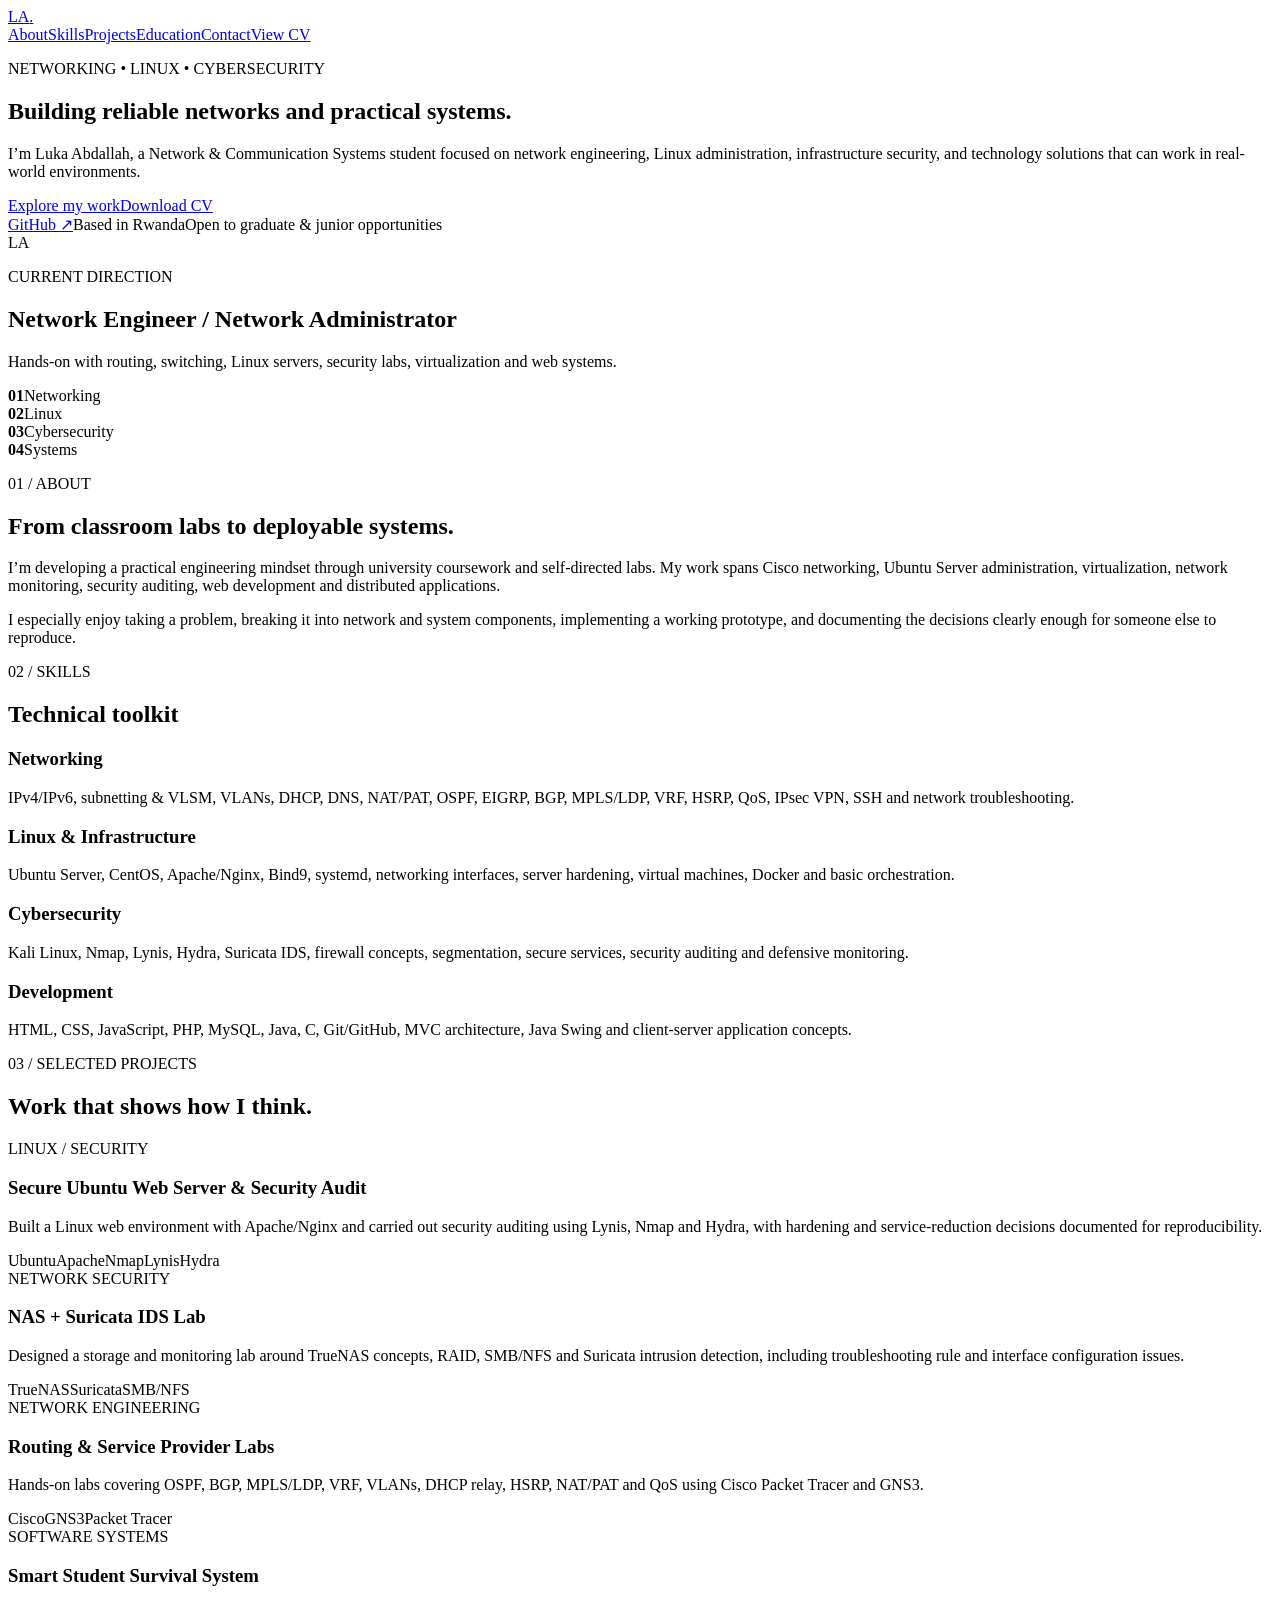
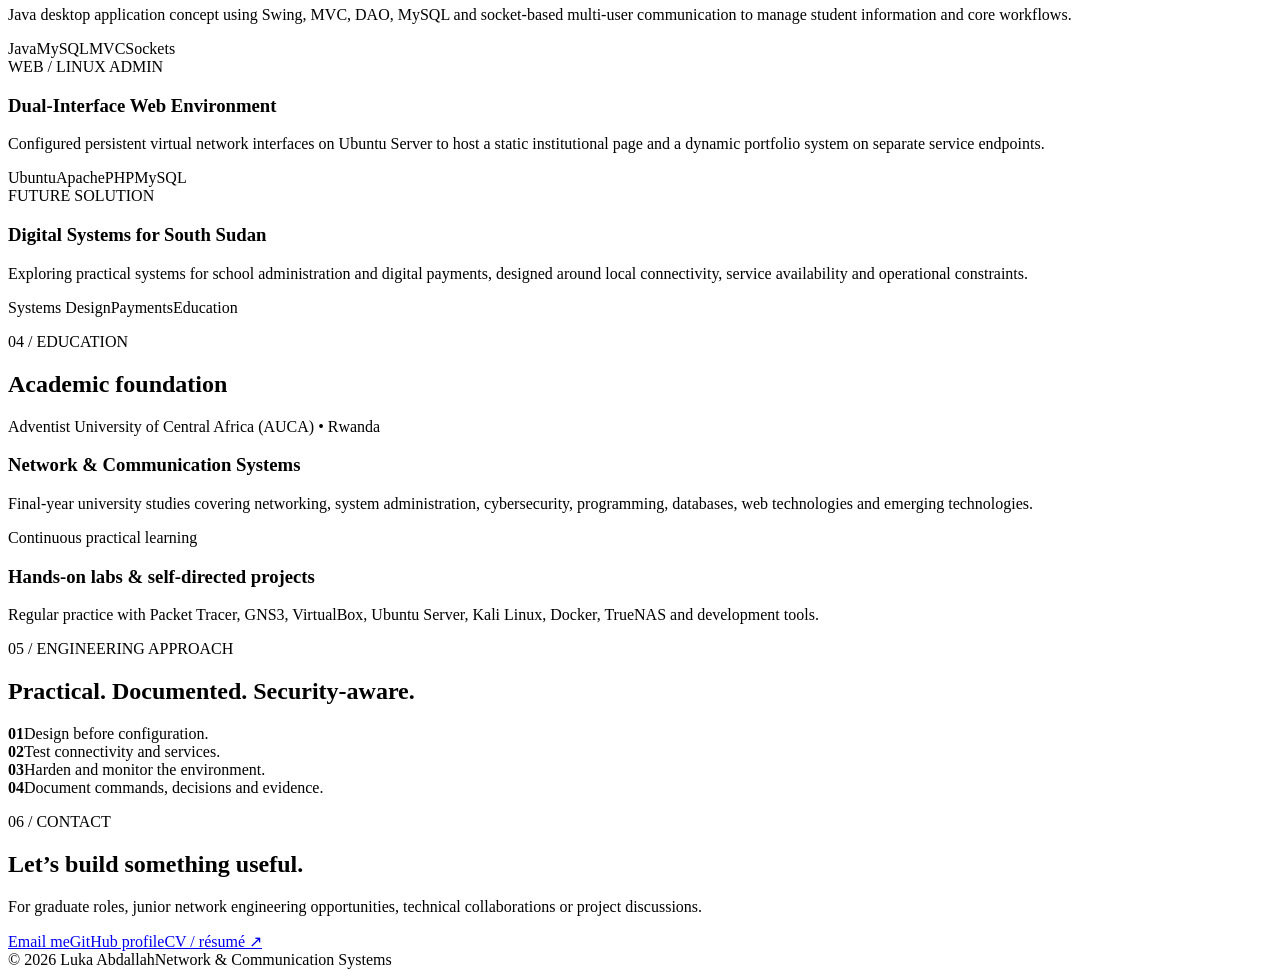
==== index.html @ 1857d27e "Build personal portfolio homepage" ====
<!doctype html>
<html lang="en">
<head>
  <meta charset="utf-8">
  <meta name="viewport" content="width=device-width, initial-scale=1">
  <meta name="description" content="Luka Abdallah - Network & Communication Systems student and aspiring Network Engineer. Portfolio of networking, Linux administration, cybersecurity and software projects.">
  <title>Luka Abdallah | Network Engineer Portfolio</title>
  <link rel="preconnect" href="https://fonts.googleapis.com">
  <link rel="preconnect" href="https://fonts.gstatic.com" crossorigin>
  <link href="https://fonts.googleapis.com/css2?family=DM+Sans:wght@400;500;600;700&family=Space+Grotesk:wght@500;600;700&display=swap" rel="stylesheet">
  <link rel="stylesheet" href="style.css">
</head>
<body>
  <header class="site-header"><nav class="nav container"><a class="brand" href="#home">LA<span>.</span></a><div class="nav-links"><a href="#about">About</a><a href="#skills">Skills</a><a href="#projects">Projects</a><a href="#education">Education</a><a href="#contact">Contact</a><a class="nav-btn" href="cv.pdf" target="_blank" rel="noopener">View CV</a></div></nav></header>
  <main>
    <section id="home" class="hero container"><div class="hero-copy"><p class="eyebrow">NETWORKING • LINUX • CYBERSECURITY</p><h1>Building reliable networks and practical systems.</h1><p class="lead">I’m Luka Abdallah, a Network & Communication Systems student focused on network engineering, Linux administration, infrastructure security, and technology solutions that can work in real-world environments.</p><div class="hero-actions"><a class="btn primary" href="#projects">Explore my work</a><a class="btn secondary" href="cv.pdf" target="_blank" rel="noopener">Download CV</a></div><div class="quick-links"><a href="https://github.com/lukaabdallah578-art" target="_blank" rel="noopener">GitHub ↗</a><span>Based in Rwanda</span><span>Open to graduate & junior opportunities</span></div></div><div class="hero-card"><div class="avatar">LA</div><div><p class="card-label">CURRENT DIRECTION</p><h2>Network Engineer / Network Administrator</h2><p>Hands-on with routing, switching, Linux servers, security labs, virtualization and web systems.</p></div><div class="stat-grid"><div><strong>01</strong><span>Networking</span></div><div><strong>02</strong><span>Linux</span></div><div><strong>03</strong><span>Cybersecurity</span></div><div><strong>04</strong><span>Systems</span></div></div></div></section>
    <section id="about" class="section container split"><div><p class="section-kicker">01 / ABOUT</p><h2>From classroom labs to deployable systems.</h2></div><div><p>I’m developing a practical engineering mindset through university coursework and self-directed labs. My work spans Cisco networking, Ubuntu Server administration, virtualization, network monitoring, security auditing, web development and distributed applications.</p><p>I especially enjoy taking a problem, breaking it into network and system components, implementing a working prototype, and documenting the decisions clearly enough for someone else to reproduce.</p></div></section>
    <section id="skills" class="section alt"><div class="container"><p class="section-kicker">02 / SKILLS</p><h2>Technical toolkit</h2><div class="skill-grid"><article><h3>Networking</h3><p>IPv4/IPv6, subnetting & VLSM, VLANs, DHCP, DNS, NAT/PAT, OSPF, EIGRP, BGP, MPLS/LDP, VRF, HSRP, QoS, IPsec VPN, SSH and network troubleshooting.</p></article><article><h3>Linux & Infrastructure</h3><p>Ubuntu Server, CentOS, Apache/Nginx, Bind9, systemd, networking interfaces, server hardening, virtual machines, Docker and basic orchestration.</p></article><article><h3>Cybersecurity</h3><p>Kali Linux, Nmap, Lynis, Hydra, Suricata IDS, firewall concepts, segmentation, secure services, security auditing and defensive monitoring.</p></article><article><h3>Development</h3><p>HTML, CSS, JavaScript, PHP, MySQL, Java, C, Git/GitHub, MVC architecture, Java Swing and client-server application concepts.</p></article></div></div></section>
    <section id="projects" class="section container"><p class="section-kicker">03 / SELECTED PROJECTS</p><h2>Work that shows how I think.</h2><div class="project-grid"><article class="project-card featured"><span class="project-type">LINUX / SECURITY</span><h3>Secure Ubuntu Web Server & Security Audit</h3><p>Built a Linux web environment with Apache/Nginx and carried out security auditing using Lynis, Nmap and Hydra, with hardening and service-reduction decisions documented for reproducibility.</p><div class="tags"><span>Ubuntu</span><span>Apache</span><span>Nmap</span><span>Lynis</span><span>Hydra</span></div></article><article class="project-card"><span class="project-type">NETWORK SECURITY</span><h3>NAS + Suricata IDS Lab</h3><p>Designed a storage and monitoring lab around TrueNAS concepts, RAID, SMB/NFS and Suricata intrusion detection, including troubleshooting rule and interface configuration issues.</p><div class="tags"><span>TrueNAS</span><span>Suricata</span><span>SMB/NFS</span></div></article><article class="project-card"><span class="project-type">NETWORK ENGINEERING</span><h3>Routing & Service Provider Labs</h3><p>Hands-on labs covering OSPF, BGP, MPLS/LDP, VRF, VLANs, DHCP relay, HSRP, NAT/PAT and QoS using Cisco Packet Tracer and GNS3.</p><div class="tags"><span>Cisco</span><span>GNS3</span><span>Packet Tracer</span></div></article><article class="project-card"><span class="project-type">SOFTWARE SYSTEMS</span><h3>Smart Student Survival System</h3><p>Java desktop application concept using Swing, MVC, DAO, MySQL and socket-based multi-user communication to manage student information and core workflows.</p><div class="tags"><span>Java</span><span>MySQL</span><span>MVC</span><span>Sockets</span></div></article><article class="project-card"><span class="project-type">WEB / LINUX ADMIN</span><h3>Dual-Interface Web Environment</h3><p>Configured persistent virtual network interfaces on Ubuntu Server to host a static institutional page and a dynamic portfolio system on separate service endpoints.</p><div class="tags"><span>Ubuntu</span><span>Apache</span><span>PHP</span><span>MySQL</span></div></article><article class="project-card"><span class="project-type">FUTURE SOLUTION</span><h3>Digital Systems for South Sudan</h3><p>Exploring practical systems for school administration and digital payments, designed around local connectivity, service availability and operational constraints.</p><div class="tags"><span>Systems Design</span><span>Payments</span><span>Education</span></div></article></div></section>
    <section id="education" class="section alt"><div class="container timeline-wrap"><div><p class="section-kicker">04 / EDUCATION</p><h2>Academic foundation</h2></div><div class="timeline"><div class="timeline-item"><span class="timeline-dot"></span><div><p class="muted">Adventist University of Central Africa (AUCA) • Rwanda</p><h3>Network & Communication Systems</h3><p>Final-year university studies covering networking, system administration, cybersecurity, programming, databases, web technologies and emerging technologies.</p></div></div><div class="timeline-item"><span class="timeline-dot"></span><div><p class="muted">Continuous practical learning</p><h3>Hands-on labs & self-directed projects</h3><p>Regular practice with Packet Tracer, GNS3, VirtualBox, Ubuntu Server, Kali Linux, Docker, TrueNAS and development tools.</p></div></div></div></div></section>
    <section class="section container proof"><div><p class="section-kicker">05 / ENGINEERING APPROACH</p><h2>Practical. Documented. Security-aware.</h2></div><div class="proof-list"><div><strong>01</strong><span>Design before configuration.</span></div><div><strong>02</strong><span>Test connectivity and services.</span></div><div><strong>03</strong><span>Harden and monitor the environment.</span></div><div><strong>04</strong><span>Document commands, decisions and evidence.</span></div></div></section>
    <section id="contact" class="contact-section"><div class="container contact-card"><div><p class="section-kicker">06 / CONTACT</p><h2>Let’s build something useful.</h2><p>For graduate roles, junior network engineering opportunities, technical collaborations or project discussions.</p></div><div class="contact-actions"><a class="btn primary" href="mailto:lukaabdallah578@gmail.com">Email me</a><a class="btn secondary" href="https://github.com/lukaabdallah578-art" target="_blank" rel="noopener">GitHub profile</a><a class="text-link" href="cv.pdf">CV / résumé ↗</a></div></div></section>
  </main><footer class="footer"><div class="container"><span>© 2026 Luka Abdallah</span><span>Network & Communication Systems</span></div></footer><script src="script.js"></script>
</body></html>
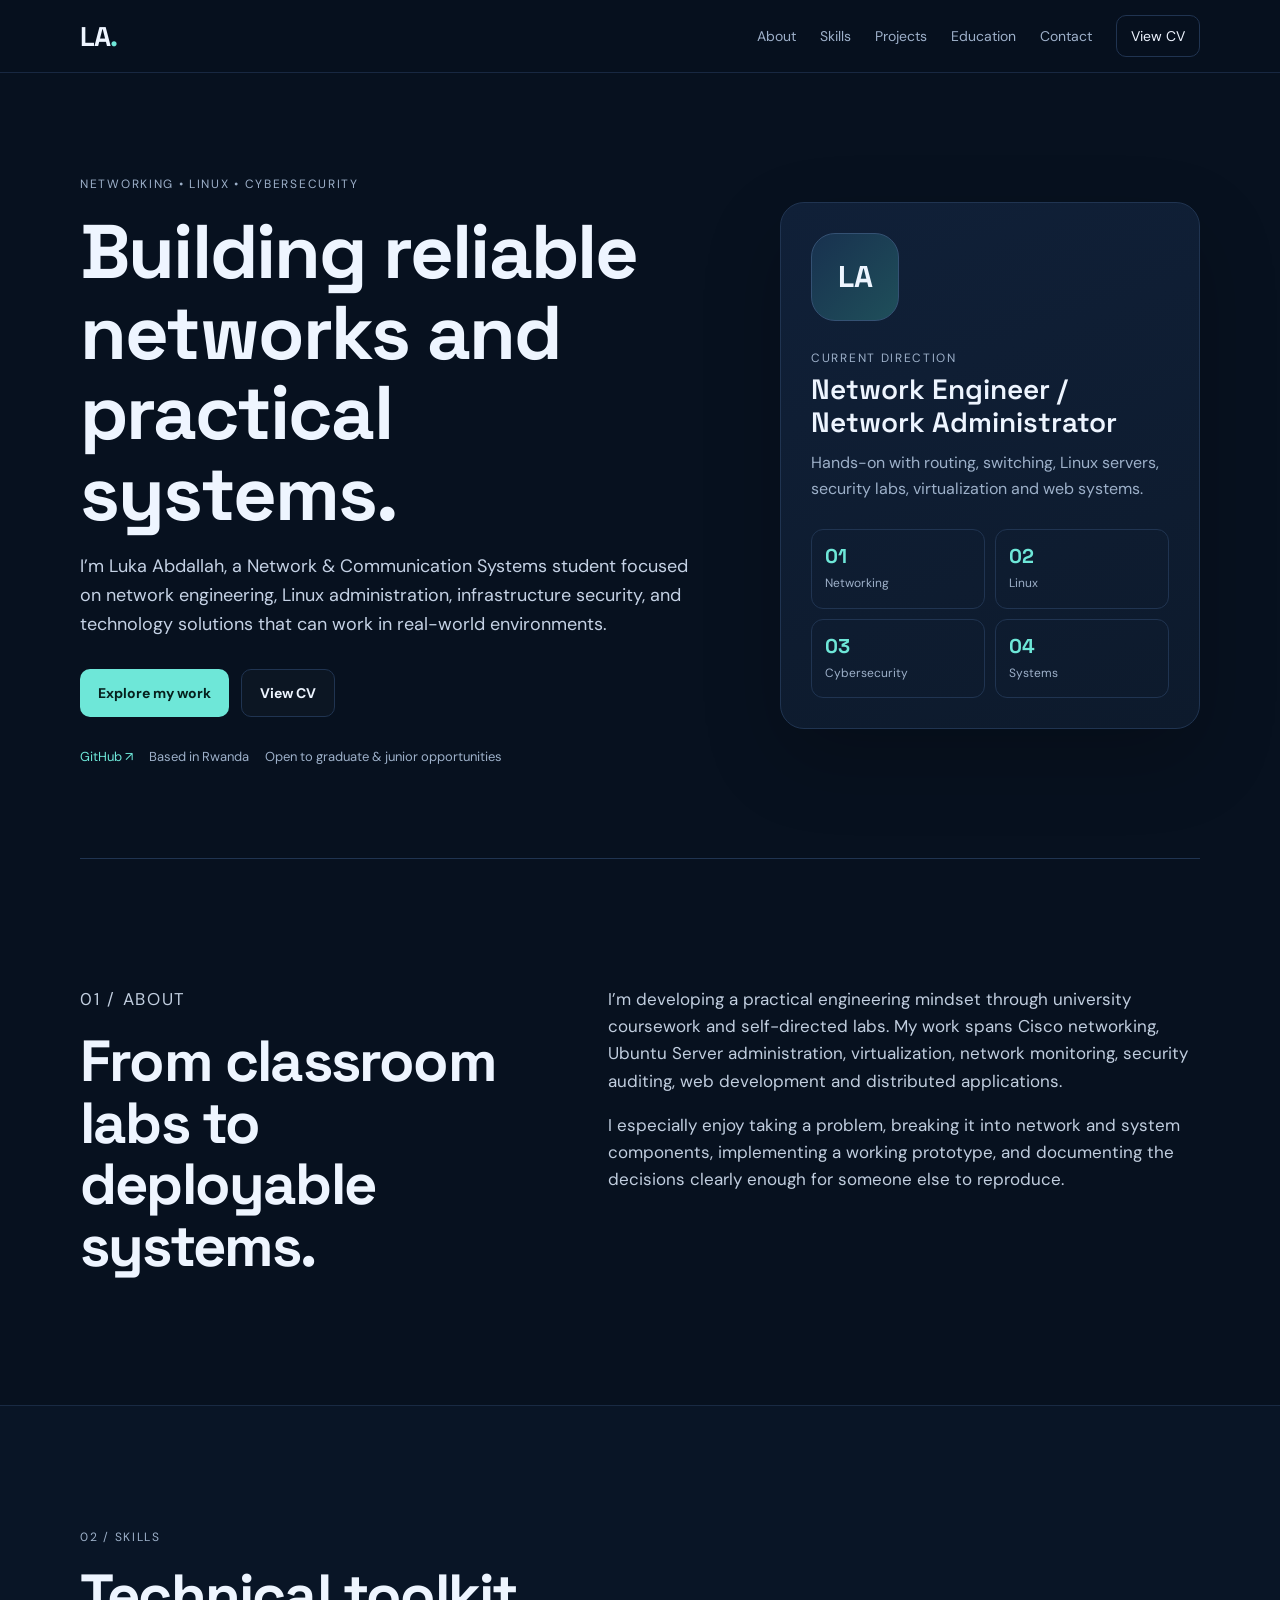
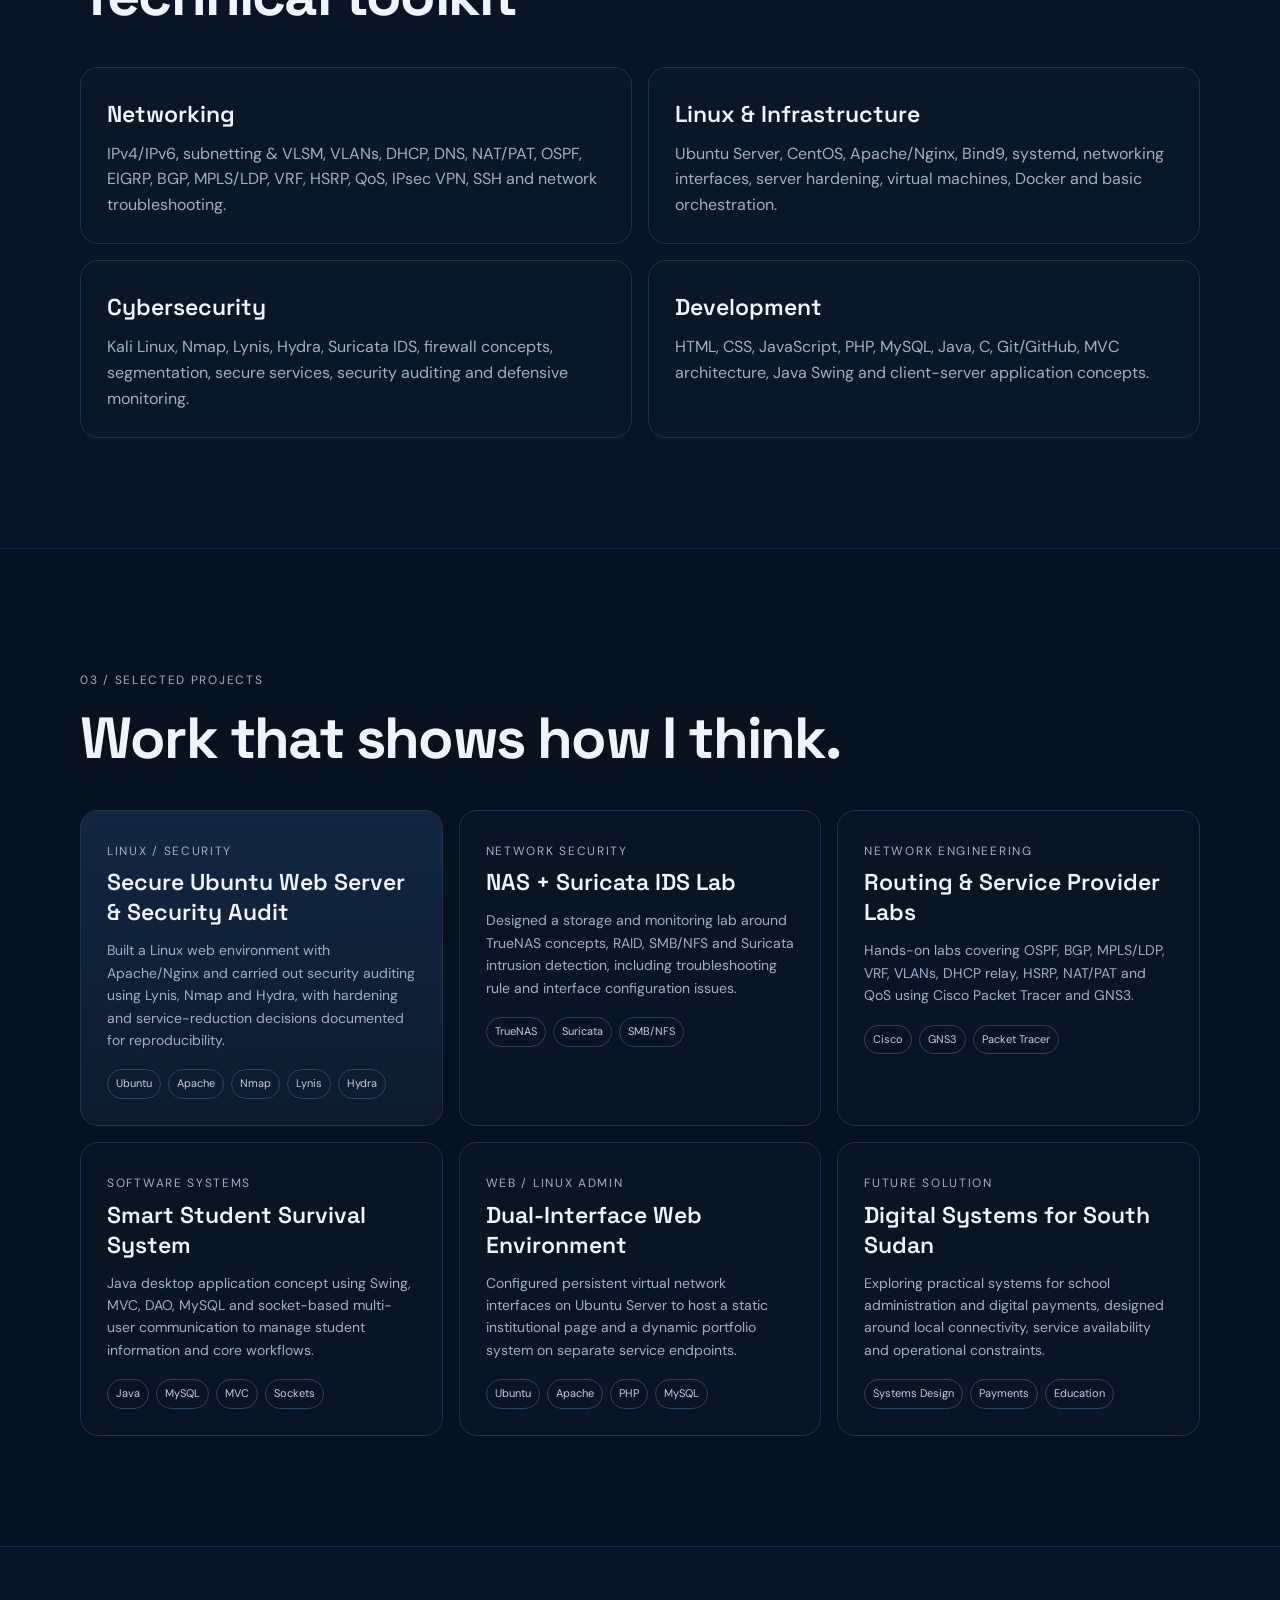
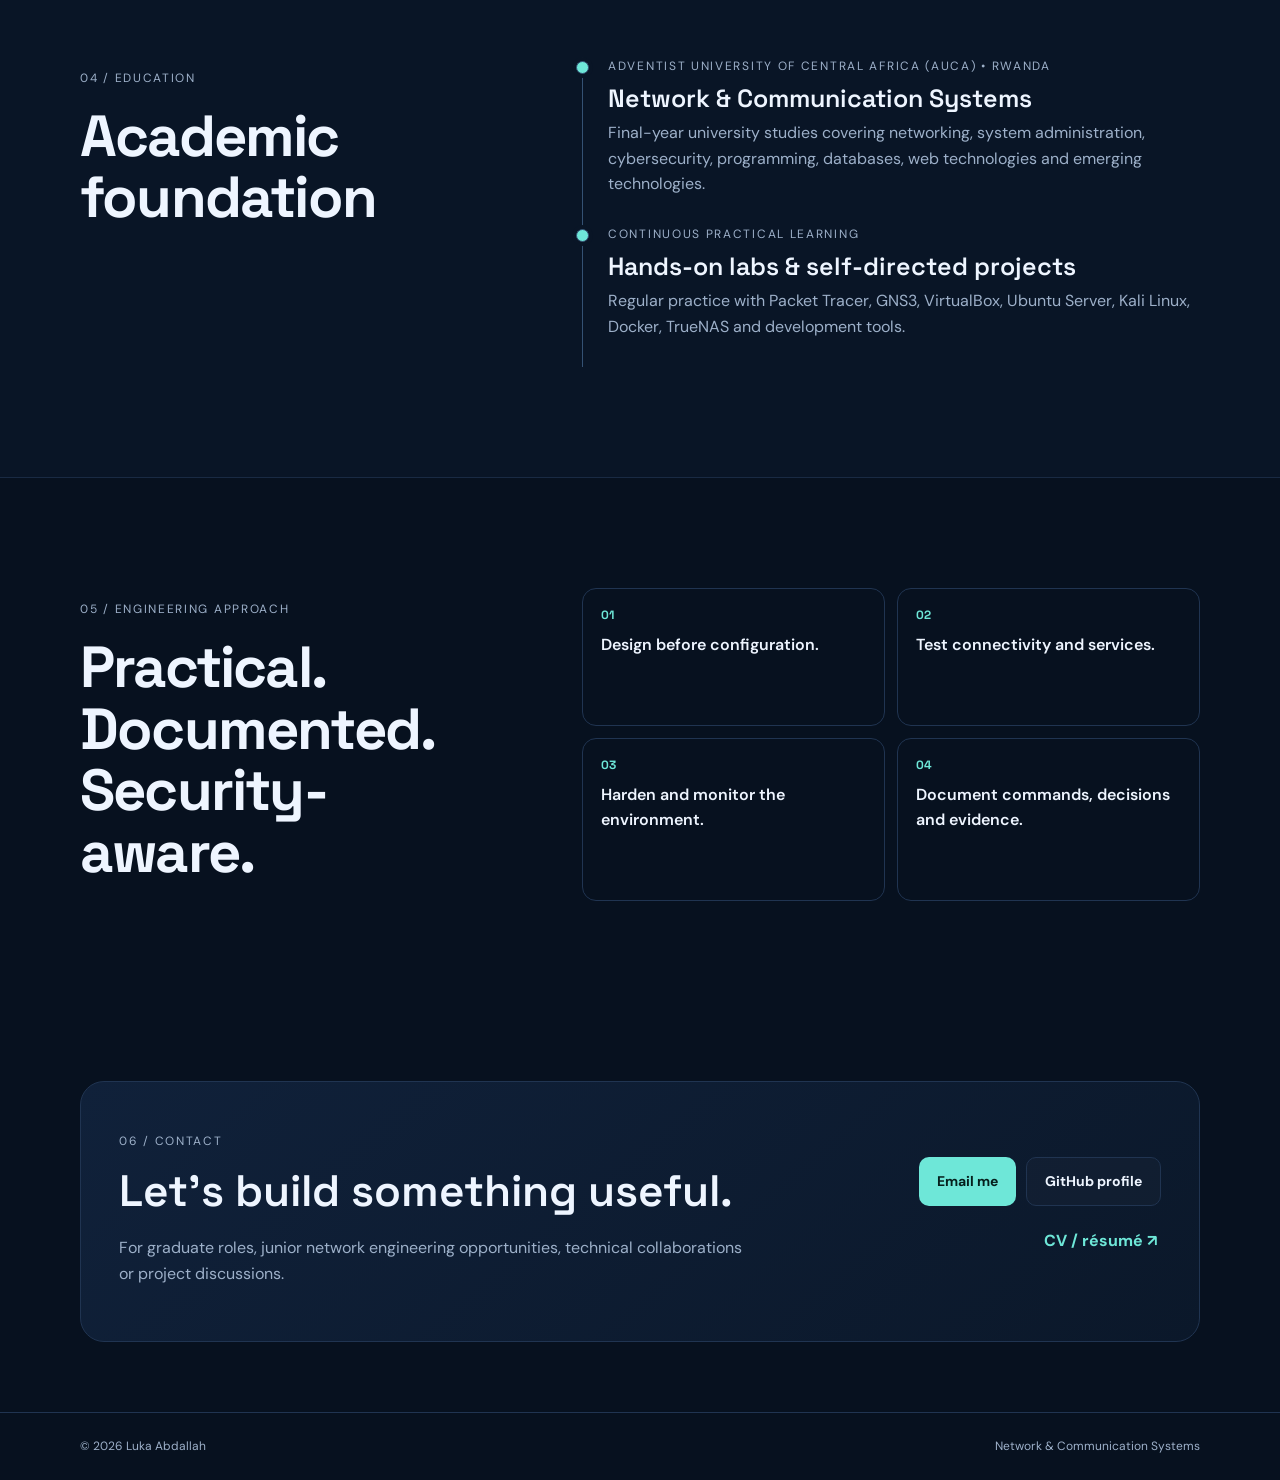
==== commit f0cd0e4e: "Link portfolio to web CV" ====
--- a/index.html
+++ b/index.html
@@ -1,24 +1 @@
-<!doctype html>
-<html lang="en">
-<head>
-  <meta charset="utf-8">
-  <meta name="viewport" content="width=device-width, initial-scale=1">
-  <meta name="description" content="Luka Abdallah - Network & Communication Systems student and aspiring Network Engineer. Portfolio of networking, Linux administration, cybersecurity and software projects.">
-  <title>Luka Abdallah | Network Engineer Portfolio</title>
-  <link rel="preconnect" href="https://fonts.googleapis.com">
-  <link rel="preconnect" href="https://fonts.gstatic.com" crossorigin>
-  <link href="https://fonts.googleapis.com/css2?family=DM+Sans:wght@400;500;600;700&family=Space+Grotesk:wght@500;600;700&display=swap" rel="stylesheet">
-  <link rel="stylesheet" href="style.css">
-</head>
-<body>
-  <header class="site-header"><nav class="nav container"><a class="brand" href="#home">LA<span>.</span></a><div class="nav-links"><a href="#about">About</a><a href="#skills">Skills</a><a href="#projects">Projects</a><a href="#education">Education</a><a href="#contact">Contact</a><a class="nav-btn" href="cv.pdf" target="_blank" rel="noopener">View CV</a></div></nav></header>
-  <main>
-    <section id="home" class="hero container"><div class="hero-copy"><p class="eyebrow">NETWORKING • LINUX • CYBERSECURITY</p><h1>Building reliable networks and practical systems.</h1><p class="lead">I’m Luka Abdallah, a Network & Communication Systems student focused on network engineering, Linux administration, infrastructure security, and technology solutions that can work in real-world environments.</p><div class="hero-actions"><a class="btn primary" href="#projects">Explore my work</a><a class="btn secondary" href="cv.pdf" target="_blank" rel="noopener">Download CV</a></div><div class="quick-links"><a href="https://github.com/lukaabdallah578-art" target="_blank" rel="noopener">GitHub ↗</a><span>Based in Rwanda</span><span>Open to graduate & junior opportunities</span></div></div><div class="hero-card"><div class="avatar">LA</div><div><p class="card-label">CURRENT DIRECTION</p><h2>Network Engineer / Network Administrator</h2><p>Hands-on with routing, switching, Linux servers, security labs, virtualization and web systems.</p></div><div class="stat-grid"><div><strong>01</strong><span>Networking</span></div><div><strong>02</strong><span>Linux</span></div><div><strong>03</strong><span>Cybersecurity</span></div><div><strong>04</strong><span>Systems</span></div></div></div></section>
-    <section id="about" class="section container split"><div><p class="section-kicker">01 / ABOUT</p><h2>From classroom labs to deployable systems.</h2></div><div><p>I’m developing a practical engineering mindset through university coursework and self-directed labs. My work spans Cisco networking, Ubuntu Server administration, virtualization, network monitoring, security auditing, web development and distributed applications.</p><p>I especially enjoy taking a problem, breaking it into network and system components, implementing a working prototype, and documenting the decisions clearly enough for someone else to reproduce.</p></div></section>
-    <section id="skills" class="section alt"><div class="container"><p class="section-kicker">02 / SKILLS</p><h2>Technical toolkit</h2><div class="skill-grid"><article><h3>Networking</h3><p>IPv4/IPv6, subnetting & VLSM, VLANs, DHCP, DNS, NAT/PAT, OSPF, EIGRP, BGP, MPLS/LDP, VRF, HSRP, QoS, IPsec VPN, SSH and network troubleshooting.</p></article><article><h3>Linux & Infrastructure</h3><p>Ubuntu Server, CentOS, Apache/Nginx, Bind9, systemd, networking interfaces, server hardening, virtual machines, Docker and basic orchestration.</p></article><article><h3>Cybersecurity</h3><p>Kali Linux, Nmap, Lynis, Hydra, Suricata IDS, firewall concepts, segmentation, secure services, security auditing and defensive monitoring.</p></article><article><h3>Development</h3><p>HTML, CSS, JavaScript, PHP, MySQL, Java, C, Git/GitHub, MVC architecture, Java Swing and client-server application concepts.</p></article></div></div></section>
-    <section id="projects" class="section container"><p class="section-kicker">03 / SELECTED PROJECTS</p><h2>Work that shows how I think.</h2><div class="project-grid"><article class="project-card featured"><span class="project-type">LINUX / SECURITY</span><h3>Secure Ubuntu Web Server & Security Audit</h3><p>Built a Linux web environment with Apache/Nginx and carried out security auditing using Lynis, Nmap and Hydra, with hardening and service-reduction decisions documented for reproducibility.</p><div class="tags"><span>Ubuntu</span><span>Apache</span><span>Nmap</span><span>Lynis</span><span>Hydra</span></div></article><article class="project-card"><span class="project-type">NETWORK SECURITY</span><h3>NAS + Suricata IDS Lab</h3><p>Designed a storage and monitoring lab around TrueNAS concepts, RAID, SMB/NFS and Suricata intrusion detection, including troubleshooting rule and interface configuration issues.</p><div class="tags"><span>TrueNAS</span><span>Suricata</span><span>SMB/NFS</span></div></article><article class="project-card"><span class="project-type">NETWORK ENGINEERING</span><h3>Routing & Service Provider Labs</h3><p>Hands-on labs covering OSPF, BGP, MPLS/LDP, VRF, VLANs, DHCP relay, HSRP, NAT/PAT and QoS using Cisco Packet Tracer and GNS3.</p><div class="tags"><span>Cisco</span><span>GNS3</span><span>Packet Tracer</span></div></article><article class="project-card"><span class="project-type">SOFTWARE SYSTEMS</span><h3>Smart Student Survival System</h3><p>Java desktop application concept using Swing, MVC, DAO, MySQL and socket-based multi-user communication to manage student information and core workflows.</p><div class="tags"><span>Java</span><span>MySQL</span><span>MVC</span><span>Sockets</span></div></article><article class="project-card"><span class="project-type">WEB / LINUX ADMIN</span><h3>Dual-Interface Web Environment</h3><p>Configured persistent virtual network interfaces on Ubuntu Server to host a static institutional page and a dynamic portfolio system on separate service endpoints.</p><div class="tags"><span>Ubuntu</span><span>Apache</span><span>PHP</span><span>MySQL</span></div></article><article class="project-card"><span class="project-type">FUTURE SOLUTION</span><h3>Digital Systems for South Sudan</h3><p>Exploring practical systems for school administration and digital payments, designed around local connectivity, service availability and operational constraints.</p><div class="tags"><span>Systems Design</span><span>Payments</span><span>Education</span></div></article></div></section>
-    <section id="education" class="section alt"><div class="container timeline-wrap"><div><p class="section-kicker">04 / EDUCATION</p><h2>Academic foundation</h2></div><div class="timeline"><div class="timeline-item"><span class="timeline-dot"></span><div><p class="muted">Adventist University of Central Africa (AUCA) • Rwanda</p><h3>Network & Communication Systems</h3><p>Final-year university studies covering networking, system administration, cybersecurity, programming, databases, web technologies and emerging technologies.</p></div></div><div class="timeline-item"><span class="timeline-dot"></span><div><p class="muted">Continuous practical learning</p><h3>Hands-on labs & self-directed projects</h3><p>Regular practice with Packet Tracer, GNS3, VirtualBox, Ubuntu Server, Kali Linux, Docker, TrueNAS and development tools.</p></div></div></div></div></section>
-    <section class="section container proof"><div><p class="section-kicker">05 / ENGINEERING APPROACH</p><h2>Practical. Documented. Security-aware.</h2></div><div class="proof-list"><div><strong>01</strong><span>Design before configuration.</span></div><div><strong>02</strong><span>Test connectivity and services.</span></div><div><strong>03</strong><span>Harden and monitor the environment.</span></div><div><strong>04</strong><span>Document commands, decisions and evidence.</span></div></div></section>
-    <section id="contact" class="contact-section"><div class="container contact-card"><div><p class="section-kicker">06 / CONTACT</p><h2>Let’s build something useful.</h2><p>For graduate roles, junior network engineering opportunities, technical collaborations or project discussions.</p></div><div class="contact-actions"><a class="btn primary" href="mailto:lukaabdallah578@gmail.com">Email me</a><a class="btn secondary" href="https://github.com/lukaabdallah578-art" target="_blank" rel="noopener">GitHub profile</a><a class="text-link" href="cv.pdf">CV / résumé ↗</a></div></div></section>
-  </main><footer class="footer"><div class="container"><span>© 2026 Luka Abdallah</span><span>Network & Communication Systems</span></div></footer><script src="script.js"></script>
-</body></html>+<!doctype html><html lang="en"><head><meta charset="utf-8"><meta name="viewport" content="width=device-width, initial-scale=1"><meta name="description" content="Luka Abdallah - Network & Communication Systems student and aspiring Network Engineer. Portfolio of networking, Linux administration, cybersecurity and software projects."><title>Luka Abdallah | Network Engineer Portfolio</title><link rel="preconnect" href="https://fonts.googleapis.com"><link rel="preconnect" href="https://fonts.gstatic.com" crossorigin><link href="https://fonts.googleapis.com/css2?family=DM+Sans:wght@400;500;600;700&family=Space+Grotesk:wght@500;600;700&display=swap" rel="stylesheet"><link rel="stylesheet" href="style.css"></head><body><header class="site-header"><nav class="nav container"><a class="brand" href="#home">LA<span>.</span></a><div class="nav-links"><a href="#about">About</a><a href="#skills">Skills</a><a href="#projects">Projects</a><a href="#education">Education</a><a href="#contact">Contact</a><a class="nav-btn" href="cv.html" target="_blank" rel="noopener">View CV</a></div></nav></header><main><section id="home" class="hero container"><div class="hero-copy"><p class="eyebrow">NETWORKING • LINUX • CYBERSECURITY</p><h1>Building reliable networks and practical systems.</h1><p class="lead">I’m Luka Abdallah, a Network & Communication Systems student focused on network engineering, Linux administration, infrastructure security, and technology solutions that can work in real-world environments.</p><div class="hero-actions"><a class="btn primary" href="#projects">Explore my work</a><a class="btn secondary" href="cv.html" target="_blank" rel="noopener">View CV</a></div><div class="quick-links"><a href="https://github.com/lukaabdallah578-art" target="_blank" rel="noopener">GitHub ↗</a><span>Based in Rwanda</span><span>Open to graduate & junior opportunities</span></div></div><div class="hero-card"><div class="avatar">LA</div><div><p class="card-label">CURRENT DIRECTION</p><h2>Network Engineer / Network Administrator</h2><p>Hands-on with routing, switching, Linux servers, security labs, virtualization and web systems.</p></div><div class="stat-grid"><div><strong>01</strong><span>Networking</span></div><div><strong>02</strong><span>Linux</span></div><div><strong>03</strong><span>Cybersecurity</span></div><div><strong>04</strong><span>Systems</span></div></div></div></section><section id="about" class="section container split"><div><p class="section-kicker">01 / ABOUT</p><h2>From classroom labs to deployable systems.</h2></div><div><p>I’m developing a practical engineering mindset through university coursework and self-directed labs. My work spans Cisco networking, Ubuntu Server administration, virtualization, network monitoring, security auditing, web development and distributed applications.</p><p>I especially enjoy taking a problem, breaking it into network and system components, implementing a working prototype, and documenting the decisions clearly enough for someone else to reproduce.</p></div></section><section id="skills" class="section alt"><div class="container"><p class="section-kicker">02 / SKILLS</p><h2>Technical toolkit</h2><div class="skill-grid"><article><h3>Networking</h3><p>IPv4/IPv6, subnetting & VLSM, VLANs, DHCP, DNS, NAT/PAT, OSPF, EIGRP, BGP, MPLS/LDP, VRF, HSRP, QoS, IPsec VPN, SSH and network troubleshooting.</p></article><article><h3>Linux & Infrastructure</h3><p>Ubuntu Server, CentOS, Apache/Nginx, Bind9, systemd, networking interfaces, server hardening, virtual machines, Docker and basic orchestration.</p></article><article><h3>Cybersecurity</h3><p>Kali Linux, Nmap, Lynis, Hydra, Suricata IDS, firewall concepts, segmentation, secure services, security auditing and defensive monitoring.</p></article><article><h3>Development</h3><p>HTML, CSS, JavaScript, PHP, MySQL, Java, C, Git/GitHub, MVC architecture, Java Swing and client-server application concepts.</p></article></div></div></section><section id="projects" class="section container"><p class="section-kicker">03 / SELECTED PROJECTS</p><h2>Work that shows how I think.</h2><div class="project-grid"><article class="project-card featured"><span class="project-type">LINUX / SECURITY</span><h3>Secure Ubuntu Web Server & Security Audit</h3><p>Built a Linux web environment with Apache/Nginx and carried out security auditing using Lynis, Nmap and Hydra, with hardening and service-reduction decisions documented for reproducibility.</p><div class="tags"><span>Ubuntu</span><span>Apache</span><span>Nmap</span><span>Lynis</span><span>Hydra</span></div></article><article class="project-card"><span class="project-type">NETWORK SECURITY</span><h3>NAS + Suricata IDS Lab</h3><p>Designed a storage and monitoring lab around TrueNAS concepts, RAID, SMB/NFS and Suricata intrusion detection, including troubleshooting rule and interface configuration issues.</p><div class="tags"><span>TrueNAS</span><span>Suricata</span><span>SMB/NFS</span></div></article><article class="project-card"><span class="project-type">NETWORK ENGINEERING</span><h3>Routing & Service Provider Labs</h3><p>Hands-on labs covering OSPF, BGP, MPLS/LDP, VRF, VLANs, DHCP relay, HSRP, NAT/PAT and QoS using Cisco Packet Tracer and GNS3.</p><div class="tags"><span>Cisco</span><span>GNS3</span><span>Packet Tracer</span></div></article><article class="project-card"><span class="project-type">SOFTWARE SYSTEMS</span><h3>Smart Student Survival System</h3><p>Java desktop application concept using Swing, MVC, DAO, MySQL and socket-based multi-user communication to manage student information and core workflows.</p><div class="tags"><span>Java</span><span>MySQL</span><span>MVC</span><span>Sockets</span></div></article><article class="project-card"><span class="project-type">WEB / LINUX ADMIN</span><h3>Dual-Interface Web Environment</h3><p>Configured persistent virtual network interfaces on Ubuntu Server to host a static institutional page and a dynamic portfolio system on separate service endpoints.</p><div class="tags"><span>Ubuntu</span><span>Apache</span><span>PHP</span><span>MySQL</span></div></article><article class="project-card"><span class="project-type">FUTURE SOLUTION</span><h3>Digital Systems for South Sudan</h3><p>Exploring practical systems for school administration and digital payments, designed around local connectivity, service availability and operational constraints.</p><div class="tags"><span>Systems Design</span><span>Payments</span><span>Education</span></div></article></div></section><section id="education" class="section alt"><div class="container timeline-wrap"><div><p class="section-kicker">04 / EDUCATION</p><h2>Academic foundation</h2></div><div class="timeline"><div class="timeline-item"><span class="timeline-dot"></span><div><p class="muted">Adventist University of Central Africa (AUCA) • Rwanda</p><h3>Network & Communication Systems</h3><p>Final-year university studies covering networking, system administration, cybersecurity, programming, databases, web technologies and emerging technologies.</p></div></div><div class="timeline-item"><span class="timeline-dot"></span><div><p class="muted">Continuous practical learning</p><h3>Hands-on labs & self-directed projects</h3><p>Regular practice with Packet Tracer, GNS3, VirtualBox, Ubuntu Server, Kali Linux, Docker, TrueNAS and development tools.</p></div></div></div></div></section><section class="section container proof"><div><p class="section-kicker">05 / ENGINEERING APPROACH</p><h2>Practical. Documented. Security-aware.</h2></div><div class="proof-list"><div><strong>01</strong><span>Design before configuration.</span></div><div><strong>02</strong><span>Test connectivity and services.</span></div><div><strong>03</strong><span>Harden and monitor the environment.</span></div><div><strong>04</strong><span>Document commands, decisions and evidence.</span></div></div></section><section id="contact" class="contact-section"><div class="container contact-card"><div><p class="section-kicker">06 / CONTACT</p><h2>Let’s build something useful.</h2><p>For graduate roles, junior network engineering opportunities, technical collaborations or project discussions.</p></div><div class="contact-actions"><a class="btn primary" href="mailto:lukaabdallah578@gmail.com">Email me</a><a class="btn secondary" href="https://github.com/lukaabdallah578-art" target="_blank" rel="noopener">GitHub profile</a><a class="text-link" href="cv.html">CV / résumé ↗</a></div></div></section></main><footer class="footer"><div class="container"><span>© 2026 Luka Abdallah</span><span>Network & Communication Systems</span></div></footer><script src="script.js"></script></body></html>
--- a/style.css
+++ b/style.css
@@ -0,0 +1 @@
+:root{--bg:#07111f;--panel:#0d1a2c;--panel2:#102038;--text:#eef5ff;--muted:#9db0c9;--line:#203451;--accent:#6ee7d8;--max:1120px}*{box-sizing:border-box}html{scroll-behavior:smooth}body{margin:0;background:var(--bg);color:var(--text);font-family:'DM Sans',system-ui,sans-serif;line-height:1.6}a{color:inherit;text-decoration:none}.container{width:min(calc(100% - 40px),var(--max));margin:auto}.site-header{position:sticky;top:0;z-index:10;background:rgba(7,17,31,.88);backdrop-filter:blur(16px);border-bottom:1px solid rgba(32,52,81,.7)}.nav{height:72px;display:flex;align-items:center;justify-content:space-between}.brand{font:700 27px 'Space Grotesk',sans-serif;letter-spacing:-1px}.brand span{color:var(--accent)}.nav-links{display:flex;gap:24px;align-items:center;font-size:14px;color:var(--muted)}.nav-links a:hover{color:var(--text)}.nav-btn{padding:9px 14px;border:1px solid var(--line);border-radius:10px;color:var(--text)}.hero{min-height:720px;display:grid;grid-template-columns:1.2fr .8fr;gap:70px;align-items:center;padding:90px 0}.eyebrow,.section-kicker,.card-label,.project-type,.muted{color:var(--muted);font-size:12px;letter-spacing:1.7px;text-transform:uppercase}.hero h1,.section h2{font-family:'Space Grotesk',sans-serif;letter-spacing:-1.8px;line-height:1.06;margin:18px 0}.hero h1{font-size:clamp(48px,6vw,76px);max-width:850px}.lead{color:#c5d2e5;font-size:18px;max-width:720px}.hero-actions{display:flex;gap:12px;flex-wrap:wrap;margin:30px 0}.btn{display:inline-flex;align-items:center;justify-content:center;padding:12px 18px;border-radius:10px;font-weight:700;font-size:14px}.primary{background:var(--accent);color:#06201d}.secondary{border:1px solid var(--line);background:rgba(255,255,255,.02)}.quick-links{display:flex;gap:16px;flex-wrap:wrap;color:var(--muted);font-size:13px}.quick-links a{color:var(--accent)}.hero-card{background:linear-gradient(160deg,var(--panel2),var(--panel));border:1px solid var(--line);border-radius:24px;padding:30px;box-shadow:0 30px 80px rgba(0,0,0,.2)}.avatar{width:88px;height:88px;border-radius:24px;display:grid;place-items:center;background:linear-gradient(135deg,#18314f,#1f4f5a);font:700 30px 'Space Grotesk',sans-serif;margin-bottom:28px;border:1px solid #345173}.hero-card h2{font:600 28px 'Space Grotesk',sans-serif;line-height:1.2;margin:5px 0 10px}.hero-card p{color:var(--muted);margin:0}.stat-grid{display:grid;grid-template-columns:1fr 1fr;gap:10px;margin-top:28px}.stat-grid>div{border:1px solid var(--line);border-radius:12px;padding:13px}.stat-grid strong{display:block;color:var(--accent);font:700 20px 'Space Grotesk',sans-serif}.stat-grid span{font-size:12px;color:var(--muted)}.section{padding:110px 0}.section h2{font-size:clamp(38px,5vw,58px)}.split{display:grid;grid-template-columns:.85fr 1.15fr;gap:90px;border-top:1px solid var(--line)}.split p{color:#c1cedf;font-size:17px}.alt{background:#091526;border-block:1px solid rgba(32,52,81,.7)}.skill-grid,.project-grid{display:grid;grid-template-columns:repeat(2,1fr);gap:16px;margin-top:40px}.skill-grid article,.project-card{border:1px solid var(--line);border-radius:18px;padding:26px;background:rgba(13,26,44,.5)}.skill-grid h3,.project-card h3{font:600 23px 'Space Grotesk',sans-serif;margin:5px 0 12px}.skill-grid p,.project-card p{margin:0;color:var(--muted)}.project-grid{grid-template-columns:repeat(3,1fr)}.project-card.featured{background:linear-gradient(180deg,#122742,#0d1a2c)}.project-card p{font-size:14px}.tags{display:flex;flex-wrap:wrap;gap:7px;margin-top:18px}.tags span{border:1px solid #2d4664;border-radius:999px;padding:5px 8px;color:#bfd0e5;font-size:11px}.timeline-wrap{display:grid;grid-template-columns:.8fr 1.2fr;gap:90px}.timeline{border-left:1px solid #345173;padding-left:25px}.timeline-item{position:relative;padding-bottom:28px}.timeline-dot{position:absolute;left:-32px;top:4px;width:13px;height:13px;border-radius:50%;background:var(--accent);box-shadow:0 0 0 4px #091526;border:1px solid #345173}.timeline-item h3{font:600 25px 'Space Grotesk',sans-serif;margin:6px 0}.timeline-item p{color:var(--muted);margin:0}.proof{display:grid;grid-template-columns:.8fr 1.2fr;gap:90px}.proof-list{display:grid;grid-template-columns:1fr 1fr;gap:12px}.proof-list div{border:1px solid var(--line);border-radius:14px;padding:18px}.proof-list strong{display:block;color:var(--accent);font:700 12px 'Space Grotesk',sans-serif;margin-bottom:9px}.proof-list span{font-weight:600}.contact-section{padding:70px 0}.contact-card{border:1px solid var(--line);border-radius:24px;padding:38px;display:flex;justify-content:space-between;gap:40px;align-items:center;background:linear-gradient(140deg,#10213a,#0b182a)}.contact-card h2{font:600 44px 'Space Grotesk',sans-serif;margin:8px 0}.contact-card p{color:var(--muted);max-width:650px}.contact-actions{display:flex;flex-wrap:wrap;gap:10px;justify-content:flex-end}.text-link{padding:12px 4px;color:var(--accent);font-weight:700}.footer{border-top:1px solid var(--line);padding:24px 0;color:var(--muted);font-size:12px}.footer .container{display:flex;justify-content:space-between;gap:15px}@media(max-width:900px){.hero,.split,.timeline-wrap,.proof{grid-template-columns:1fr;gap:40px}.project-grid{grid-template-columns:1fr 1fr}.contact-card{display:block}.contact-actions{justify-content:flex-start;margin-top:20px}}@media(max-width:650px){.nav-links>a:not(.nav-btn){display:none}.hero{padding:70px 0;min-height:auto}.hero h1{font-size:50px}.skill-grid,.project-grid,.proof-list{grid-template-columns:1fr}.section{padding:80px 0}.footer .container{display:block}.footer span{display:block;margin:4px 0}}
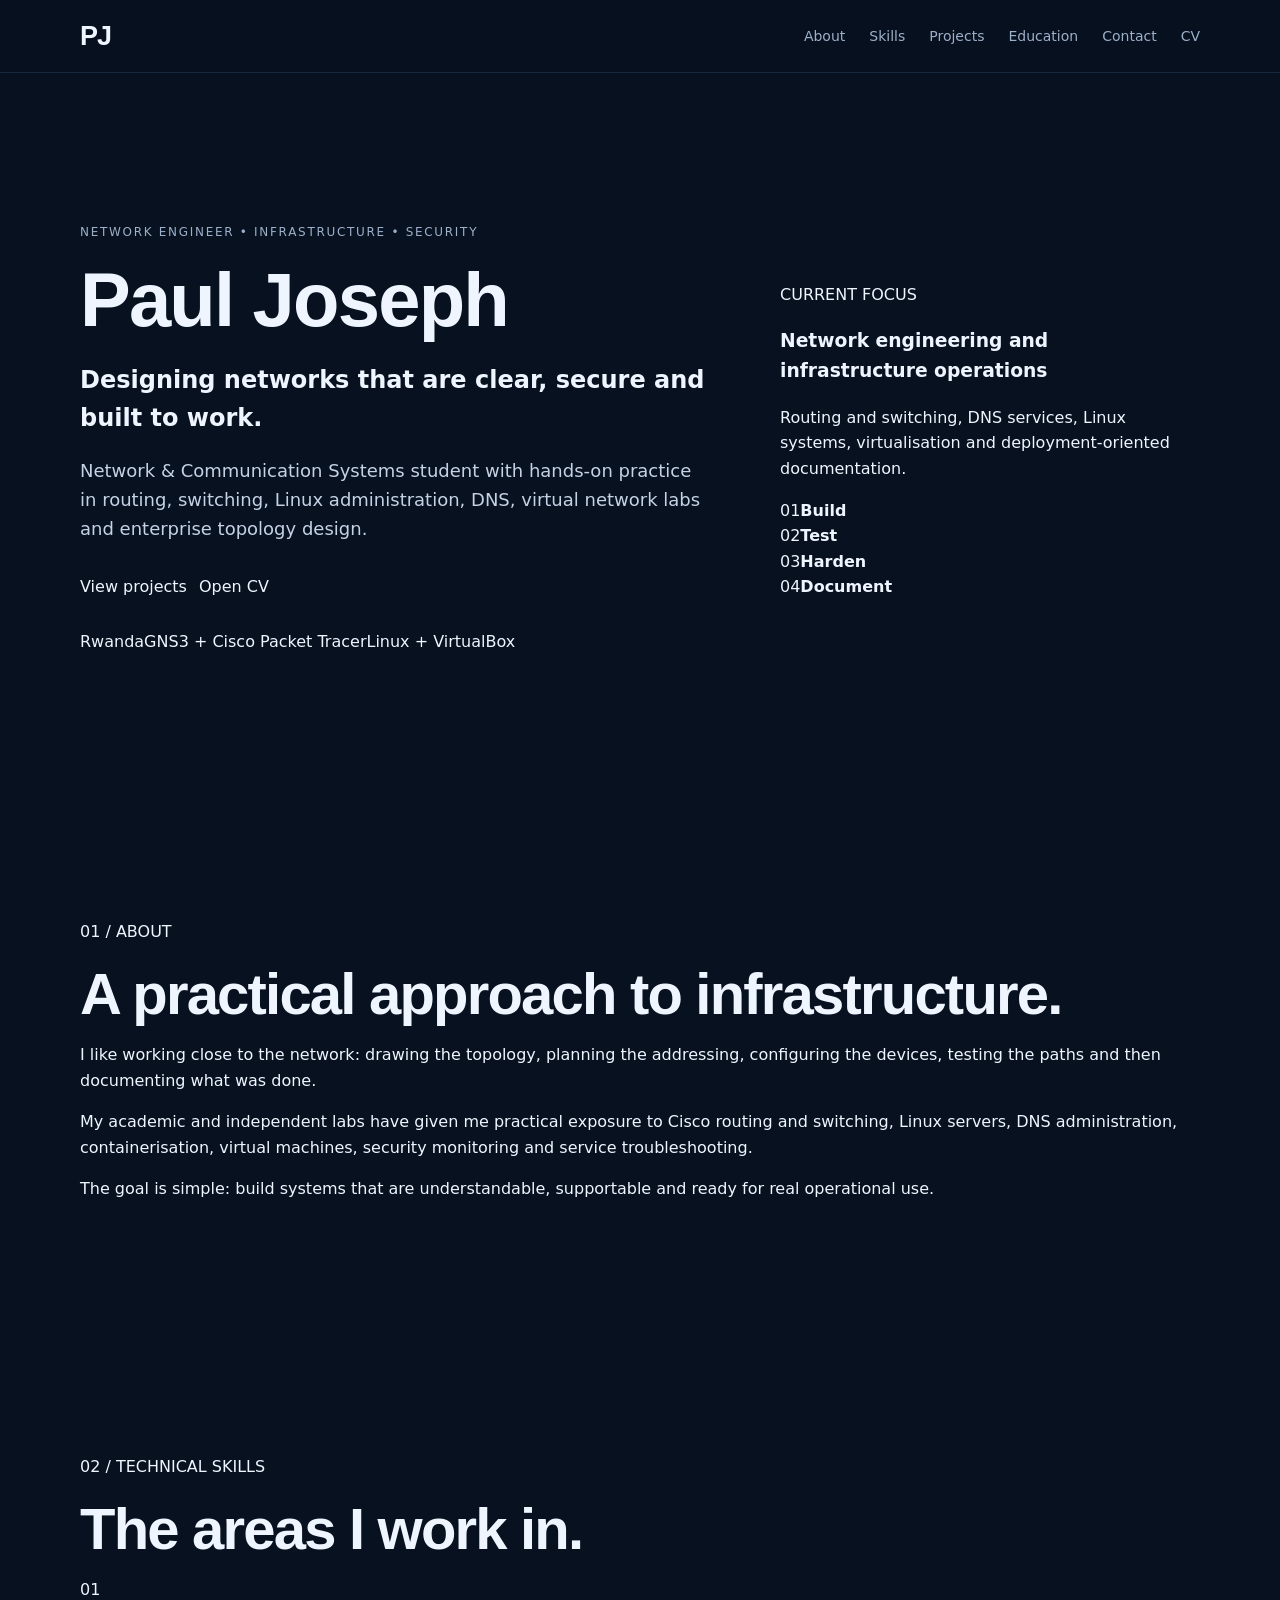
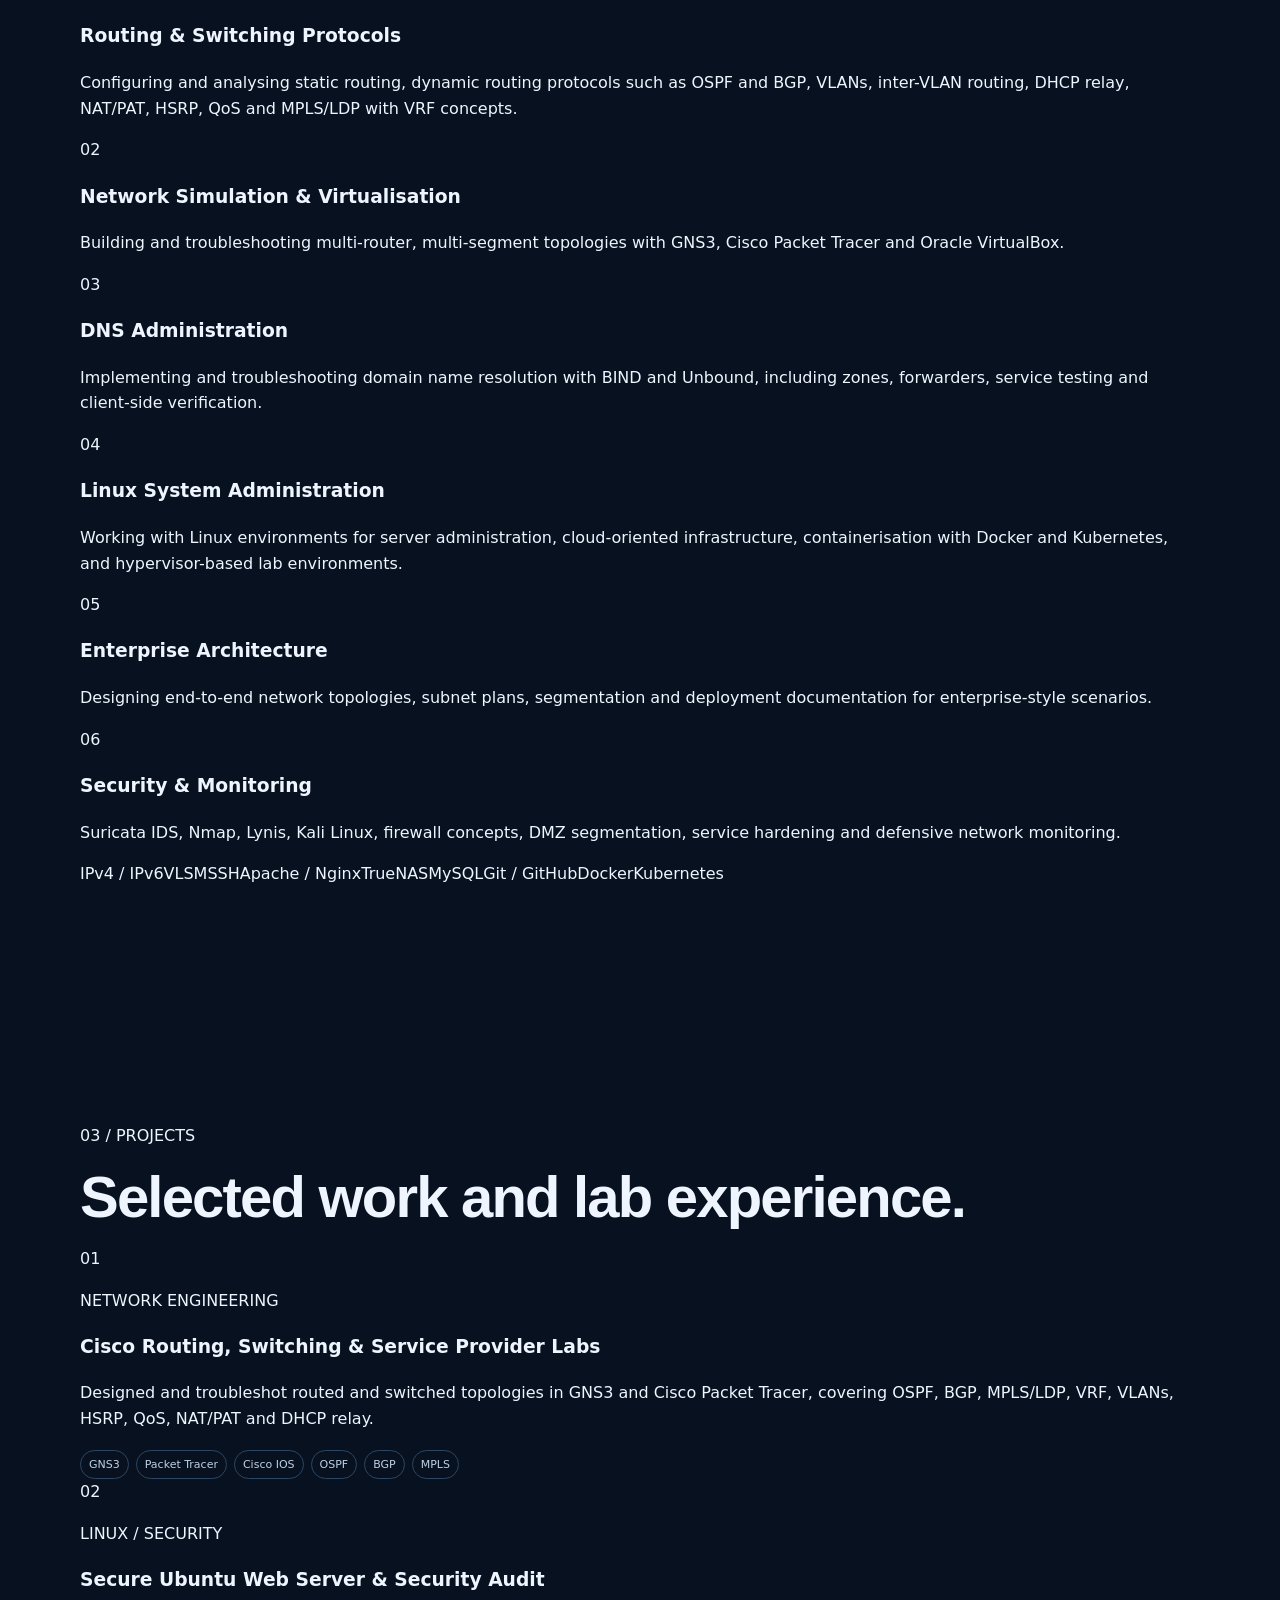
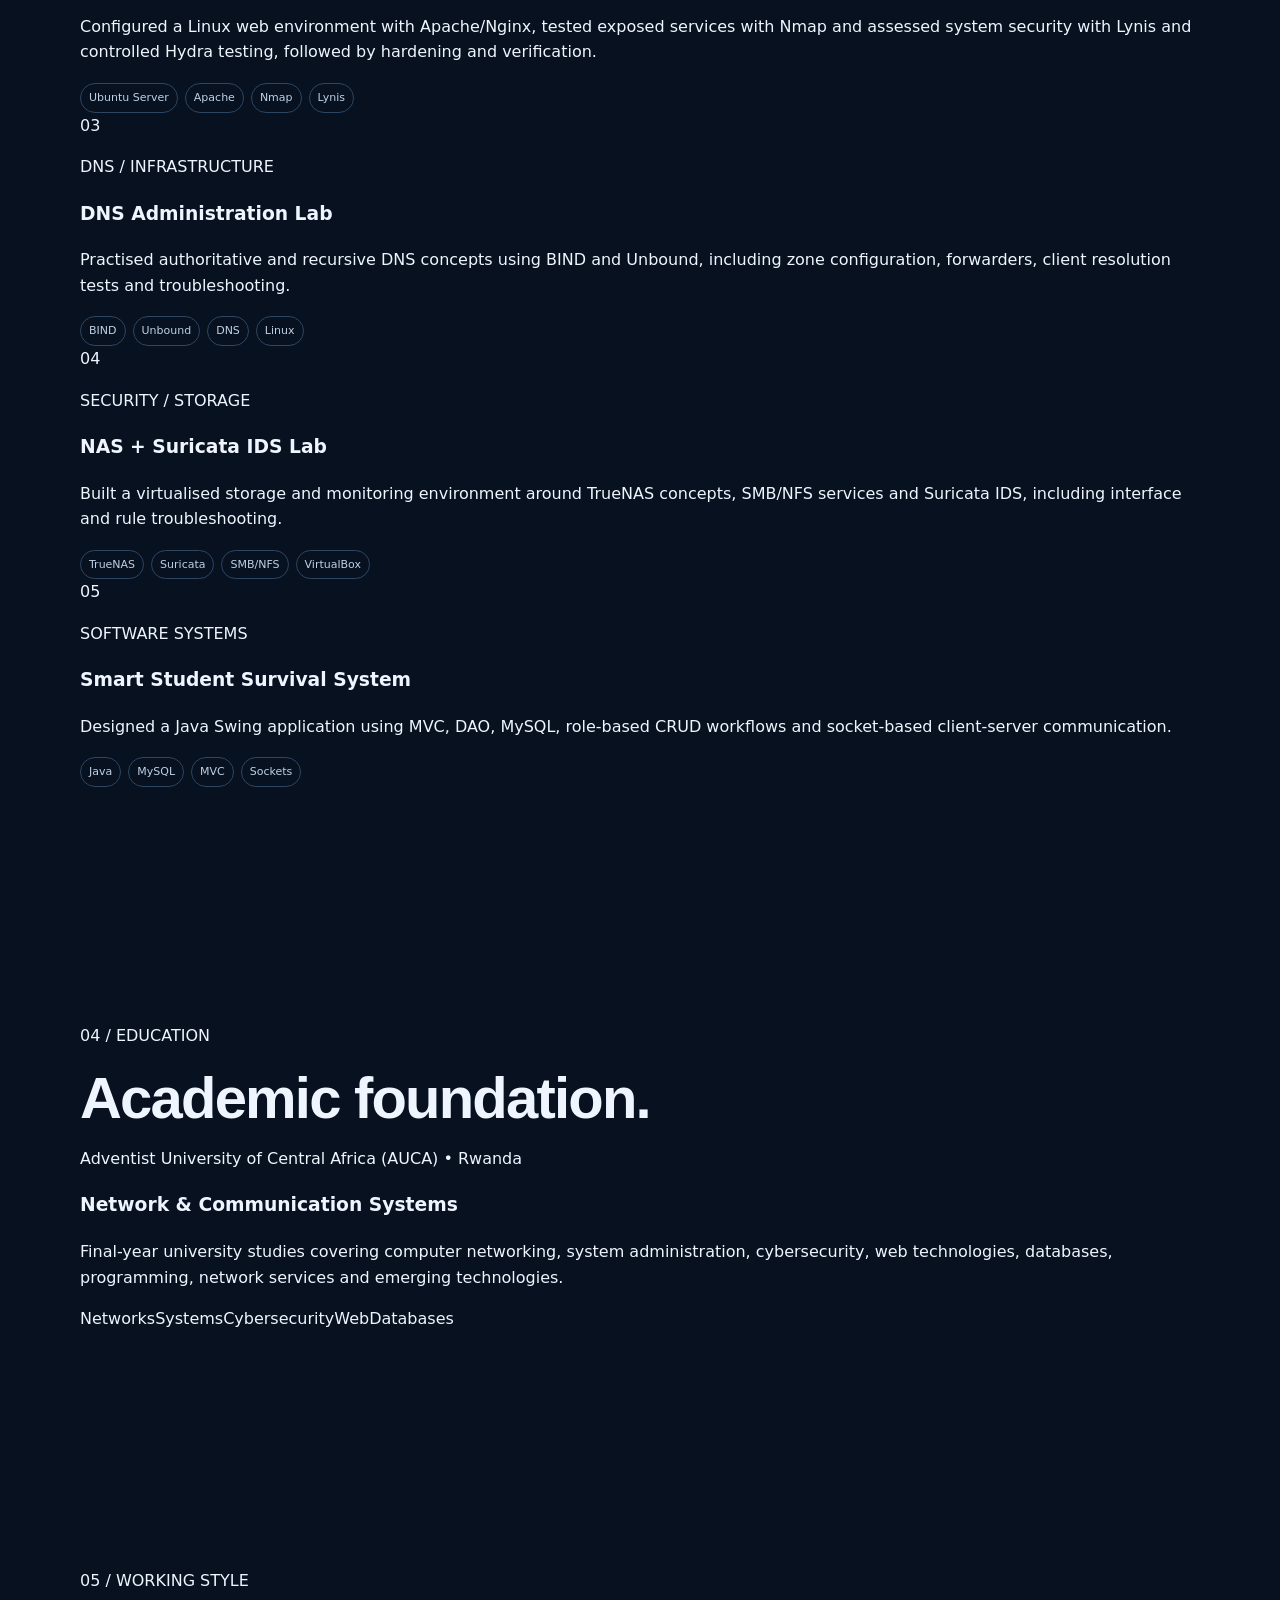
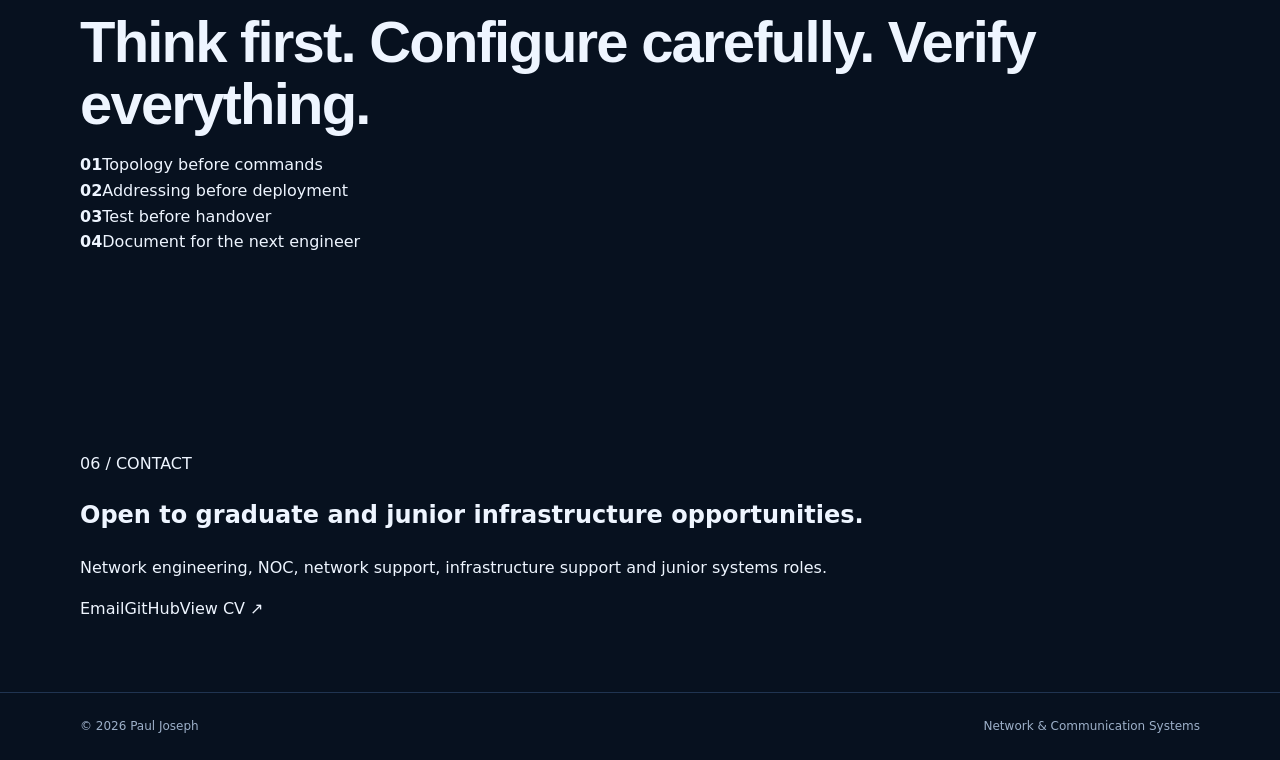
==== commit 1e47ed8b: "Update portfolio for Paul Joseph and industry skills" ====
--- a/index.html
+++ b/index.html
@@ -1 +1 @@
-<!doctype html><html lang="en"><head><meta charset="utf-8"><meta name="viewport" content="width=device-width, initial-scale=1"><meta name="description" content="Luka Abdallah - Network & Communication Systems student and aspiring Network Engineer. Portfolio of networking, Linux administration, cybersecurity and software projects."><title>Luka Abdallah | Network Engineer Portfolio</title><link rel="preconnect" href="https://fonts.googleapis.com"><link rel="preconnect" href="https://fonts.gstatic.com" crossorigin><link href="https://fonts.googleapis.com/css2?family=DM+Sans:wght@400;500;600;700&family=Space+Grotesk:wght@500;600;700&display=swap" rel="stylesheet"><link rel="stylesheet" href="style.css"></head><body><header class="site-header"><nav class="nav container"><a class="brand" href="#home">LA<span>.</span></a><div class="nav-links"><a href="#about">About</a><a href="#skills">Skills</a><a href="#projects">Projects</a><a href="#education">Education</a><a href="#contact">Contact</a><a class="nav-btn" href="cv.html" target="_blank" rel="noopener">View CV</a></div></nav></header><main><section id="home" class="hero container"><div class="hero-copy"><p class="eyebrow">NETWORKING • LINUX • CYBERSECURITY</p><h1>Building reliable networks and practical systems.</h1><p class="lead">I’m Luka Abdallah, a Network & Communication Systems student focused on network engineering, Linux administration, infrastructure security, and technology solutions that can work in real-world environments.</p><div class="hero-actions"><a class="btn primary" href="#projects">Explore my work</a><a class="btn secondary" href="cv.html" target="_blank" rel="noopener">View CV</a></div><div class="quick-links"><a href="https://github.com/lukaabdallah578-art" target="_blank" rel="noopener">GitHub ↗</a><span>Based in Rwanda</span><span>Open to graduate & junior opportunities</span></div></div><div class="hero-card"><div class="avatar">LA</div><div><p class="card-label">CURRENT DIRECTION</p><h2>Network Engineer / Network Administrator</h2><p>Hands-on with routing, switching, Linux servers, security labs, virtualization and web systems.</p></div><div class="stat-grid"><div><strong>01</strong><span>Networking</span></div><div><strong>02</strong><span>Linux</span></div><div><strong>03</strong><span>Cybersecurity</span></div><div><strong>04</strong><span>Systems</span></div></div></div></section><section id="about" class="section container split"><div><p class="section-kicker">01 / ABOUT</p><h2>From classroom labs to deployable systems.</h2></div><div><p>I’m developing a practical engineering mindset through university coursework and self-directed labs. My work spans Cisco networking, Ubuntu Server administration, virtualization, network monitoring, security auditing, web development and distributed applications.</p><p>I especially enjoy taking a problem, breaking it into network and system components, implementing a working prototype, and documenting the decisions clearly enough for someone else to reproduce.</p></div></section><section id="skills" class="section alt"><div class="container"><p class="section-kicker">02 / SKILLS</p><h2>Technical toolkit</h2><div class="skill-grid"><article><h3>Networking</h3><p>IPv4/IPv6, subnetting & VLSM, VLANs, DHCP, DNS, NAT/PAT, OSPF, EIGRP, BGP, MPLS/LDP, VRF, HSRP, QoS, IPsec VPN, SSH and network troubleshooting.</p></article><article><h3>Linux & Infrastructure</h3><p>Ubuntu Server, CentOS, Apache/Nginx, Bind9, systemd, networking interfaces, server hardening, virtual machines, Docker and basic orchestration.</p></article><article><h3>Cybersecurity</h3><p>Kali Linux, Nmap, Lynis, Hydra, Suricata IDS, firewall concepts, segmentation, secure services, security auditing and defensive monitoring.</p></article><article><h3>Development</h3><p>HTML, CSS, JavaScript, PHP, MySQL, Java, C, Git/GitHub, MVC architecture, Java Swing and client-server application concepts.</p></article></div></div></section><section id="projects" class="section container"><p class="section-kicker">03 / SELECTED PROJECTS</p><h2>Work that shows how I think.</h2><div class="project-grid"><article class="project-card featured"><span class="project-type">LINUX / SECURITY</span><h3>Secure Ubuntu Web Server & Security Audit</h3><p>Built a Linux web environment with Apache/Nginx and carried out security auditing using Lynis, Nmap and Hydra, with hardening and service-reduction decisions documented for reproducibility.</p><div class="tags"><span>Ubuntu</span><span>Apache</span><span>Nmap</span><span>Lynis</span><span>Hydra</span></div></article><article class="project-card"><span class="project-type">NETWORK SECURITY</span><h3>NAS + Suricata IDS Lab</h3><p>Designed a storage and monitoring lab around TrueNAS concepts, RAID, SMB/NFS and Suricata intrusion detection, including troubleshooting rule and interface configuration issues.</p><div class="tags"><span>TrueNAS</span><span>Suricata</span><span>SMB/NFS</span></div></article><article class="project-card"><span class="project-type">NETWORK ENGINEERING</span><h3>Routing & Service Provider Labs</h3><p>Hands-on labs covering OSPF, BGP, MPLS/LDP, VRF, VLANs, DHCP relay, HSRP, NAT/PAT and QoS using Cisco Packet Tracer and GNS3.</p><div class="tags"><span>Cisco</span><span>GNS3</span><span>Packet Tracer</span></div></article><article class="project-card"><span class="project-type">SOFTWARE SYSTEMS</span><h3>Smart Student Survival System</h3><p>Java desktop application concept using Swing, MVC, DAO, MySQL and socket-based multi-user communication to manage student information and core workflows.</p><div class="tags"><span>Java</span><span>MySQL</span><span>MVC</span><span>Sockets</span></div></article><article class="project-card"><span class="project-type">WEB / LINUX ADMIN</span><h3>Dual-Interface Web Environment</h3><p>Configured persistent virtual network interfaces on Ubuntu Server to host a static institutional page and a dynamic portfolio system on separate service endpoints.</p><div class="tags"><span>Ubuntu</span><span>Apache</span><span>PHP</span><span>MySQL</span></div></article><article class="project-card"><span class="project-type">FUTURE SOLUTION</span><h3>Digital Systems for South Sudan</h3><p>Exploring practical systems for school administration and digital payments, designed around local connectivity, service availability and operational constraints.</p><div class="tags"><span>Systems Design</span><span>Payments</span><span>Education</span></div></article></div></section><section id="education" class="section alt"><div class="container timeline-wrap"><div><p class="section-kicker">04 / EDUCATION</p><h2>Academic foundation</h2></div><div class="timeline"><div class="timeline-item"><span class="timeline-dot"></span><div><p class="muted">Adventist University of Central Africa (AUCA) • Rwanda</p><h3>Network & Communication Systems</h3><p>Final-year university studies covering networking, system administration, cybersecurity, programming, databases, web technologies and emerging technologies.</p></div></div><div class="timeline-item"><span class="timeline-dot"></span><div><p class="muted">Continuous practical learning</p><h3>Hands-on labs & self-directed projects</h3><p>Regular practice with Packet Tracer, GNS3, VirtualBox, Ubuntu Server, Kali Linux, Docker, TrueNAS and development tools.</p></div></div></div></div></section><section class="section container proof"><div><p class="section-kicker">05 / ENGINEERING APPROACH</p><h2>Practical. Documented. Security-aware.</h2></div><div class="proof-list"><div><strong>01</strong><span>Design before configuration.</span></div><div><strong>02</strong><span>Test connectivity and services.</span></div><div><strong>03</strong><span>Harden and monitor the environment.</span></div><div><strong>04</strong><span>Document commands, decisions and evidence.</span></div></div></section><section id="contact" class="contact-section"><div class="container contact-card"><div><p class="section-kicker">06 / CONTACT</p><h2>Let’s build something useful.</h2><p>For graduate roles, junior network engineering opportunities, technical collaborations or project discussions.</p></div><div class="contact-actions"><a class="btn primary" href="mailto:lukaabdallah578@gmail.com">Email me</a><a class="btn secondary" href="https://github.com/lukaabdallah578-art" target="_blank" rel="noopener">GitHub profile</a><a class="text-link" href="cv.html">CV / résumé ↗</a></div></div></section></main><footer class="footer"><div class="container"><span>© 2026 Luka Abdallah</span><span>Network & Communication Systems</span></div></footer><script src="script.js"></script></body></html>+<!doctype html><html lang="en"><head><meta charset="utf-8"><meta name="viewport" content="width=device-width, initial-scale=1"><meta name="description" content="Paul Joseph - Network Engineer portfolio focused on routing, switching, Linux infrastructure, DNS administration, network simulation and enterprise architecture."><title>Paul Joseph | Network Engineer</title><link rel="stylesheet" href="style.css"></head><body><header class="site-header"><nav class="nav container"><a class="brand" href="#top">PJ</a><div class="nav-links"><a href="#about">About</a><a href="#skills">Skills</a><a href="#projects">Projects</a><a href="#education">Education</a><a href="#contact">Contact</a><a class="cv-link" href="cv.pdf" target="_blank" rel="noopener">CV</a></div></nav></header><main id="top"><section class="hero container"><div class="hero-copy"><p class="eyebrow">NETWORK ENGINEER • INFRASTRUCTURE • SECURITY</p><h1>Paul Joseph</h1><h2>Designing networks that are clear, secure and built to work.</h2><p class="lead">Network & Communication Systems student with hands-on practice in routing, switching, Linux administration, DNS, virtual network labs and enterprise topology design.</p><div class="hero-actions"><a class="button button-dark" href="#projects">View projects</a><a class="button button-outline" href="cv.pdf" target="_blank" rel="noopener">Open CV</a></div><div class="hero-meta"><span>Rwanda</span><span>GNS3 + Cisco Packet Tracer</span><span>Linux + VirtualBox</span></div></div><aside class="hero-aside"><div class="aside-rule"></div><p class="aside-label">CURRENT FOCUS</p><h3>Network engineering and infrastructure operations</h3><p>Routing and switching, DNS services, Linux systems, virtualisation and deployment-oriented documentation.</p><div class="mini-list"><div><span>01</span><strong>Build</strong></div><div><span>02</span><strong>Test</strong></div><div><span>03</span><strong>Harden</strong></div><div><span>04</span><strong>Document</strong></div></div></aside></section><section id="about" class="section container about"><div class="section-head"><p class="section-number">01 / ABOUT</p><h2>A practical approach to infrastructure.</h2></div><div class="about-copy"><p>I like working close to the network: drawing the topology, planning the addressing, configuring the devices, testing the paths and then documenting what was done.</p><p>My academic and independent labs have given me practical exposure to Cisco routing and switching, Linux servers, DNS administration, containerisation, virtual machines, security monitoring and service troubleshooting.</p><p>The goal is simple: build systems that are understandable, supportable and ready for real operational use.</p></div></section><section id="skills" class="section section-tint"><div class="container"><div class="section-head"><p class="section-number">02 / TECHNICAL SKILLS</p><h2>The areas I work in.</h2></div><div class="skills-grid"><article class="skill-card"><p class="skill-index">01</p><h3>Routing & Switching Protocols</h3><p>Configuring and analysing static routing, dynamic routing protocols such as OSPF and BGP, VLANs, inter-VLAN routing, DHCP relay, NAT/PAT, HSRP, QoS and MPLS/LDP with VRF concepts.</p></article><article class="skill-card"><p class="skill-index">02</p><h3>Network Simulation & Virtualisation</h3><p>Building and troubleshooting multi-router, multi-segment topologies with GNS3, Cisco Packet Tracer and Oracle VirtualBox.</p></article><article class="skill-card"><p class="skill-index">03</p><h3>DNS Administration</h3><p>Implementing and troubleshooting domain name resolution with BIND and Unbound, including zones, forwarders, service testing and client-side verification.</p></article><article class="skill-card"><p class="skill-index">04</p><h3>Linux System Administration</h3><p>Working with Linux environments for server administration, cloud-oriented infrastructure, containerisation with Docker and Kubernetes, and hypervisor-based lab environments.</p></article><article class="skill-card"><p class="skill-index">05</p><h3>Enterprise Architecture</h3><p>Designing end-to-end network topologies, subnet plans, segmentation and deployment documentation for enterprise-style scenarios.</p></article><article class="skill-card"><p class="skill-index">06</p><h3>Security & Monitoring</h3><p>Suricata IDS, Nmap, Lynis, Kali Linux, firewall concepts, DMZ segmentation, service hardening and defensive network monitoring.</p></article></div><div class="tool-strip"><span>IPv4 / IPv6</span><span>VLSM</span><span>SSH</span><span>Apache / Nginx</span><span>TrueNAS</span><span>MySQL</span><span>Git / GitHub</span><span>Docker</span><span>Kubernetes</span></div></div></section><section id="projects" class="section container"><div class="section-head"><p class="section-number">03 / PROJECTS</p><h2>Selected work and lab experience.</h2></div><div class="projects-list"><article class="project-row featured"><div class="project-no">01</div><div class="project-main"><p class="project-kicker">NETWORK ENGINEERING</p><h3>Cisco Routing, Switching & Service Provider Labs</h3><p>Designed and troubleshot routed and switched topologies in GNS3 and Cisco Packet Tracer, covering OSPF, BGP, MPLS/LDP, VRF, VLANs, HSRP, QoS, NAT/PAT and DHCP relay.</p><div class="tags"><span>GNS3</span><span>Packet Tracer</span><span>Cisco IOS</span><span>OSPF</span><span>BGP</span><span>MPLS</span></div></div></article><article class="project-row"><div class="project-no">02</div><div class="project-main"><p class="project-kicker">LINUX / SECURITY</p><h3>Secure Ubuntu Web Server & Security Audit</h3><p>Configured a Linux web environment with Apache/Nginx, tested exposed services with Nmap and assessed system security with Lynis and controlled Hydra testing, followed by hardening and verification.</p><div class="tags"><span>Ubuntu Server</span><span>Apache</span><span>Nmap</span><span>Lynis</span></div></div></article><article class="project-row"><div class="project-no">03</div><div class="project-main"><p class="project-kicker">DNS / INFRASTRUCTURE</p><h3>DNS Administration Lab</h3><p>Practised authoritative and recursive DNS concepts using BIND and Unbound, including zone configuration, forwarders, client resolution tests and troubleshooting.</p><div class="tags"><span>BIND</span><span>Unbound</span><span>DNS</span><span>Linux</span></div></div></article><article class="project-row"><div class="project-no">04</div><div class="project-main"><p class="project-kicker">SECURITY / STORAGE</p><h3>NAS + Suricata IDS Lab</h3><p>Built a virtualised storage and monitoring environment around TrueNAS concepts, SMB/NFS services and Suricata IDS, including interface and rule troubleshooting.</p><div class="tags"><span>TrueNAS</span><span>Suricata</span><span>SMB/NFS</span><span>VirtualBox</span></div></div></article><article class="project-row"><div class="project-no">05</div><div class="project-main"><p class="project-kicker">SOFTWARE SYSTEMS</p><h3>Smart Student Survival System</h3><p>Designed a Java Swing application using MVC, DAO, MySQL, role-based CRUD workflows and socket-based client-server communication.</p><div class="tags"><span>Java</span><span>MySQL</span><span>MVC</span><span>Sockets</span></div></div></article></div></section><section id="education" class="section section-tint"><div class="container education-grid"><div class="section-head"><p class="section-number">04 / EDUCATION</p><h2>Academic foundation.</h2></div><div class="education-card"><p class="education-meta">Adventist University of Central Africa (AUCA) • Rwanda</p><h3>Network & Communication Systems</h3><p>Final-year university studies covering computer networking, system administration, cybersecurity, web technologies, databases, programming, network services and emerging technologies.</p><div class="study-tags"><span>Networks</span><span>Systems</span><span>Cybersecurity</span><span>Web</span><span>Databases</span></div></div></div></section><section class="section container working-style"><div class="section-head"><p class="section-number">05 / WORKING STYLE</p><h2>Think first. Configure carefully. Verify everything.</h2></div><div class="principles"><div><b>01</b><span>Topology before commands</span></div><div><b>02</b><span>Addressing before deployment</span></div><div><b>03</b><span>Test before handover</span></div><div><b>04</b><span>Document for the next engineer</span></div></div></section><section id="contact" class="contact-section"><div class="container contact-inner"><div><p class="section-number">06 / CONTACT</p><h2>Open to graduate and junior infrastructure opportunities.</h2><p>Network engineering, NOC, network support, infrastructure support and junior systems roles.</p></div><div class="contact-links"><a class="button button-light" href="mailto:lukaabdallah578@gmail.com">Email</a><a class="button button-outline-light" href="https://github.com/lukaabdallah578-art" target="_blank" rel="noopener">GitHub</a><a class="contact-cv" href="cv.pdf">View CV ↗</a></div></div></section></main><footer class="footer"><div class="container"><span>© 2026 Paul Joseph</span><span>Network & Communication Systems</span></div></footer></body></html>
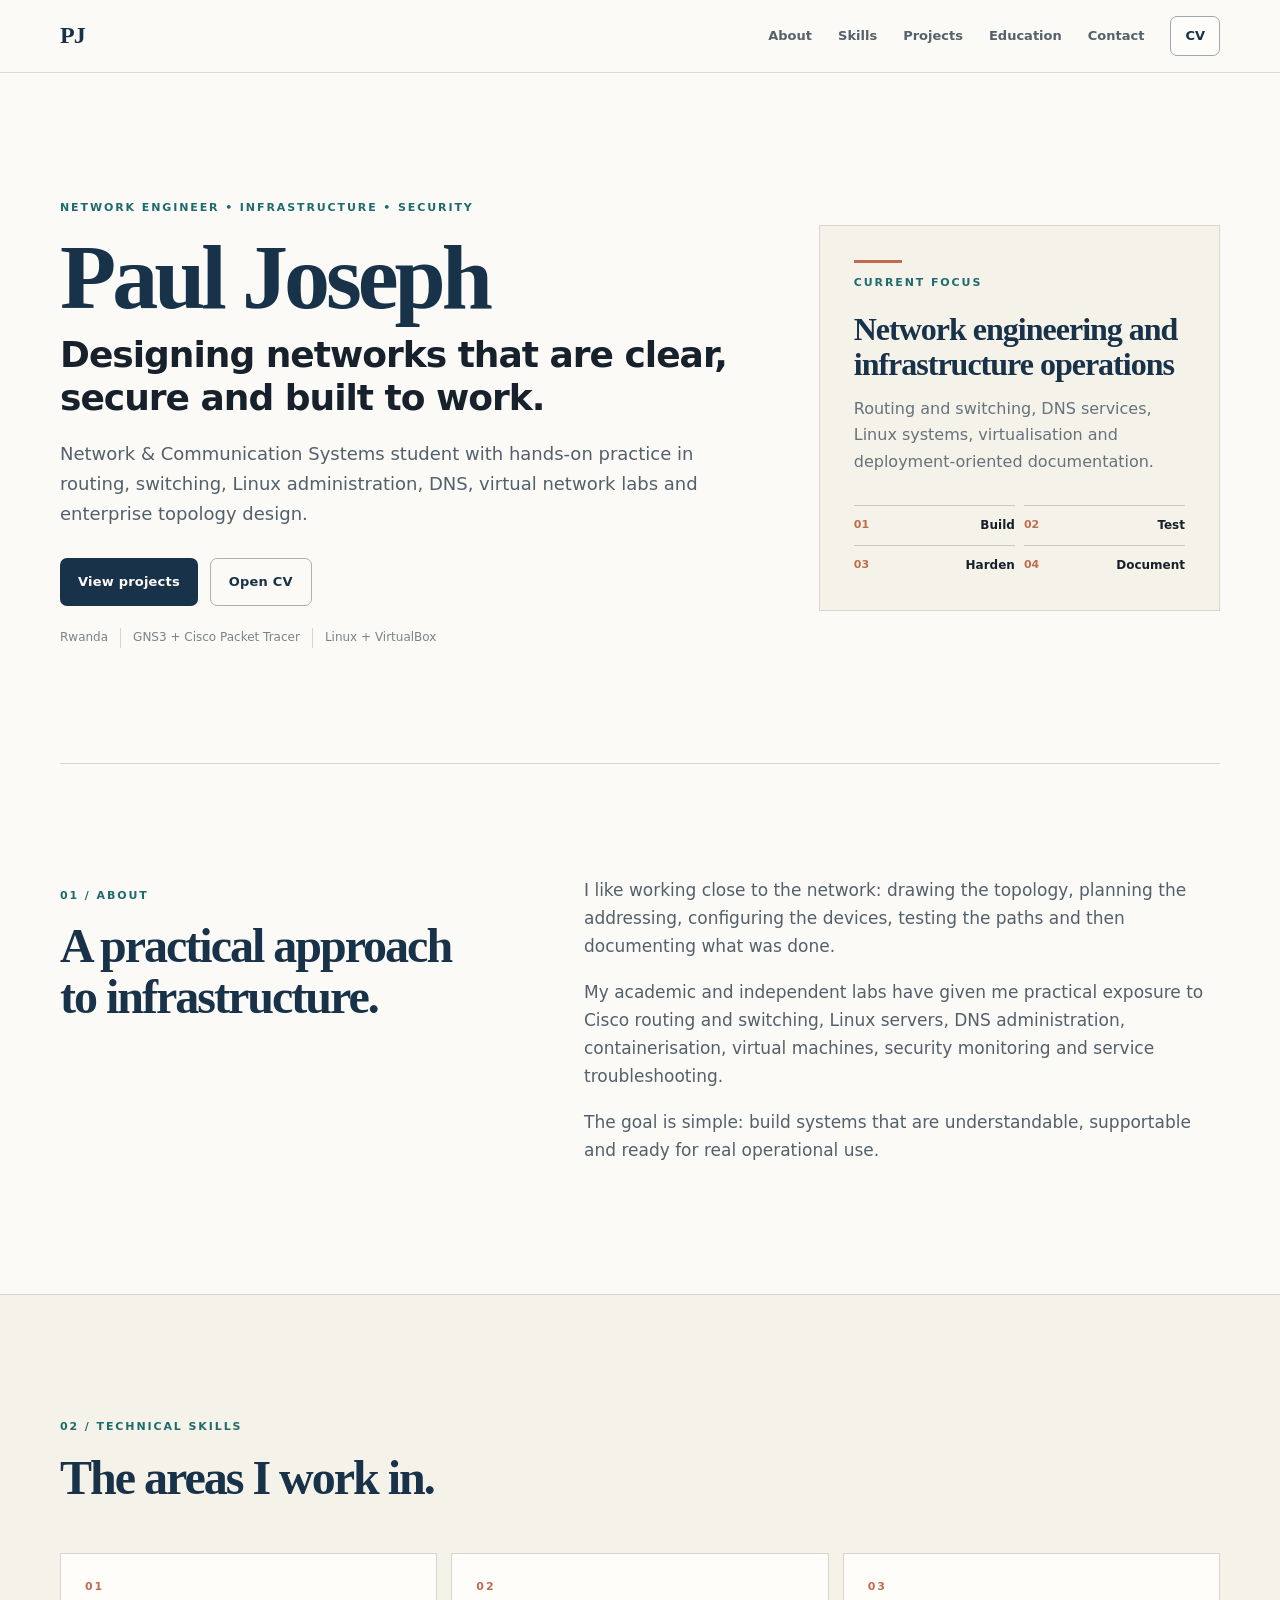
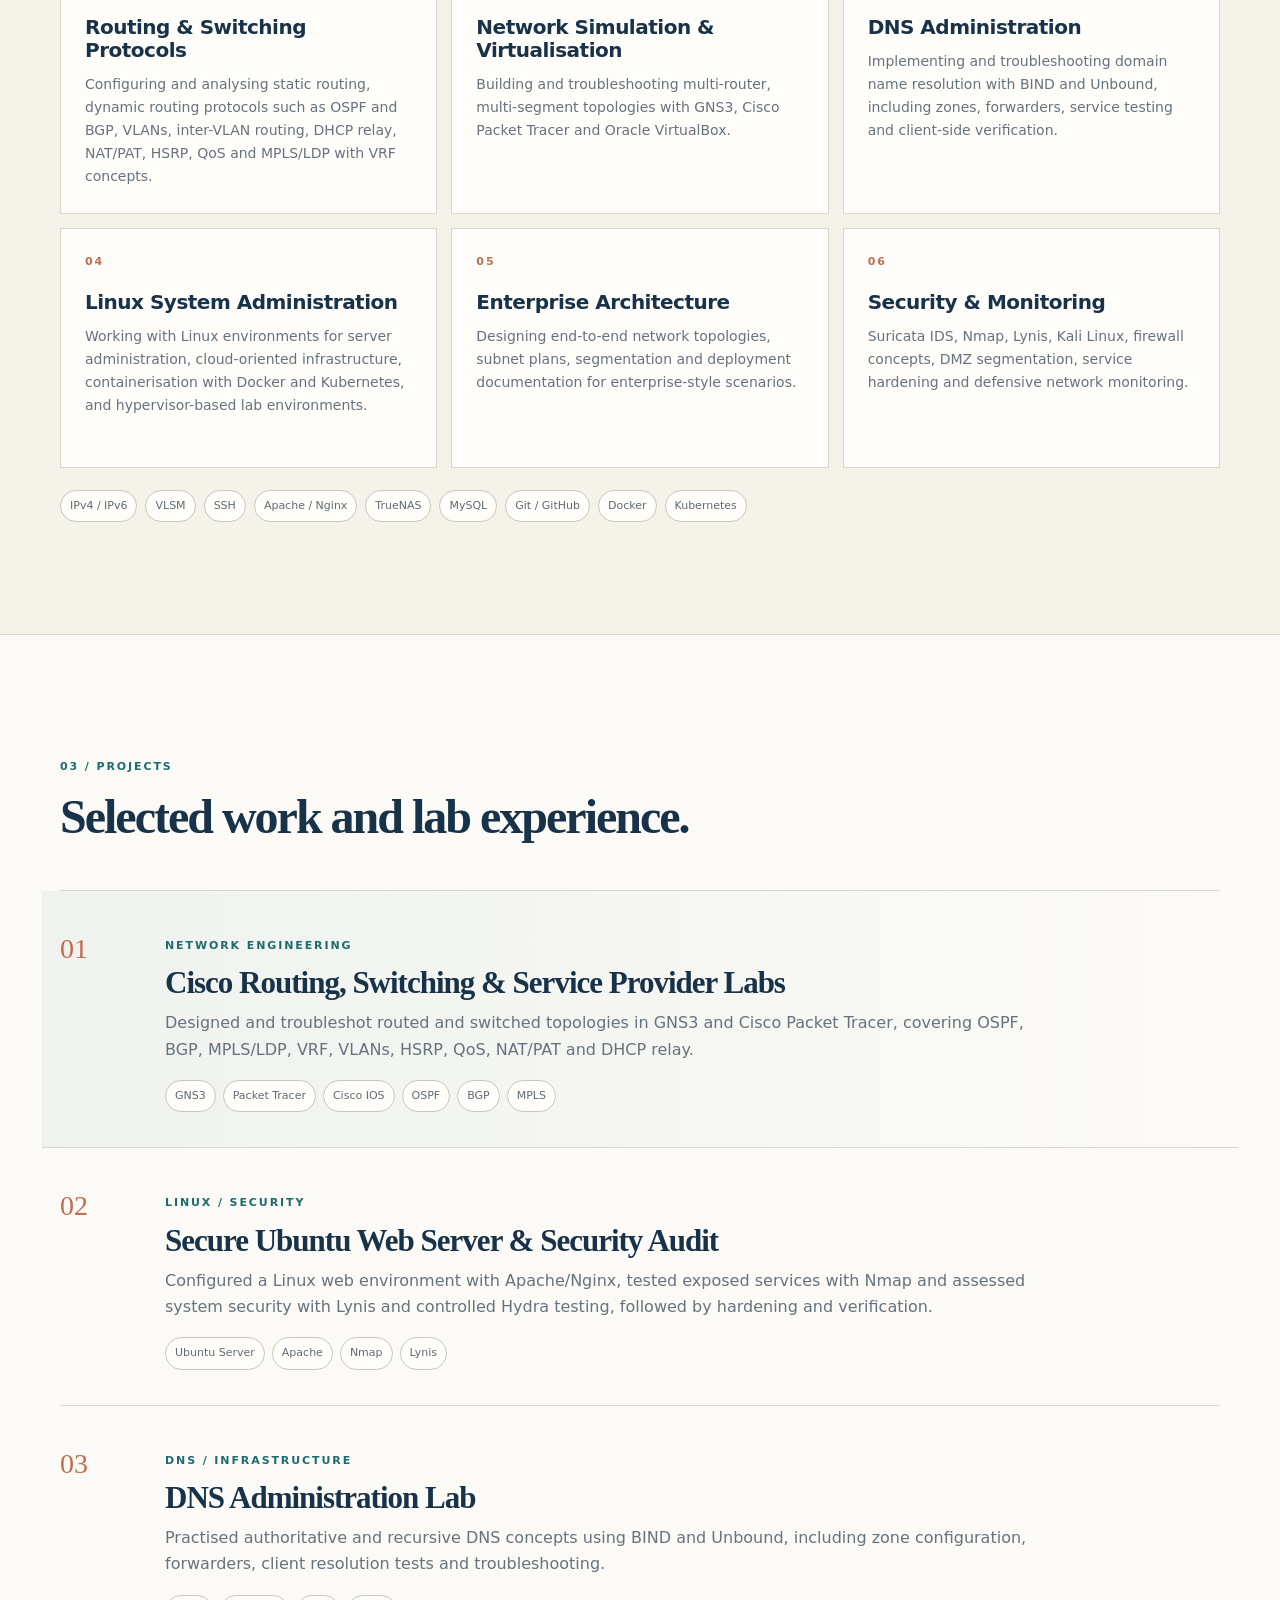
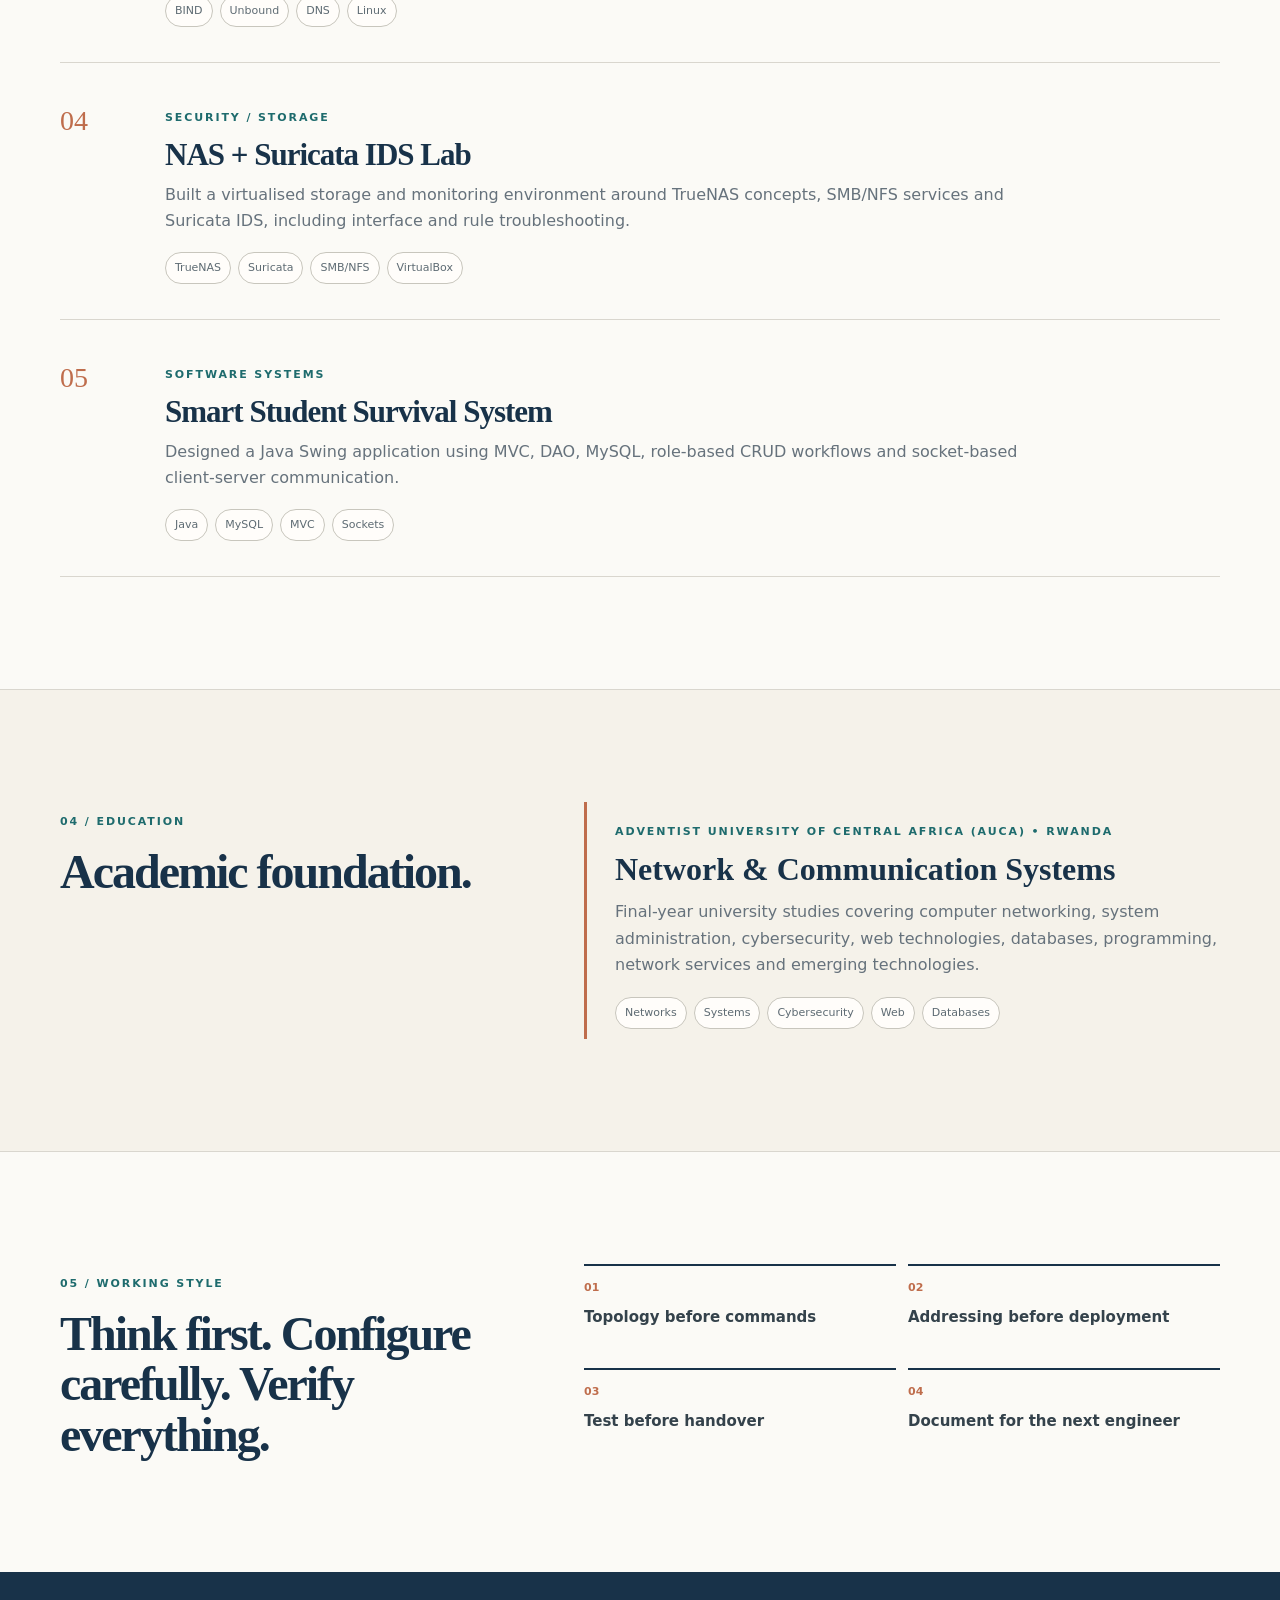
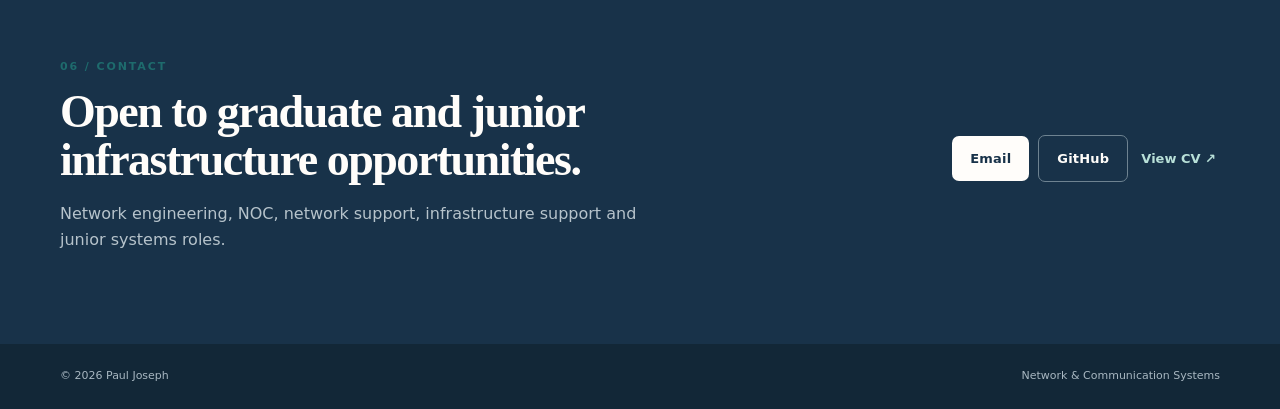
==== commit 7dbb3172: "Link portfolio to updated web CV" ====
--- a/index.html
+++ b/index.html
@@ -1 +1 @@
-<!doctype html><html lang="en"><head><meta charset="utf-8"><meta name="viewport" content="width=device-width, initial-scale=1"><meta name="description" content="Paul Joseph - Network Engineer portfolio focused on routing, switching, Linux infrastructure, DNS administration, network simulation and enterprise architecture."><title>Paul Joseph | Network Engineer</title><link rel="stylesheet" href="style.css"></head><body><header class="site-header"><nav class="nav container"><a class="brand" href="#top">PJ</a><div class="nav-links"><a href="#about">About</a><a href="#skills">Skills</a><a href="#projects">Projects</a><a href="#education">Education</a><a href="#contact">Contact</a><a class="cv-link" href="cv.pdf" target="_blank" rel="noopener">CV</a></div></nav></header><main id="top"><section class="hero container"><div class="hero-copy"><p class="eyebrow">NETWORK ENGINEER • INFRASTRUCTURE • SECURITY</p><h1>Paul Joseph</h1><h2>Designing networks that are clear, secure and built to work.</h2><p class="lead">Network & Communication Systems student with hands-on practice in routing, switching, Linux administration, DNS, virtual network labs and enterprise topology design.</p><div class="hero-actions"><a class="button button-dark" href="#projects">View projects</a><a class="button button-outline" href="cv.pdf" target="_blank" rel="noopener">Open CV</a></div><div class="hero-meta"><span>Rwanda</span><span>GNS3 + Cisco Packet Tracer</span><span>Linux + VirtualBox</span></div></div><aside class="hero-aside"><div class="aside-rule"></div><p class="aside-label">CURRENT FOCUS</p><h3>Network engineering and infrastructure operations</h3><p>Routing and switching, DNS services, Linux systems, virtualisation and deployment-oriented documentation.</p><div class="mini-list"><div><span>01</span><strong>Build</strong></div><div><span>02</span><strong>Test</strong></div><div><span>03</span><strong>Harden</strong></div><div><span>04</span><strong>Document</strong></div></div></aside></section><section id="about" class="section container about"><div class="section-head"><p class="section-number">01 / ABOUT</p><h2>A practical approach to infrastructure.</h2></div><div class="about-copy"><p>I like working close to the network: drawing the topology, planning the addressing, configuring the devices, testing the paths and then documenting what was done.</p><p>My academic and independent labs have given me practical exposure to Cisco routing and switching, Linux servers, DNS administration, containerisation, virtual machines, security monitoring and service troubleshooting.</p><p>The goal is simple: build systems that are understandable, supportable and ready for real operational use.</p></div></section><section id="skills" class="section section-tint"><div class="container"><div class="section-head"><p class="section-number">02 / TECHNICAL SKILLS</p><h2>The areas I work in.</h2></div><div class="skills-grid"><article class="skill-card"><p class="skill-index">01</p><h3>Routing & Switching Protocols</h3><p>Configuring and analysing static routing, dynamic routing protocols such as OSPF and BGP, VLANs, inter-VLAN routing, DHCP relay, NAT/PAT, HSRP, QoS and MPLS/LDP with VRF concepts.</p></article><article class="skill-card"><p class="skill-index">02</p><h3>Network Simulation & Virtualisation</h3><p>Building and troubleshooting multi-router, multi-segment topologies with GNS3, Cisco Packet Tracer and Oracle VirtualBox.</p></article><article class="skill-card"><p class="skill-index">03</p><h3>DNS Administration</h3><p>Implementing and troubleshooting domain name resolution with BIND and Unbound, including zones, forwarders, service testing and client-side verification.</p></article><article class="skill-card"><p class="skill-index">04</p><h3>Linux System Administration</h3><p>Working with Linux environments for server administration, cloud-oriented infrastructure, containerisation with Docker and Kubernetes, and hypervisor-based lab environments.</p></article><article class="skill-card"><p class="skill-index">05</p><h3>Enterprise Architecture</h3><p>Designing end-to-end network topologies, subnet plans, segmentation and deployment documentation for enterprise-style scenarios.</p></article><article class="skill-card"><p class="skill-index">06</p><h3>Security & Monitoring</h3><p>Suricata IDS, Nmap, Lynis, Kali Linux, firewall concepts, DMZ segmentation, service hardening and defensive network monitoring.</p></article></div><div class="tool-strip"><span>IPv4 / IPv6</span><span>VLSM</span><span>SSH</span><span>Apache / Nginx</span><span>TrueNAS</span><span>MySQL</span><span>Git / GitHub</span><span>Docker</span><span>Kubernetes</span></div></div></section><section id="projects" class="section container"><div class="section-head"><p class="section-number">03 / PROJECTS</p><h2>Selected work and lab experience.</h2></div><div class="projects-list"><article class="project-row featured"><div class="project-no">01</div><div class="project-main"><p class="project-kicker">NETWORK ENGINEERING</p><h3>Cisco Routing, Switching & Service Provider Labs</h3><p>Designed and troubleshot routed and switched topologies in GNS3 and Cisco Packet Tracer, covering OSPF, BGP, MPLS/LDP, VRF, VLANs, HSRP, QoS, NAT/PAT and DHCP relay.</p><div class="tags"><span>GNS3</span><span>Packet Tracer</span><span>Cisco IOS</span><span>OSPF</span><span>BGP</span><span>MPLS</span></div></div></article><article class="project-row"><div class="project-no">02</div><div class="project-main"><p class="project-kicker">LINUX / SECURITY</p><h3>Secure Ubuntu Web Server & Security Audit</h3><p>Configured a Linux web environment with Apache/Nginx, tested exposed services with Nmap and assessed system security with Lynis and controlled Hydra testing, followed by hardening and verification.</p><div class="tags"><span>Ubuntu Server</span><span>Apache</span><span>Nmap</span><span>Lynis</span></div></div></article><article class="project-row"><div class="project-no">03</div><div class="project-main"><p class="project-kicker">DNS / INFRASTRUCTURE</p><h3>DNS Administration Lab</h3><p>Practised authoritative and recursive DNS concepts using BIND and Unbound, including zone configuration, forwarders, client resolution tests and troubleshooting.</p><div class="tags"><span>BIND</span><span>Unbound</span><span>DNS</span><span>Linux</span></div></div></article><article class="project-row"><div class="project-no">04</div><div class="project-main"><p class="project-kicker">SECURITY / STORAGE</p><h3>NAS + Suricata IDS Lab</h3><p>Built a virtualised storage and monitoring environment around TrueNAS concepts, SMB/NFS services and Suricata IDS, including interface and rule troubleshooting.</p><div class="tags"><span>TrueNAS</span><span>Suricata</span><span>SMB/NFS</span><span>VirtualBox</span></div></div></article><article class="project-row"><div class="project-no">05</div><div class="project-main"><p class="project-kicker">SOFTWARE SYSTEMS</p><h3>Smart Student Survival System</h3><p>Designed a Java Swing application using MVC, DAO, MySQL, role-based CRUD workflows and socket-based client-server communication.</p><div class="tags"><span>Java</span><span>MySQL</span><span>MVC</span><span>Sockets</span></div></div></article></div></section><section id="education" class="section section-tint"><div class="container education-grid"><div class="section-head"><p class="section-number">04 / EDUCATION</p><h2>Academic foundation.</h2></div><div class="education-card"><p class="education-meta">Adventist University of Central Africa (AUCA) • Rwanda</p><h3>Network & Communication Systems</h3><p>Final-year university studies covering computer networking, system administration, cybersecurity, web technologies, databases, programming, network services and emerging technologies.</p><div class="study-tags"><span>Networks</span><span>Systems</span><span>Cybersecurity</span><span>Web</span><span>Databases</span></div></div></div></section><section class="section container working-style"><div class="section-head"><p class="section-number">05 / WORKING STYLE</p><h2>Think first. Configure carefully. Verify everything.</h2></div><div class="principles"><div><b>01</b><span>Topology before commands</span></div><div><b>02</b><span>Addressing before deployment</span></div><div><b>03</b><span>Test before handover</span></div><div><b>04</b><span>Document for the next engineer</span></div></div></section><section id="contact" class="contact-section"><div class="container contact-inner"><div><p class="section-number">06 / CONTACT</p><h2>Open to graduate and junior infrastructure opportunities.</h2><p>Network engineering, NOC, network support, infrastructure support and junior systems roles.</p></div><div class="contact-links"><a class="button button-light" href="mailto:lukaabdallah578@gmail.com">Email</a><a class="button button-outline-light" href="https://github.com/lukaabdallah578-art" target="_blank" rel="noopener">GitHub</a><a class="contact-cv" href="cv.pdf">View CV ↗</a></div></div></section></main><footer class="footer"><div class="container"><span>© 2026 Paul Joseph</span><span>Network & Communication Systems</span></div></footer></body></html>+<!doctype html><html lang="en"><head><meta charset="utf-8"><meta name="viewport" content="width=device-width, initial-scale=1"><meta name="description" content="Paul Joseph - Network Engineer portfolio focused on routing, switching, Linux infrastructure, DNS administration, network simulation and enterprise architecture."><title>Paul Joseph | Network Engineer</title><link rel="stylesheet" href="style.css"></head><body><header class="site-header"><nav class="nav container"><a class="brand" href="#top">PJ</a><div class="nav-links"><a href="#about">About</a><a href="#skills">Skills</a><a href="#projects">Projects</a><a href="#education">Education</a><a href="#contact">Contact</a><a class="cv-link" href="cv.html" target="_blank" rel="noopener">CV</a></div></nav></header><main id="top"><section class="hero container"><div class="hero-copy"><p class="eyebrow">NETWORK ENGINEER • INFRASTRUCTURE • SECURITY</p><h1>Paul Joseph</h1><h2>Designing networks that are clear, secure and built to work.</h2><p class="lead">Network & Communication Systems student with hands-on practice in routing, switching, Linux administration, DNS, virtual network labs and enterprise topology design.</p><div class="hero-actions"><a class="button button-dark" href="#projects">View projects</a><a class="button button-outline" href="cv.html" target="_blank" rel="noopener">Open CV</a></div><div class="hero-meta"><span>Rwanda</span><span>GNS3 + Cisco Packet Tracer</span><span>Linux + VirtualBox</span></div></div><aside class="hero-aside"><div class="aside-rule"></div><p class="aside-label">CURRENT FOCUS</p><h3>Network engineering and infrastructure operations</h3><p>Routing and switching, DNS services, Linux systems, virtualisation and deployment-oriented documentation.</p><div class="mini-list"><div><span>01</span><strong>Build</strong></div><div><span>02</span><strong>Test</strong></div><div><span>03</span><strong>Harden</strong></div><div><span>04</span><strong>Document</strong></div></div></aside></section><section id="about" class="section container about"><div class="section-head"><p class="section-number">01 / ABOUT</p><h2>A practical approach to infrastructure.</h2></div><div class="about-copy"><p>I like working close to the network: drawing the topology, planning the addressing, configuring the devices, testing the paths and then documenting what was done.</p><p>My academic and independent labs have given me practical exposure to Cisco routing and switching, Linux servers, DNS administration, containerisation, virtual machines, security monitoring and service troubleshooting.</p><p>The goal is simple: build systems that are understandable, supportable and ready for real operational use.</p></div></section><section id="skills" class="section section-tint"><div class="container"><div class="section-head"><p class="section-number">02 / TECHNICAL SKILLS</p><h2>The areas I work in.</h2></div><div class="skills-grid"><article class="skill-card"><p class="skill-index">01</p><h3>Routing & Switching Protocols</h3><p>Configuring and analysing static routing, dynamic routing protocols such as OSPF and BGP, VLANs, inter-VLAN routing, DHCP relay, NAT/PAT, HSRP, QoS and MPLS/LDP with VRF concepts.</p></article><article class="skill-card"><p class="skill-index">02</p><h3>Network Simulation & Virtualisation</h3><p>Building and troubleshooting multi-router, multi-segment topologies with GNS3, Cisco Packet Tracer and Oracle VirtualBox.</p></article><article class="skill-card"><p class="skill-index">03</p><h3>DNS Administration</h3><p>Implementing and troubleshooting domain name resolution with BIND and Unbound, including zones, forwarders, service testing and client-side verification.</p></article><article class="skill-card"><p class="skill-index">04</p><h3>Linux System Administration</h3><p>Working with Linux environments for server administration, cloud-oriented infrastructure, containerisation with Docker and Kubernetes, and hypervisor-based lab environments.</p></article><article class="skill-card"><p class="skill-index">05</p><h3>Enterprise Architecture</h3><p>Designing end-to-end network topologies, subnet plans, segmentation and deployment documentation for enterprise-style scenarios.</p></article><article class="skill-card"><p class="skill-index">06</p><h3>Security & Monitoring</h3><p>Suricata IDS, Nmap, Lynis, Kali Linux, firewall concepts, DMZ segmentation, service hardening and defensive network monitoring.</p></article></div><div class="tool-strip"><span>IPv4 / IPv6</span><span>VLSM</span><span>SSH</span><span>Apache / Nginx</span><span>TrueNAS</span><span>MySQL</span><span>Git / GitHub</span><span>Docker</span><span>Kubernetes</span></div></div></section><section id="projects" class="section container"><div class="section-head"><p class="section-number">03 / PROJECTS</p><h2>Selected work and lab experience.</h2></div><div class="projects-list"><article class="project-row featured"><div class="project-no">01</div><div class="project-main"><p class="project-kicker">NETWORK ENGINEERING</p><h3>Cisco Routing, Switching & Service Provider Labs</h3><p>Designed and troubleshot routed and switched topologies in GNS3 and Cisco Packet Tracer, covering OSPF, BGP, MPLS/LDP, VRF, VLANs, HSRP, QoS, NAT/PAT and DHCP relay.</p><div class="tags"><span>GNS3</span><span>Packet Tracer</span><span>Cisco IOS</span><span>OSPF</span><span>BGP</span><span>MPLS</span></div></div></article><article class="project-row"><div class="project-no">02</div><div class="project-main"><p class="project-kicker">LINUX / SECURITY</p><h3>Secure Ubuntu Web Server & Security Audit</h3><p>Configured a Linux web environment with Apache/Nginx, tested exposed services with Nmap and assessed system security with Lynis and controlled Hydra testing, followed by hardening and verification.</p><div class="tags"><span>Ubuntu Server</span><span>Apache</span><span>Nmap</span><span>Lynis</span></div></div></article><article class="project-row"><div class="project-no">03</div><div class="project-main"><p class="project-kicker">DNS / INFRASTRUCTURE</p><h3>DNS Administration Lab</h3><p>Practised authoritative and recursive DNS concepts using BIND and Unbound, including zone configuration, forwarders, client resolution tests and troubleshooting.</p><div class="tags"><span>BIND</span><span>Unbound</span><span>DNS</span><span>Linux</span></div></div></article><article class="project-row"><div class="project-no">04</div><div class="project-main"><p class="project-kicker">SECURITY / STORAGE</p><h3>NAS + Suricata IDS Lab</h3><p>Built a virtualised storage and monitoring environment around TrueNAS concepts, SMB/NFS services and Suricata IDS, including interface and rule troubleshooting.</p><div class="tags"><span>TrueNAS</span><span>Suricata</span><span>SMB/NFS</span><span>VirtualBox</span></div></div></article><article class="project-row"><div class="project-no">05</div><div class="project-main"><p class="project-kicker">SOFTWARE SYSTEMS</p><h3>Smart Student Survival System</h3><p>Designed a Java Swing application using MVC, DAO, MySQL, role-based CRUD workflows and socket-based client-server communication.</p><div class="tags"><span>Java</span><span>MySQL</span><span>MVC</span><span>Sockets</span></div></div></article></div></section><section id="education" class="section section-tint"><div class="container education-grid"><div class="section-head"><p class="section-number">04 / EDUCATION</p><h2>Academic foundation.</h2></div><div class="education-card"><p class="education-meta">Adventist University of Central Africa (AUCA) • Rwanda</p><h3>Network & Communication Systems</h3><p>Final-year university studies covering computer networking, system administration, cybersecurity, web technologies, databases, programming, network services and emerging technologies.</p><div class="study-tags"><span>Networks</span><span>Systems</span><span>Cybersecurity</span><span>Web</span><span>Databases</span></div></div></div></section><section class="section container working-style"><div class="section-head"><p class="section-number">05 / WORKING STYLE</p><h2>Think first. Configure carefully. Verify everything.</h2></div><div class="principles"><div><b>01</b><span>Topology before commands</span></div><div><b>02</b><span>Addressing before deployment</span></div><div><b>03</b><span>Test before handover</span></div><div><b>04</b><span>Document for the next engineer</span></div></div></section><section id="contact" class="contact-section"><div class="container contact-inner"><div><p class="section-number">06 / CONTACT</p><h2>Open to graduate and junior infrastructure opportunities.</h2><p>Network engineering, NOC, network support, infrastructure support and junior systems roles.</p></div><div class="contact-links"><a class="button button-light" href="mailto:lukaabdallah578@gmail.com">Email</a><a class="button button-outline-light" href="https://github.com/lukaabdallah578-art" target="_blank" rel="noopener">GitHub</a><a class="contact-cv" href="cv.html">View CV ↗</a></div></div></section></main><footer class="footer"><div class="container"><span>© 2026 Paul Joseph</span><span>Network & Communication Systems</span></div></footer></body></html>
--- a/style.css
+++ b/style.css
@@ -1 +1 @@
-:root{--bg:#07111f;--panel:#0d1a2c;--panel2:#102038;--text:#eef5ff;--muted:#9db0c9;--line:#203451;--accent:#6ee7d8;--max:1120px}*{box-sizing:border-box}html{scroll-behavior:smooth}body{margin:0;background:var(--bg);color:var(--text);font-family:'DM Sans',system-ui,sans-serif;line-height:1.6}a{color:inherit;text-decoration:none}.container{width:min(calc(100% - 40px),var(--max));margin:auto}.site-header{position:sticky;top:0;z-index:10;background:rgba(7,17,31,.88);backdrop-filter:blur(16px);border-bottom:1px solid rgba(32,52,81,.7)}.nav{height:72px;display:flex;align-items:center;justify-content:space-between}.brand{font:700 27px 'Space Grotesk',sans-serif;letter-spacing:-1px}.brand span{color:var(--accent)}.nav-links{display:flex;gap:24px;align-items:center;font-size:14px;color:var(--muted)}.nav-links a:hover{color:var(--text)}.nav-btn{padding:9px 14px;border:1px solid var(--line);border-radius:10px;color:var(--text)}.hero{min-height:720px;display:grid;grid-template-columns:1.2fr .8fr;gap:70px;align-items:center;padding:90px 0}.eyebrow,.section-kicker,.card-label,.project-type,.muted{color:var(--muted);font-size:12px;letter-spacing:1.7px;text-transform:uppercase}.hero h1,.section h2{font-family:'Space Grotesk',sans-serif;letter-spacing:-1.8px;line-height:1.06;margin:18px 0}.hero h1{font-size:clamp(48px,6vw,76px);max-width:850px}.lead{color:#c5d2e5;font-size:18px;max-width:720px}.hero-actions{display:flex;gap:12px;flex-wrap:wrap;margin:30px 0}.btn{display:inline-flex;align-items:center;justify-content:center;padding:12px 18px;border-radius:10px;font-weight:700;font-size:14px}.primary{background:var(--accent);color:#06201d}.secondary{border:1px solid var(--line);background:rgba(255,255,255,.02)}.quick-links{display:flex;gap:16px;flex-wrap:wrap;color:var(--muted);font-size:13px}.quick-links a{color:var(--accent)}.hero-card{background:linear-gradient(160deg,var(--panel2),var(--panel));border:1px solid var(--line);border-radius:24px;padding:30px;box-shadow:0 30px 80px rgba(0,0,0,.2)}.avatar{width:88px;height:88px;border-radius:24px;display:grid;place-items:center;background:linear-gradient(135deg,#18314f,#1f4f5a);font:700 30px 'Space Grotesk',sans-serif;margin-bottom:28px;border:1px solid #345173}.hero-card h2{font:600 28px 'Space Grotesk',sans-serif;line-height:1.2;margin:5px 0 10px}.hero-card p{color:var(--muted);margin:0}.stat-grid{display:grid;grid-template-columns:1fr 1fr;gap:10px;margin-top:28px}.stat-grid>div{border:1px solid var(--line);border-radius:12px;padding:13px}.stat-grid strong{display:block;color:var(--accent);font:700 20px 'Space Grotesk',sans-serif}.stat-grid span{font-size:12px;color:var(--muted)}.section{padding:110px 0}.section h2{font-size:clamp(38px,5vw,58px)}.split{display:grid;grid-template-columns:.85fr 1.15fr;gap:90px;border-top:1px solid var(--line)}.split p{color:#c1cedf;font-size:17px}.alt{background:#091526;border-block:1px solid rgba(32,52,81,.7)}.skill-grid,.project-grid{display:grid;grid-template-columns:repeat(2,1fr);gap:16px;margin-top:40px}.skill-grid article,.project-card{border:1px solid var(--line);border-radius:18px;padding:26px;background:rgba(13,26,44,.5)}.skill-grid h3,.project-card h3{font:600 23px 'Space Grotesk',sans-serif;margin:5px 0 12px}.skill-grid p,.project-card p{margin:0;color:var(--muted)}.project-grid{grid-template-columns:repeat(3,1fr)}.project-card.featured{background:linear-gradient(180deg,#122742,#0d1a2c)}.project-card p{font-size:14px}.tags{display:flex;flex-wrap:wrap;gap:7px;margin-top:18px}.tags span{border:1px solid #2d4664;border-radius:999px;padding:5px 8px;color:#bfd0e5;font-size:11px}.timeline-wrap{display:grid;grid-template-columns:.8fr 1.2fr;gap:90px}.timeline{border-left:1px solid #345173;padding-left:25px}.timeline-item{position:relative;padding-bottom:28px}.timeline-dot{position:absolute;left:-32px;top:4px;width:13px;height:13px;border-radius:50%;background:var(--accent);box-shadow:0 0 0 4px #091526;border:1px solid #345173}.timeline-item h3{font:600 25px 'Space Grotesk',sans-serif;margin:6px 0}.timeline-item p{color:var(--muted);margin:0}.proof{display:grid;grid-template-columns:.8fr 1.2fr;gap:90px}.proof-list{display:grid;grid-template-columns:1fr 1fr;gap:12px}.proof-list div{border:1px solid var(--line);border-radius:14px;padding:18px}.proof-list strong{display:block;color:var(--accent);font:700 12px 'Space Grotesk',sans-serif;margin-bottom:9px}.proof-list span{font-weight:600}.contact-section{padding:70px 0}.contact-card{border:1px solid var(--line);border-radius:24px;padding:38px;display:flex;justify-content:space-between;gap:40px;align-items:center;background:linear-gradient(140deg,#10213a,#0b182a)}.contact-card h2{font:600 44px 'Space Grotesk',sans-serif;margin:8px 0}.contact-card p{color:var(--muted);max-width:650px}.contact-actions{display:flex;flex-wrap:wrap;gap:10px;justify-content:flex-end}.text-link{padding:12px 4px;color:var(--accent);font-weight:700}.footer{border-top:1px solid var(--line);padding:24px 0;color:var(--muted);font-size:12px}.footer .container{display:flex;justify-content:space-between;gap:15px}@media(max-width:900px){.hero,.split,.timeline-wrap,.proof{grid-template-columns:1fr;gap:40px}.project-grid{grid-template-columns:1fr 1fr}.contact-card{display:block}.contact-actions{justify-content:flex-start;margin-top:20px}}@media(max-width:650px){.nav-links>a:not(.nav-btn){display:none}.hero{padding:70px 0;min-height:auto}.hero h1{font-size:50px}.skill-grid,.project-grid,.proof-list{grid-template-columns:1fr}.section{padding:80px 0}.footer .container{display:block}.footer span{display:block;margin:4px 0}}+:root{--ink:#17212b;--navy:#183249;--teal:#1e6b6d;--paper:#f5f2ea;--cream:#fbfaf6;--muted:#66727c;--line:#d9d6ce;--warm:#bf6d4c;--white:#fffdfa;--max:1160px}*{box-sizing:border-box}html{scroll-behavior:smooth}body{margin:0;background:var(--cream);color:var(--ink);font-family:Inter,ui-sans-serif,system-ui,-apple-system,"Segoe UI",sans-serif;line-height:1.65}a{color:inherit;text-decoration:none}.container{width:min(calc(100% - 48px),var(--max));margin:auto}.site-header{position:sticky;top:0;z-index:20;background:rgba(251,250,246,.92);backdrop-filter:blur(12px);border-bottom:1px solid rgba(217,214,206,.9)}.nav{height:72px;display:flex;align-items:center;justify-content:space-between}.brand{font-family:Georgia,"Times New Roman",serif;font-weight:700;font-size:24px;letter-spacing:-1px;color:var(--navy)}.nav-links{display:flex;align-items:center;gap:26px;font-size:13px;font-weight:600;color:#55616b}.nav-links a:hover{color:var(--teal)}.cv-link{border:1px solid #9fa7aa;padding:8px 14px;border-radius:7px;color:var(--navy)!important;background:#fffdfa}.hero{display:grid;grid-template-columns:1.25fr .75fr;gap:90px;min-height:690px;align-items:center;padding:92px 0}.eyebrow,.section-number,.aside-label,.project-kicker,.skill-index,.education-meta{font-size:11px;letter-spacing:1.9px;text-transform:uppercase;color:var(--teal);font-weight:800}.hero h1{font-family:Georgia,"Times New Roman",serif;font-size:clamp(58px,8vw,92px);line-height:.95;letter-spacing:-4px;margin:16px 0 12px;color:var(--navy)}.hero h2{font-size:clamp(24px,3vw,36px);font-weight:600;line-height:1.2;letter-spacing:-1px;max-width:760px;margin:0 0 20px}.lead{font-size:18px;color:#53606b;max-width:720px;margin:0}.hero-actions{display:flex;gap:12px;margin:30px 0 22px;flex-wrap:wrap}.button{display:inline-flex;align-items:center;justify-content:center;border-radius:7px;padding:12px 18px;font-size:13px;font-weight:800;letter-spacing:.2px}.button-dark{background:var(--navy);color:var(--white)}.button-outline{border:1px solid #aeb2af;background:transparent;color:var(--navy)}.hero-meta{display:flex;gap:12px;flex-wrap:wrap;color:#7a8388;font-size:12px}.hero-meta span{padding-right:12px;border-right:1px solid var(--line)}.hero-meta span:last-child{border-right:none}.hero-aside{background:var(--paper);border:1px solid var(--line);padding:34px;min-height:345px;display:flex;flex-direction:column;justify-content:flex-end}.aside-rule{width:48px;height:3px;background:var(--warm);margin-bottom:auto}.hero-aside h3{font-family:Georgia,"Times New Roman",serif;font-size:32px;line-height:1.1;letter-spacing:-1px;color:var(--navy);margin:8px 0 14px}.hero-aside>p:not(.aside-label){color:var(--muted);margin:0;max-width:330px}.mini-list{display:grid;grid-template-columns:1fr 1fr;gap:9px;margin-top:30px}.mini-list div{border-top:1px solid #cbc9c0;padding-top:10px;display:flex;justify-content:space-between}.mini-list span{font-size:11px;color:var(--warm);font-weight:800}.mini-list strong{font-size:12px}.section{padding:112px 0}.about{display:grid;grid-template-columns:.8fr 1.2fr;gap:100px;border-top:1px solid var(--line)}.section-head h2{font-family:Georgia,"Times New Roman",serif;font-size:48px;line-height:1.05;letter-spacing:-2px;color:var(--navy);margin:16px 0 0}.about-copy{font-size:17px;color:#53606b;max-width:700px}.about-copy p{margin:0 0 18px}.section-tint{background:var(--paper);border-block:1px solid var(--line)}.skills-grid{display:grid;grid-template-columns:repeat(3,1fr);gap:14px;margin-top:50px}.skill-card{border:1px solid var(--line);background:var(--white);padding:24px;min-height:240px}.skill-index{color:var(--warm);margin:0 0 20px}.skill-card h3{font-size:20px;line-height:1.15;color:var(--navy);margin:0 0 11px;letter-spacing:-.5px}.skill-card p:not(.skill-index){font-size:14px;color:var(--muted);margin:0}.tool-strip{display:flex;flex-wrap:wrap;gap:8px;margin-top:22px}.tool-strip span,.tags span,.study-tags span{border:1px solid #c8c6bd;border-radius:999px;padding:6px 9px;font-size:11px;color:#5e6b73;background:#fffdfa}.projects-list{margin-top:48px;border-top:1px solid var(--line)}.project-row{display:grid;grid-template-columns:80px 1fr;gap:25px;padding:35px 0;border-bottom:1px solid var(--line)}.project-row.featured{background:linear-gradient(90deg,rgba(30,107,109,.055),transparent);padding-left:18px;padding-right:18px;margin-left:-18px;margin-right:-18px}.project-no{font-family:Georgia,"Times New Roman",serif;font-size:28px;color:var(--warm)}.project-main h3{font-family:Georgia,"Times New Roman",serif;font-size:31px;line-height:1.1;color:var(--navy);margin:6px 0 10px;letter-spacing:-1px}.project-main>p:not(.project-kicker){color:var(--muted);max-width:900px;margin:0}.tags{display:flex;flex-wrap:wrap;gap:7px;margin-top:17px}.education-grid{display:grid;grid-template-columns:.8fr 1.2fr;gap:100px}.education-card{border-left:3px solid var(--warm);padding:10px 0 10px 28px}.education-card h3{font-family:Georgia,"Times New Roman",serif;color:var(--navy);font-size:32px;line-height:1.1;margin:9px 0 12px}.education-card p:not(.education-meta){color:var(--muted);margin:0}.study-tags{display:flex;flex-wrap:wrap;gap:7px;margin-top:18px}.working-style{display:grid;grid-template-columns:.8fr 1.2fr;gap:100px}.principles{display:grid;grid-template-columns:1fr 1fr;gap:12px}.principles div{border-top:2px solid var(--navy);padding-top:13px}.principles b{display:block;color:var(--warm);font-size:11px;margin-bottom:7px}.principles span{font-size:15px;font-weight:700;color:#34424b}.contact-section{background:var(--navy);color:var(--white);padding:75px 0}.contact-inner{display:flex;align-items:center;justify-content:space-between;gap:60px}.contact-inner h2{font-family:Georgia,"Times New Roman",serif;font-size:46px;line-height:1.05;letter-spacing:-1.5px;max-width:750px;margin:12px 0}.contact-inner p:last-child{color:#b6c3cb;max-width:620px}.contact-links{display:flex;flex-wrap:wrap;gap:9px;align-items:center}.button-light{background:var(--white);color:var(--navy)}.button-outline-light{border:1px solid #6e8391;color:var(--white)}.contact-cv{color:#b8e0d8;font-weight:800;font-size:13px;padding:12px 4px}.footer{background:#122737;color:#a8b7c1;padding:23px 0;font-size:11px}.footer .container{display:flex;justify-content:space-between;gap:20px}@media(max-width:950px){.hero,.about,.education-grid,.working-style{grid-template-columns:1fr;gap:45px}.skills-grid{grid-template-columns:1fr 1fr}.contact-inner{display:block}.contact-links{margin-top:24px}.section-head h2{font-size:42px}}@media(max-width:650px){.container{width:min(calc(100% - 32px),var(--max))}.nav-links a:not(.cv-link){display:none}.hero{padding:70px 0;min-height:auto}.hero h1{font-size:60px;letter-spacing:-3px}.hero h2{font-size:26px}.hero-meta{gap:7px}.hero-meta span{font-size:11px}.section{padding:80px 0}.section-head h2{font-size:38px}.skills-grid{grid-template-columns:1fr}.project-row{grid-template-columns:48px 1fr;gap:12px}.project-main h3{font-size:25px}.principles{grid-template-columns:1fr}.contact-inner h2{font-size:37px}.footer .container{display:block}.footer span{display:block;margin:4px 0}}
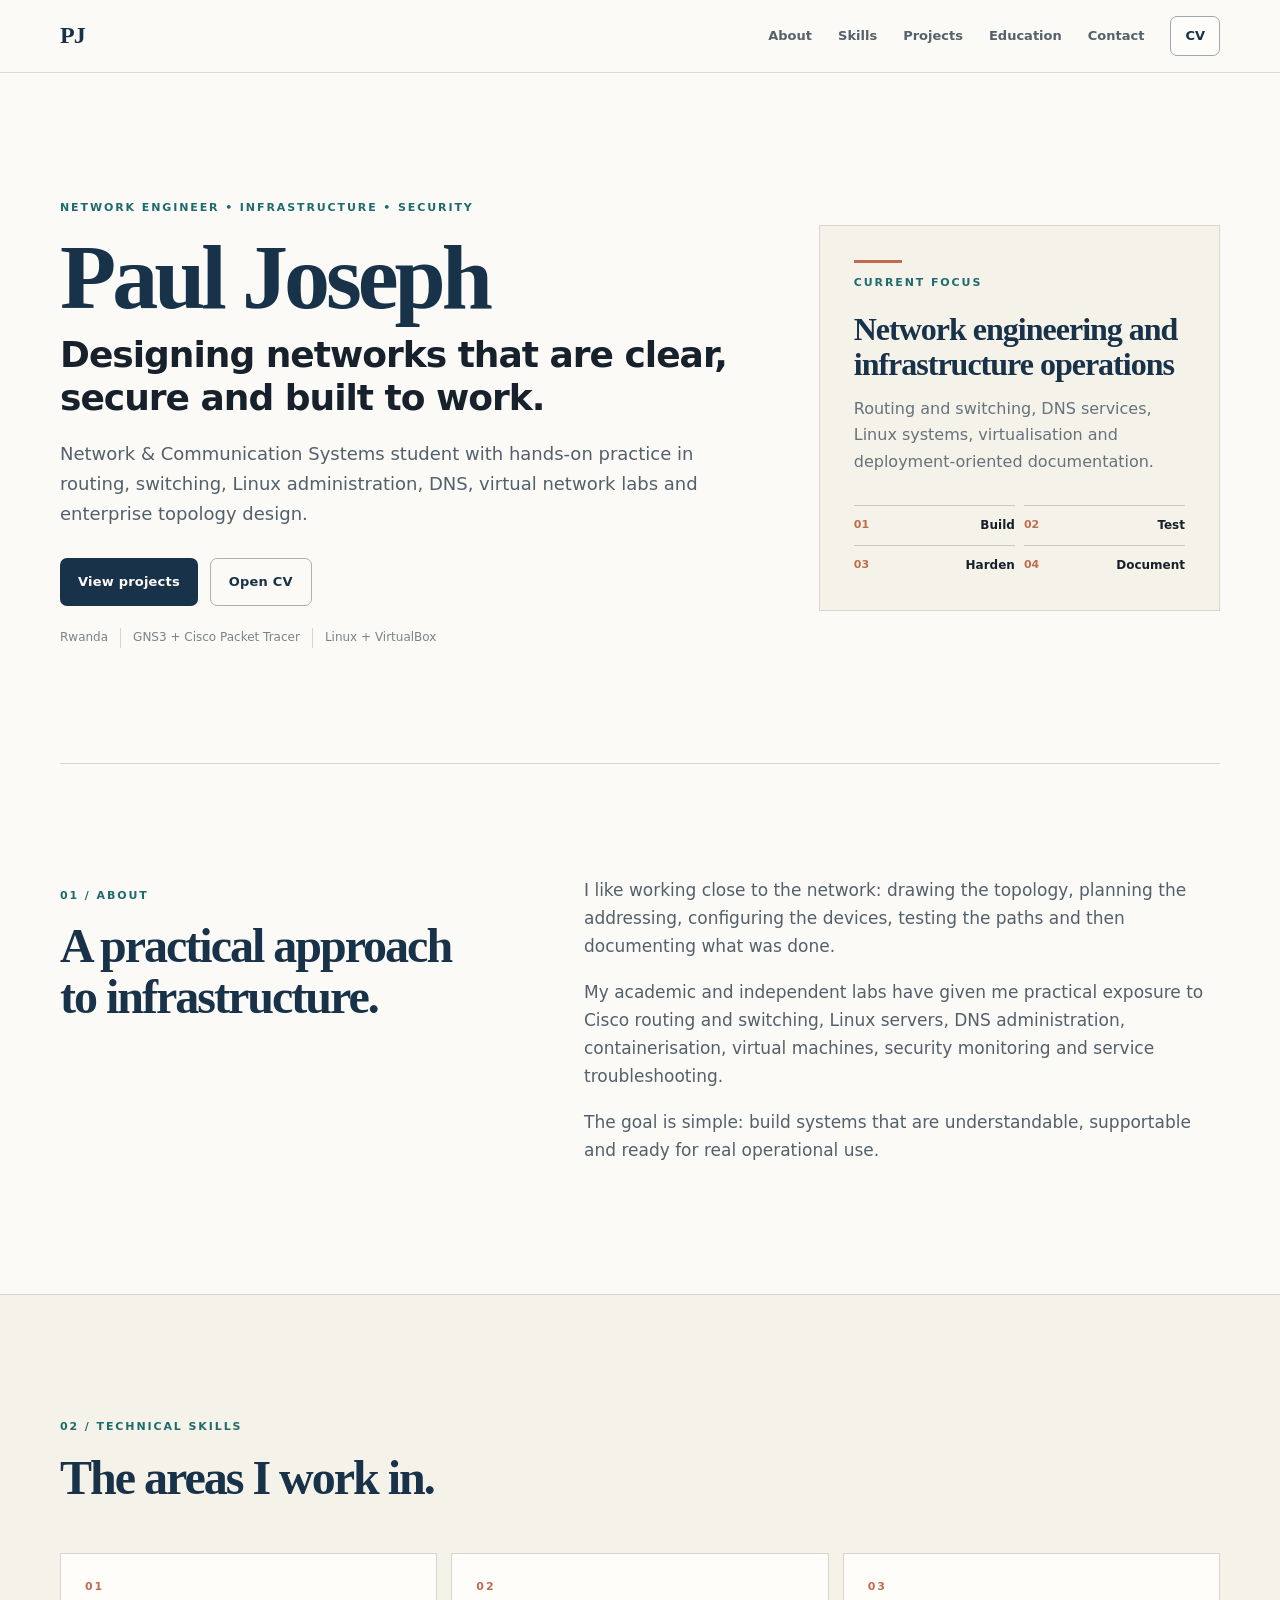
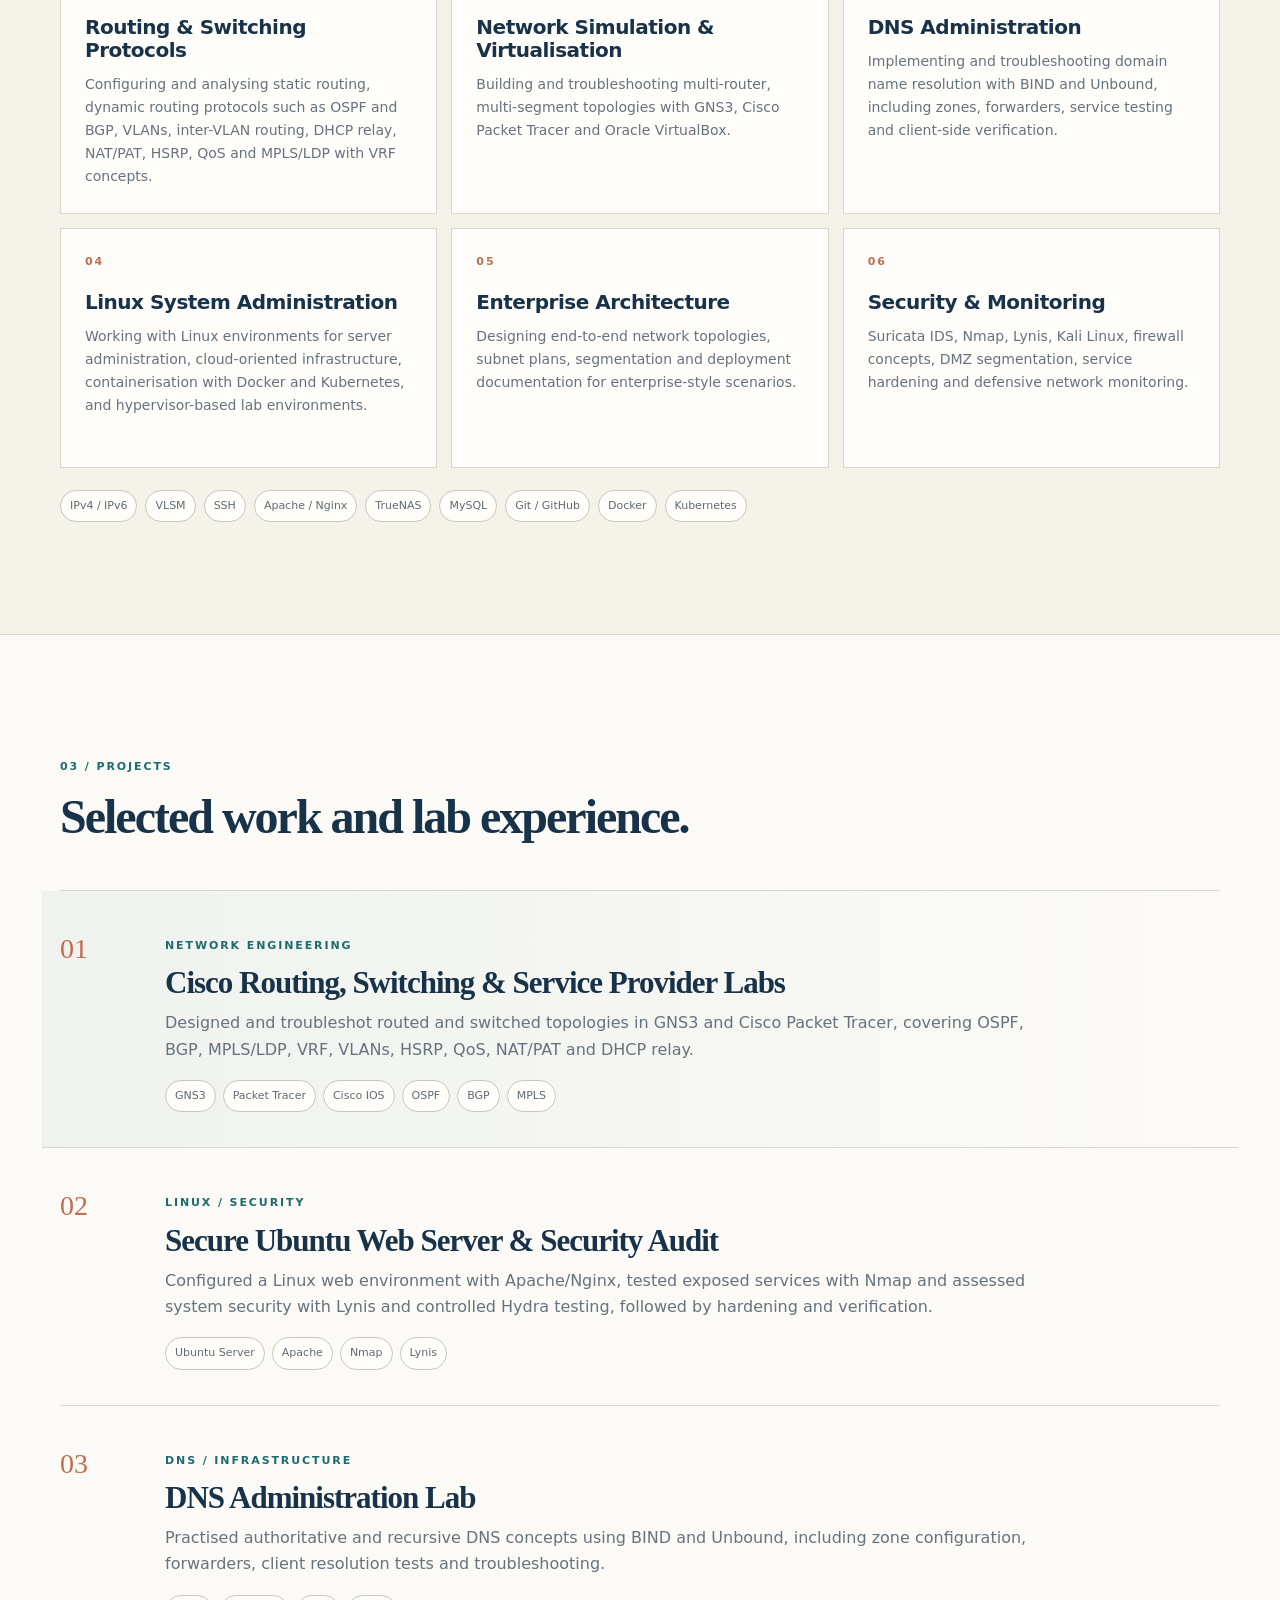
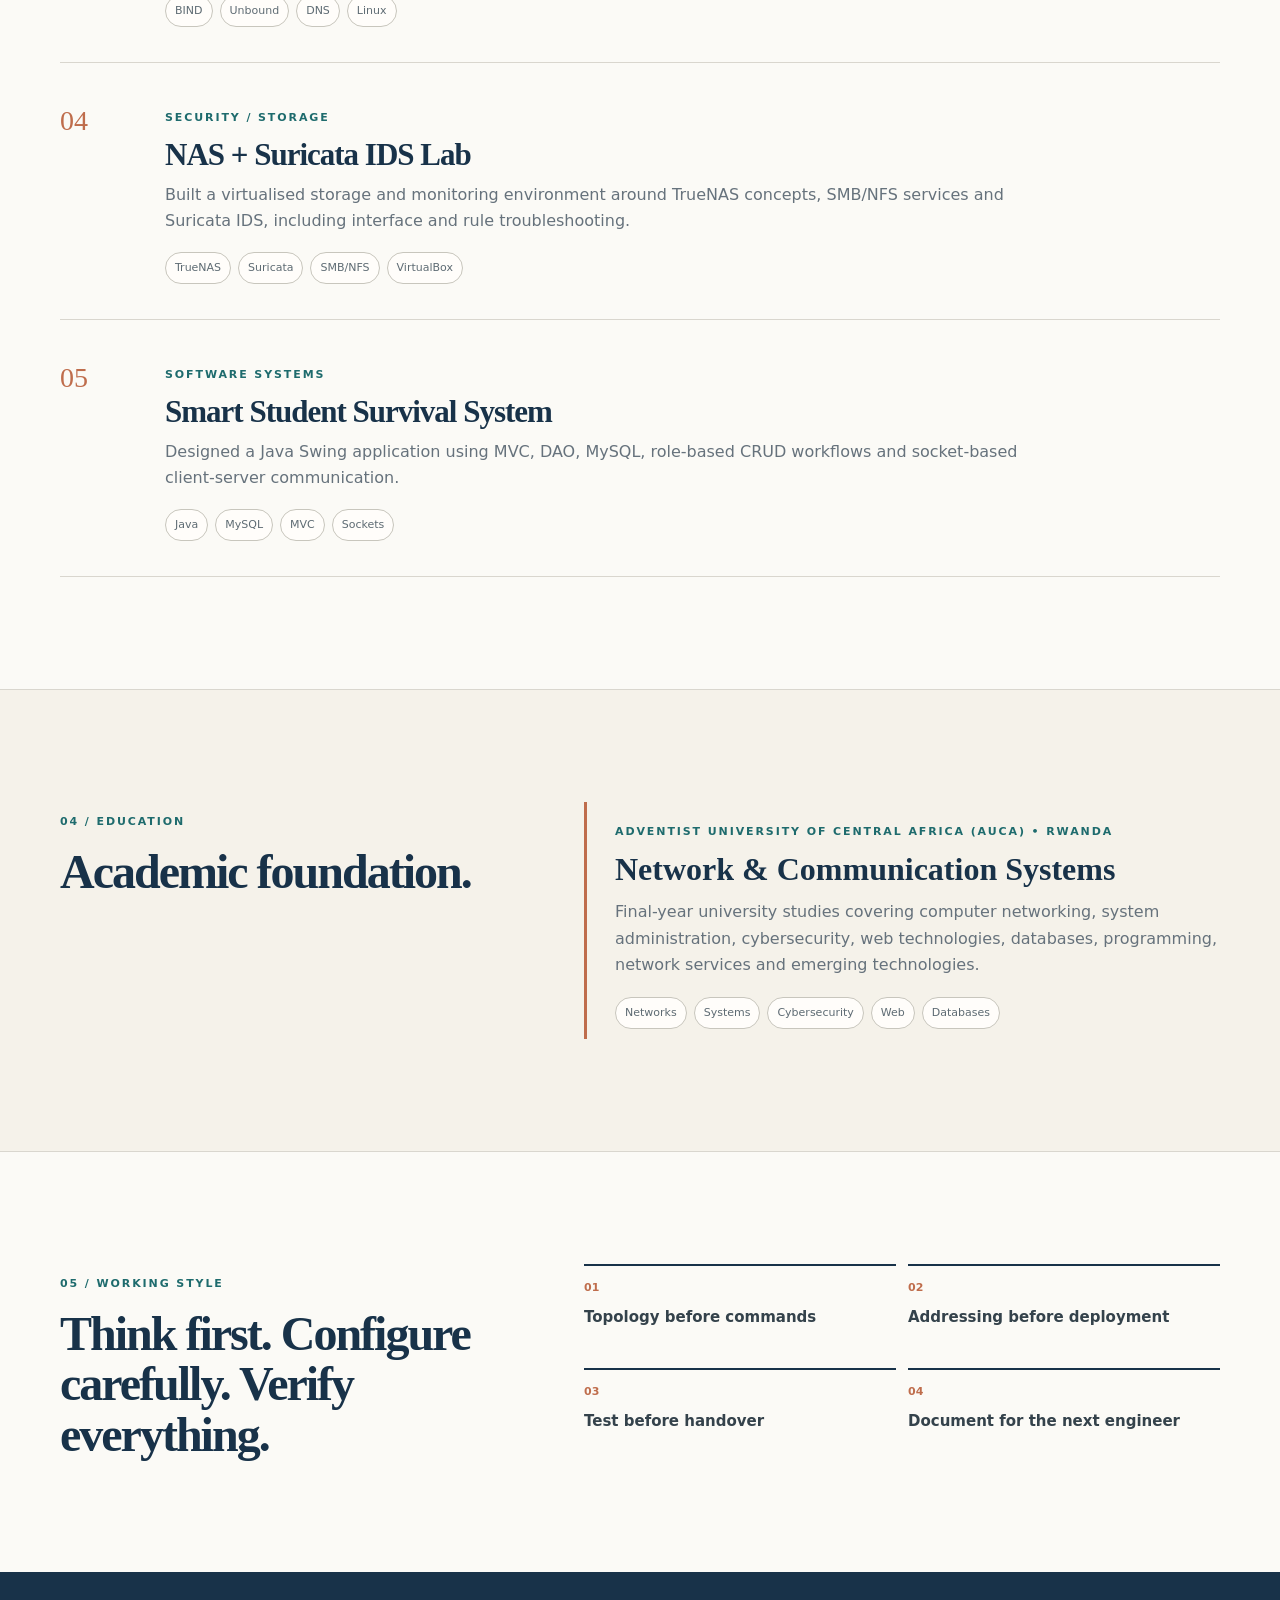
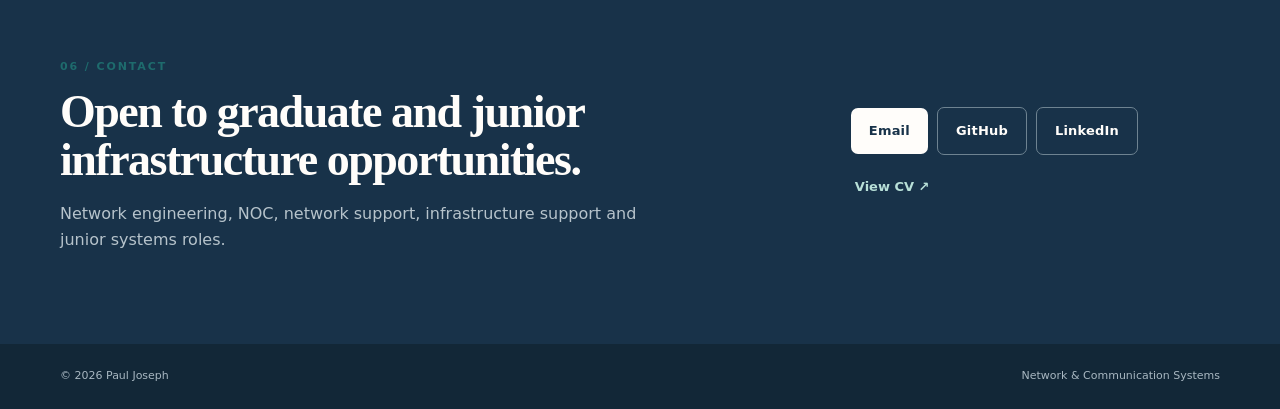
==== commit dc9707aa: "Add LinkedIn profile link to portfolio" ====
--- a/index.html
+++ b/index.html
@@ -1 +1 @@
-<!doctype html><html lang="en"><head><meta charset="utf-8"><meta name="viewport" content="width=device-width, initial-scale=1"><meta name="description" content="Paul Joseph - Network Engineer portfolio focused on routing, switching, Linux infrastructure, DNS administration, network simulation and enterprise architecture."><title>Paul Joseph | Network Engineer</title><link rel="stylesheet" href="style.css"></head><body><header class="site-header"><nav class="nav container"><a class="brand" href="#top">PJ</a><div class="nav-links"><a href="#about">About</a><a href="#skills">Skills</a><a href="#projects">Projects</a><a href="#education">Education</a><a href="#contact">Contact</a><a class="cv-link" href="cv.html" target="_blank" rel="noopener">CV</a></div></nav></header><main id="top"><section class="hero container"><div class="hero-copy"><p class="eyebrow">NETWORK ENGINEER • INFRASTRUCTURE • SECURITY</p><h1>Paul Joseph</h1><h2>Designing networks that are clear, secure and built to work.</h2><p class="lead">Network & Communication Systems student with hands-on practice in routing, switching, Linux administration, DNS, virtual network labs and enterprise topology design.</p><div class="hero-actions"><a class="button button-dark" href="#projects">View projects</a><a class="button button-outline" href="cv.html" target="_blank" rel="noopener">Open CV</a></div><div class="hero-meta"><span>Rwanda</span><span>GNS3 + Cisco Packet Tracer</span><span>Linux + VirtualBox</span></div></div><aside class="hero-aside"><div class="aside-rule"></div><p class="aside-label">CURRENT FOCUS</p><h3>Network engineering and infrastructure operations</h3><p>Routing and switching, DNS services, Linux systems, virtualisation and deployment-oriented documentation.</p><div class="mini-list"><div><span>01</span><strong>Build</strong></div><div><span>02</span><strong>Test</strong></div><div><span>03</span><strong>Harden</strong></div><div><span>04</span><strong>Document</strong></div></div></aside></section><section id="about" class="section container about"><div class="section-head"><p class="section-number">01 / ABOUT</p><h2>A practical approach to infrastructure.</h2></div><div class="about-copy"><p>I like working close to the network: drawing the topology, planning the addressing, configuring the devices, testing the paths and then documenting what was done.</p><p>My academic and independent labs have given me practical exposure to Cisco routing and switching, Linux servers, DNS administration, containerisation, virtual machines, security monitoring and service troubleshooting.</p><p>The goal is simple: build systems that are understandable, supportable and ready for real operational use.</p></div></section><section id="skills" class="section section-tint"><div class="container"><div class="section-head"><p class="section-number">02 / TECHNICAL SKILLS</p><h2>The areas I work in.</h2></div><div class="skills-grid"><article class="skill-card"><p class="skill-index">01</p><h3>Routing & Switching Protocols</h3><p>Configuring and analysing static routing, dynamic routing protocols such as OSPF and BGP, VLANs, inter-VLAN routing, DHCP relay, NAT/PAT, HSRP, QoS and MPLS/LDP with VRF concepts.</p></article><article class="skill-card"><p class="skill-index">02</p><h3>Network Simulation & Virtualisation</h3><p>Building and troubleshooting multi-router, multi-segment topologies with GNS3, Cisco Packet Tracer and Oracle VirtualBox.</p></article><article class="skill-card"><p class="skill-index">03</p><h3>DNS Administration</h3><p>Implementing and troubleshooting domain name resolution with BIND and Unbound, including zones, forwarders, service testing and client-side verification.</p></article><article class="skill-card"><p class="skill-index">04</p><h3>Linux System Administration</h3><p>Working with Linux environments for server administration, cloud-oriented infrastructure, containerisation with Docker and Kubernetes, and hypervisor-based lab environments.</p></article><article class="skill-card"><p class="skill-index">05</p><h3>Enterprise Architecture</h3><p>Designing end-to-end network topologies, subnet plans, segmentation and deployment documentation for enterprise-style scenarios.</p></article><article class="skill-card"><p class="skill-index">06</p><h3>Security & Monitoring</h3><p>Suricata IDS, Nmap, Lynis, Kali Linux, firewall concepts, DMZ segmentation, service hardening and defensive network monitoring.</p></article></div><div class="tool-strip"><span>IPv4 / IPv6</span><span>VLSM</span><span>SSH</span><span>Apache / Nginx</span><span>TrueNAS</span><span>MySQL</span><span>Git / GitHub</span><span>Docker</span><span>Kubernetes</span></div></div></section><section id="projects" class="section container"><div class="section-head"><p class="section-number">03 / PROJECTS</p><h2>Selected work and lab experience.</h2></div><div class="projects-list"><article class="project-row featured"><div class="project-no">01</div><div class="project-main"><p class="project-kicker">NETWORK ENGINEERING</p><h3>Cisco Routing, Switching & Service Provider Labs</h3><p>Designed and troubleshot routed and switched topologies in GNS3 and Cisco Packet Tracer, covering OSPF, BGP, MPLS/LDP, VRF, VLANs, HSRP, QoS, NAT/PAT and DHCP relay.</p><div class="tags"><span>GNS3</span><span>Packet Tracer</span><span>Cisco IOS</span><span>OSPF</span><span>BGP</span><span>MPLS</span></div></div></article><article class="project-row"><div class="project-no">02</div><div class="project-main"><p class="project-kicker">LINUX / SECURITY</p><h3>Secure Ubuntu Web Server & Security Audit</h3><p>Configured a Linux web environment with Apache/Nginx, tested exposed services with Nmap and assessed system security with Lynis and controlled Hydra testing, followed by hardening and verification.</p><div class="tags"><span>Ubuntu Server</span><span>Apache</span><span>Nmap</span><span>Lynis</span></div></div></article><article class="project-row"><div class="project-no">03</div><div class="project-main"><p class="project-kicker">DNS / INFRASTRUCTURE</p><h3>DNS Administration Lab</h3><p>Practised authoritative and recursive DNS concepts using BIND and Unbound, including zone configuration, forwarders, client resolution tests and troubleshooting.</p><div class="tags"><span>BIND</span><span>Unbound</span><span>DNS</span><span>Linux</span></div></div></article><article class="project-row"><div class="project-no">04</div><div class="project-main"><p class="project-kicker">SECURITY / STORAGE</p><h3>NAS + Suricata IDS Lab</h3><p>Built a virtualised storage and monitoring environment around TrueNAS concepts, SMB/NFS services and Suricata IDS, including interface and rule troubleshooting.</p><div class="tags"><span>TrueNAS</span><span>Suricata</span><span>SMB/NFS</span><span>VirtualBox</span></div></div></article><article class="project-row"><div class="project-no">05</div><div class="project-main"><p class="project-kicker">SOFTWARE SYSTEMS</p><h3>Smart Student Survival System</h3><p>Designed a Java Swing application using MVC, DAO, MySQL, role-based CRUD workflows and socket-based client-server communication.</p><div class="tags"><span>Java</span><span>MySQL</span><span>MVC</span><span>Sockets</span></div></div></article></div></section><section id="education" class="section section-tint"><div class="container education-grid"><div class="section-head"><p class="section-number">04 / EDUCATION</p><h2>Academic foundation.</h2></div><div class="education-card"><p class="education-meta">Adventist University of Central Africa (AUCA) • Rwanda</p><h3>Network & Communication Systems</h3><p>Final-year university studies covering computer networking, system administration, cybersecurity, web technologies, databases, programming, network services and emerging technologies.</p><div class="study-tags"><span>Networks</span><span>Systems</span><span>Cybersecurity</span><span>Web</span><span>Databases</span></div></div></div></section><section class="section container working-style"><div class="section-head"><p class="section-number">05 / WORKING STYLE</p><h2>Think first. Configure carefully. Verify everything.</h2></div><div class="principles"><div><b>01</b><span>Topology before commands</span></div><div><b>02</b><span>Addressing before deployment</span></div><div><b>03</b><span>Test before handover</span></div><div><b>04</b><span>Document for the next engineer</span></div></div></section><section id="contact" class="contact-section"><div class="container contact-inner"><div><p class="section-number">06 / CONTACT</p><h2>Open to graduate and junior infrastructure opportunities.</h2><p>Network engineering, NOC, network support, infrastructure support and junior systems roles.</p></div><div class="contact-links"><a class="button button-light" href="mailto:lukaabdallah578@gmail.com">Email</a><a class="button button-outline-light" href="https://github.com/lukaabdallah578-art" target="_blank" rel="noopener">GitHub</a><a class="contact-cv" href="cv.html">View CV ↗</a></div></div></section></main><footer class="footer"><div class="container"><span>© 2026 Paul Joseph</span><span>Network & Communication Systems</span></div></footer></body></html>+<!doctype html><html lang="en"><head><meta charset="utf-8"><meta name="viewport" content="width=device-width, initial-scale=1"><meta name="description" content="Paul Joseph - Network Engineer portfolio focused on routing, switching, Linux infrastructure, DNS administration, network simulation and enterprise architecture."><title>Paul Joseph | Network Engineer</title><link rel="stylesheet" href="style.css"></head><body><header class="site-header"><nav class="nav container"><a class="brand" href="#top">PJ</a><div class="nav-links"><a href="#about">About</a><a href="#skills">Skills</a><a href="#projects">Projects</a><a href="#education">Education</a><a href="#contact">Contact</a><a class="cv-link" href="cv.html" target="_blank" rel="noopener">CV</a></div></nav></header><main id="top"><section class="hero container"><div class="hero-copy"><p class="eyebrow">NETWORK ENGINEER • INFRASTRUCTURE • SECURITY</p><h1>Paul Joseph</h1><h2>Designing networks that are clear, secure and built to work.</h2><p class="lead">Network & Communication Systems student with hands-on practice in routing, switching, Linux administration, DNS, virtual network labs and enterprise topology design.</p><div class="hero-actions"><a class="button button-dark" href="#projects">View projects</a><a class="button button-outline" href="cv.html" target="_blank" rel="noopener">Open CV</a></div><div class="hero-meta"><span>Rwanda</span><span>GNS3 + Cisco Packet Tracer</span><span>Linux + VirtualBox</span></div></div><aside class="hero-aside"><div class="aside-rule"></div><p class="aside-label">CURRENT FOCUS</p><h3>Network engineering and infrastructure operations</h3><p>Routing and switching, DNS services, Linux systems, virtualisation and deployment-oriented documentation.</p><div class="mini-list"><div><span>01</span><strong>Build</strong></div><div><span>02</span><strong>Test</strong></div><div><span>03</span><strong>Harden</strong></div><div><span>04</span><strong>Document</strong></div></div></aside></section><section id="about" class="section container about"><div class="section-head"><p class="section-number">01 / ABOUT</p><h2>A practical approach to infrastructure.</h2></div><div class="about-copy"><p>I like working close to the network: drawing the topology, planning the addressing, configuring the devices, testing the paths and then documenting what was done.</p><p>My academic and independent labs have given me practical exposure to Cisco routing and switching, Linux servers, DNS administration, containerisation, virtual machines, security monitoring and service troubleshooting.</p><p>The goal is simple: build systems that are understandable, supportable and ready for real operational use.</p></div></section><section id="skills" class="section section-tint"><div class="container"><div class="section-head"><p class="section-number">02 / TECHNICAL SKILLS</p><h2>The areas I work in.</h2></div><div class="skills-grid"><article class="skill-card"><p class="skill-index">01</p><h3>Routing & Switching Protocols</h3><p>Configuring and analysing static routing, dynamic routing protocols such as OSPF and BGP, VLANs, inter-VLAN routing, DHCP relay, NAT/PAT, HSRP, QoS and MPLS/LDP with VRF concepts.</p></article><article class="skill-card"><p class="skill-index">02</p><h3>Network Simulation & Virtualisation</h3><p>Building and troubleshooting multi-router, multi-segment topologies with GNS3, Cisco Packet Tracer and Oracle VirtualBox.</p></article><article class="skill-card"><p class="skill-index">03</p><h3>DNS Administration</h3><p>Implementing and troubleshooting domain name resolution with BIND and Unbound, including zones, forwarders, service testing and client-side verification.</p></article><article class="skill-card"><p class="skill-index">04</p><h3>Linux System Administration</h3><p>Working with Linux environments for server administration, cloud-oriented infrastructure, containerisation with Docker and Kubernetes, and hypervisor-based lab environments.</p></article><article class="skill-card"><p class="skill-index">05</p><h3>Enterprise Architecture</h3><p>Designing end-to-end network topologies, subnet plans, segmentation and deployment documentation for enterprise-style scenarios.</p></article><article class="skill-card"><p class="skill-index">06</p><h3>Security & Monitoring</h3><p>Suricata IDS, Nmap, Lynis, Kali Linux, firewall concepts, DMZ segmentation, service hardening and defensive network monitoring.</p></article></div><div class="tool-strip"><span>IPv4 / IPv6</span><span>VLSM</span><span>SSH</span><span>Apache / Nginx</span><span>TrueNAS</span><span>MySQL</span><span>Git / GitHub</span><span>Docker</span><span>Kubernetes</span></div></div></section><section id="projects" class="section container"><div class="section-head"><p class="section-number">03 / PROJECTS</p><h2>Selected work and lab experience.</h2></div><div class="projects-list"><article class="project-row featured"><div class="project-no">01</div><div class="project-main"><p class="project-kicker">NETWORK ENGINEERING</p><h3>Cisco Routing, Switching & Service Provider Labs</h3><p>Designed and troubleshot routed and switched topologies in GNS3 and Cisco Packet Tracer, covering OSPF, BGP, MPLS/LDP, VRF, VLANs, HSRP, QoS, NAT/PAT and DHCP relay.</p><div class="tags"><span>GNS3</span><span>Packet Tracer</span><span>Cisco IOS</span><span>OSPF</span><span>BGP</span><span>MPLS</span></div></div></article><article class="project-row"><div class="project-no">02</div><div class="project-main"><p class="project-kicker">LINUX / SECURITY</p><h3>Secure Ubuntu Web Server & Security Audit</h3><p>Configured a Linux web environment with Apache/Nginx, tested exposed services with Nmap and assessed system security with Lynis and controlled Hydra testing, followed by hardening and verification.</p><div class="tags"><span>Ubuntu Server</span><span>Apache</span><span>Nmap</span><span>Lynis</span></div></div></article><article class="project-row"><div class="project-no">03</div><div class="project-main"><p class="project-kicker">DNS / INFRASTRUCTURE</p><h3>DNS Administration Lab</h3><p>Practised authoritative and recursive DNS concepts using BIND and Unbound, including zone configuration, forwarders, client resolution tests and troubleshooting.</p><div class="tags"><span>BIND</span><span>Unbound</span><span>DNS</span><span>Linux</span></div></div></article><article class="project-row"><div class="project-no">04</div><div class="project-main"><p class="project-kicker">SECURITY / STORAGE</p><h3>NAS + Suricata IDS Lab</h3><p>Built a virtualised storage and monitoring environment around TrueNAS concepts, SMB/NFS services and Suricata IDS, including interface and rule troubleshooting.</p><div class="tags"><span>TrueNAS</span><span>Suricata</span><span>SMB/NFS</span><span>VirtualBox</span></div></div></article><article class="project-row"><div class="project-no">05</div><div class="project-main"><p class="project-kicker">SOFTWARE SYSTEMS</p><h3>Smart Student Survival System</h3><p>Designed a Java Swing application using MVC, DAO, MySQL, role-based CRUD workflows and socket-based client-server communication.</p><div class="tags"><span>Java</span><span>MySQL</span><span>MVC</span><span>Sockets</span></div></div></article></div></section><section id="education" class="section section-tint"><div class="container education-grid"><div class="section-head"><p class="section-number">04 / EDUCATION</p><h2>Academic foundation.</h2></div><div class="education-card"><p class="education-meta">Adventist University of Central Africa (AUCA) • Rwanda</p><h3>Network & Communication Systems</h3><p>Final-year university studies covering computer networking, system administration, cybersecurity, web technologies, databases, programming, network services and emerging technologies.</p><div class="study-tags"><span>Networks</span><span>Systems</span><span>Cybersecurity</span><span>Web</span><span>Databases</span></div></div></div></section><section class="section container working-style"><div class="section-head"><p class="section-number">05 / WORKING STYLE</p><h2>Think first. Configure carefully. Verify everything.</h2></div><div class="principles"><div><b>01</b><span>Topology before commands</span></div><div><b>02</b><span>Addressing before deployment</span></div><div><b>03</b><span>Test before handover</span></div><div><b>04</b><span>Document for the next engineer</span></div></div></section><section id="contact" class="contact-section"><div class="container contact-inner"><div><p class="section-number">06 / CONTACT</p><h2>Open to graduate and junior infrastructure opportunities.</h2><p>Network engineering, NOC, network support, infrastructure support and junior systems roles.</p></div><div class="contact-links"><a class="button button-light" href="mailto:lukaabdallah578@gmail.com">Email</a><a class="button button-outline-light" href="https://github.com/lukaabdallah578-art" target="_blank" rel="noopener">GitHub</a><a class="button button-outline-light" href="https://www.linkedin.com/in/paul-joseph-luka/" target="_blank" rel="noopener">LinkedIn</a><a class="contact-cv" href="cv.html">View CV ↗</a></div></div></section></main><footer class="footer"><div class="container"><span>© 2026 Paul Joseph</span><span>Network & Communication Systems</span></div></footer></body></html>
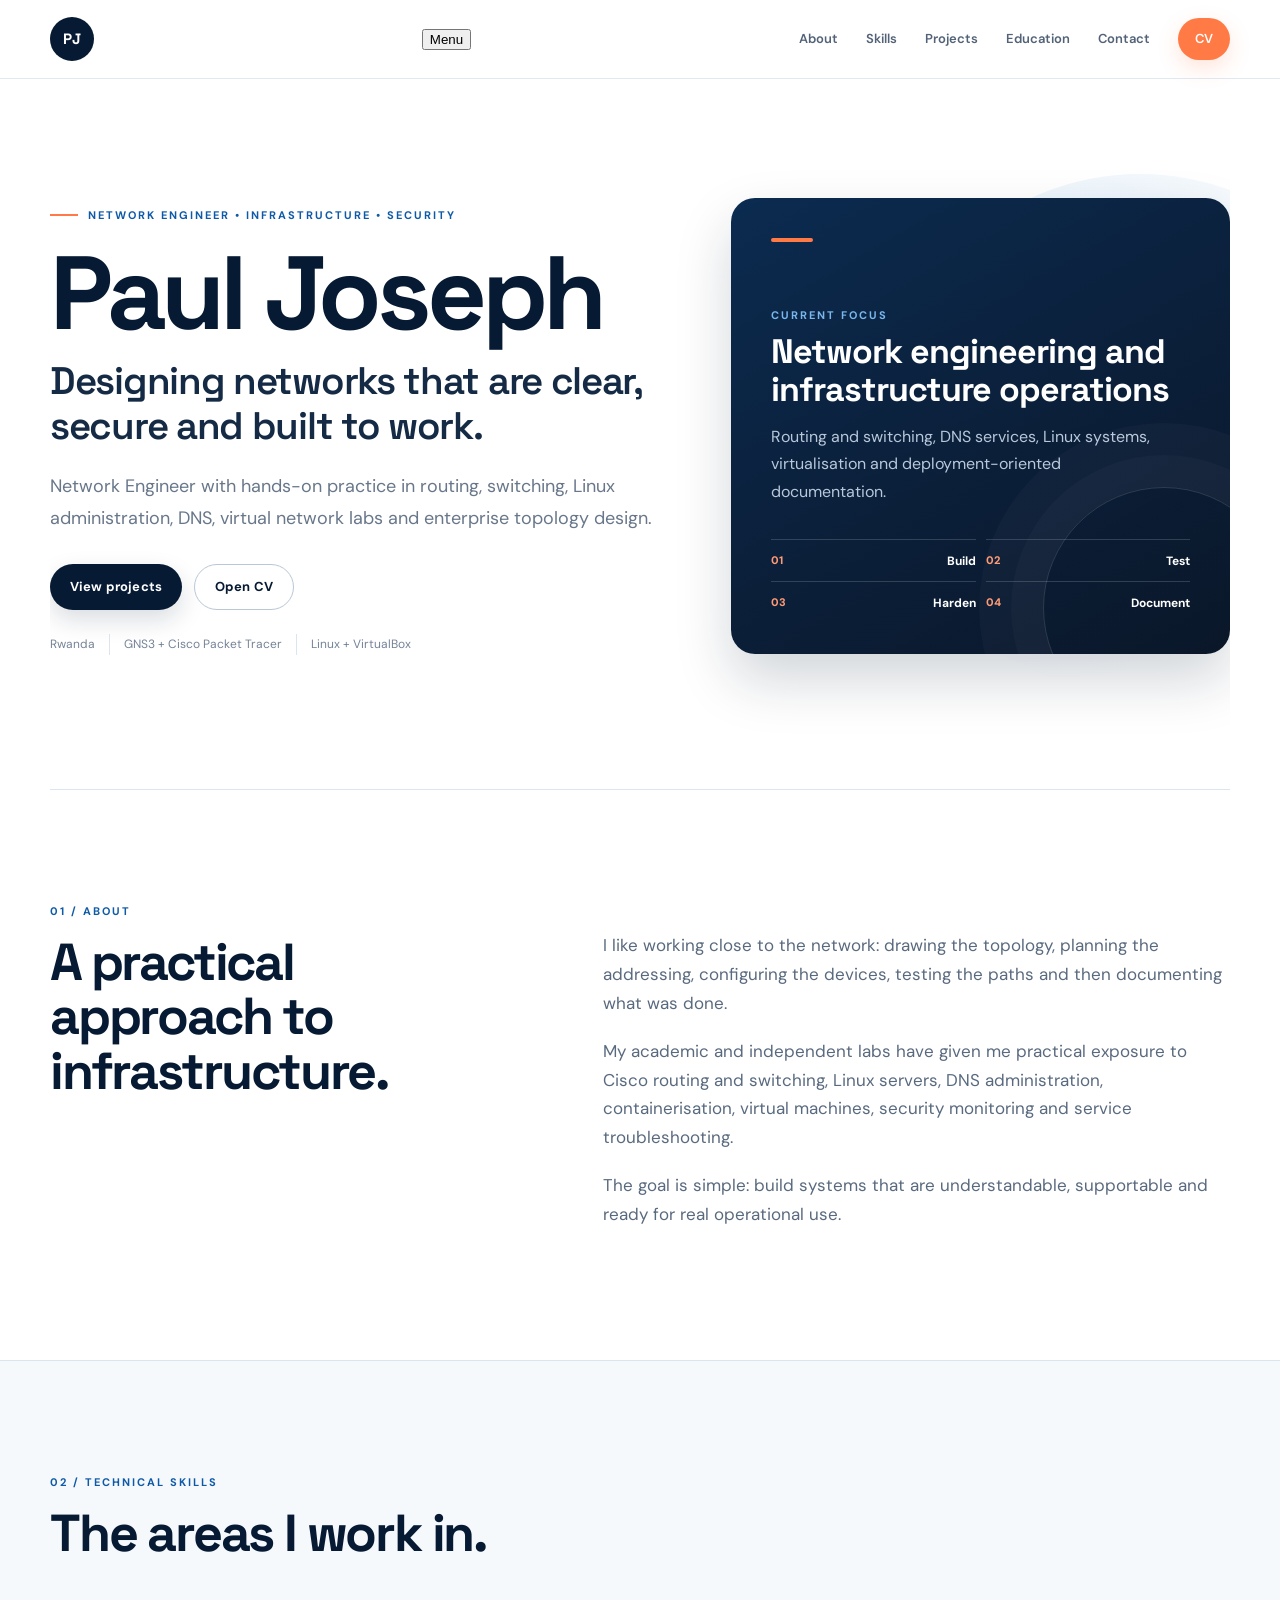
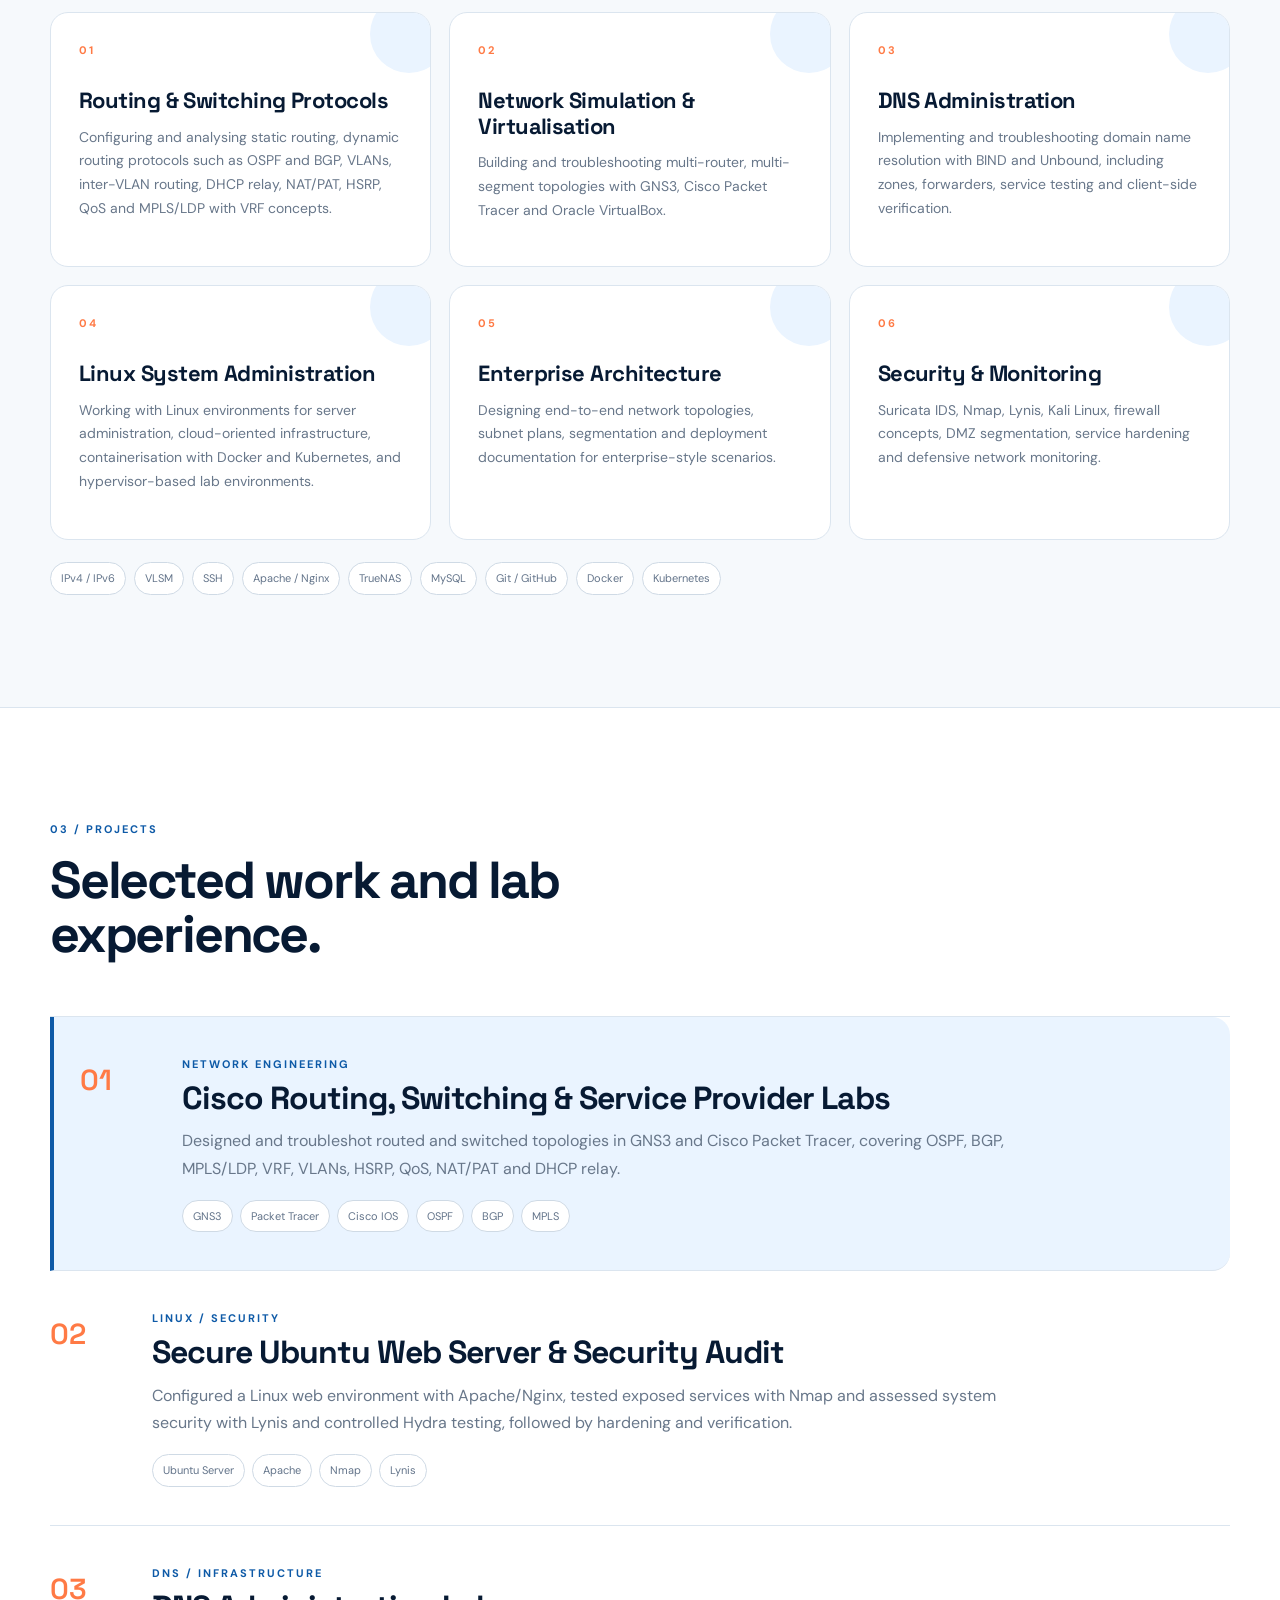
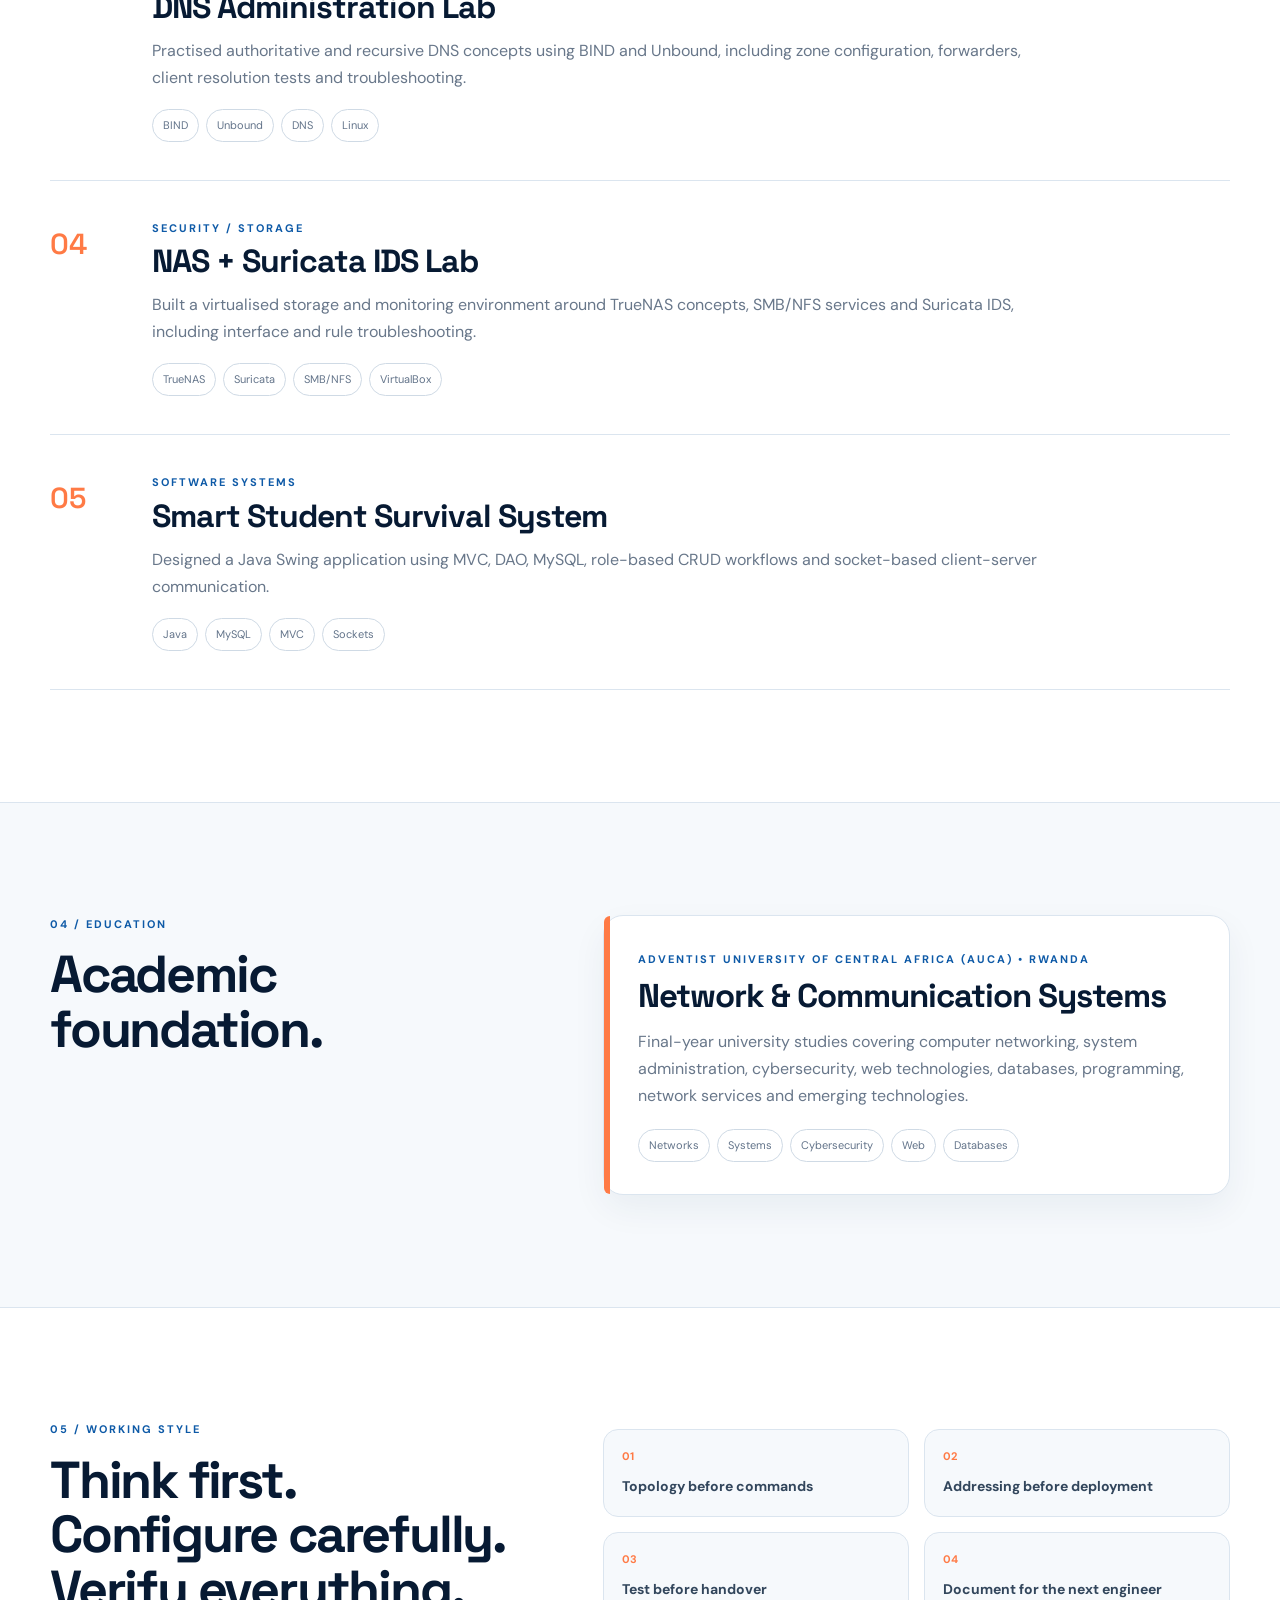
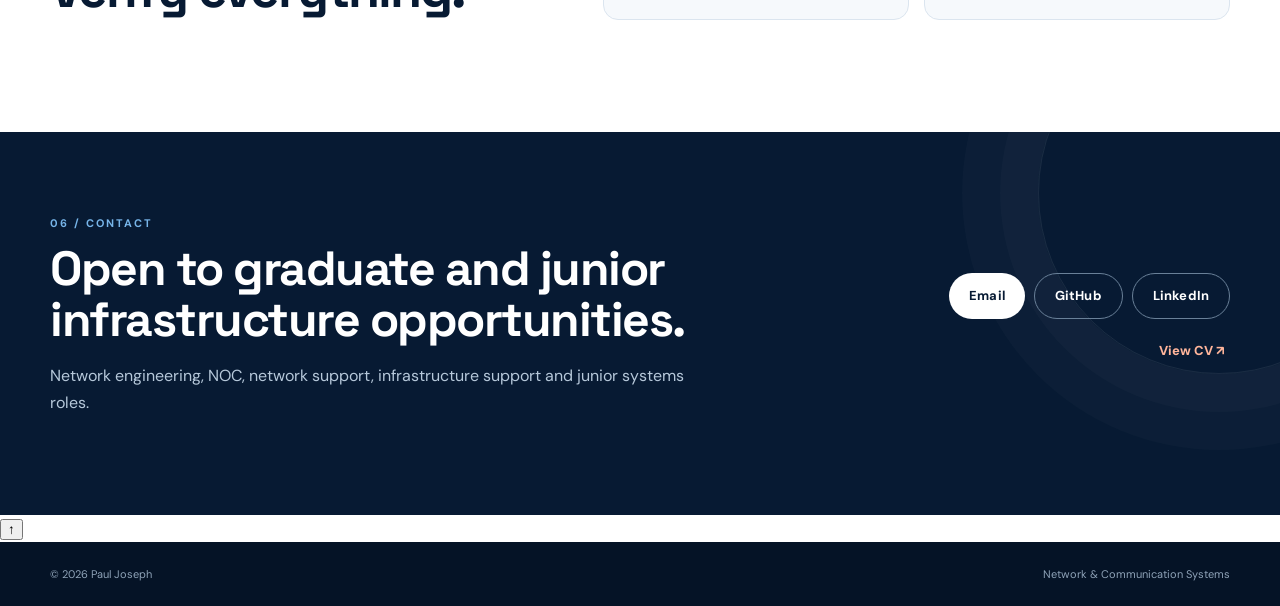
==== commit 727ab0a6: "Update portfolio identity and interactions" ====
--- a/index.html
+++ b/index.html
@@ -1 +1,112 @@
-<!doctype html><html lang="en"><head><meta charset="utf-8"><meta name="viewport" content="width=device-width, initial-scale=1"><meta name="description" content="Paul Joseph - Network Engineer portfolio focused on routing, switching, Linux infrastructure, DNS administration, network simulation and enterprise architecture."><title>Paul Joseph | Network Engineer</title><link rel="stylesheet" href="style.css"></head><body><header class="site-header"><nav class="nav container"><a class="brand" href="#top">PJ</a><div class="nav-links"><a href="#about">About</a><a href="#skills">Skills</a><a href="#projects">Projects</a><a href="#education">Education</a><a href="#contact">Contact</a><a class="cv-link" href="cv.html" target="_blank" rel="noopener">CV</a></div></nav></header><main id="top"><section class="hero container"><div class="hero-copy"><p class="eyebrow">NETWORK ENGINEER • INFRASTRUCTURE • SECURITY</p><h1>Paul Joseph</h1><h2>Designing networks that are clear, secure and built to work.</h2><p class="lead">Network & Communication Systems student with hands-on practice in routing, switching, Linux administration, DNS, virtual network labs and enterprise topology design.</p><div class="hero-actions"><a class="button button-dark" href="#projects">View projects</a><a class="button button-outline" href="cv.html" target="_blank" rel="noopener">Open CV</a></div><div class="hero-meta"><span>Rwanda</span><span>GNS3 + Cisco Packet Tracer</span><span>Linux + VirtualBox</span></div></div><aside class="hero-aside"><div class="aside-rule"></div><p class="aside-label">CURRENT FOCUS</p><h3>Network engineering and infrastructure operations</h3><p>Routing and switching, DNS services, Linux systems, virtualisation and deployment-oriented documentation.</p><div class="mini-list"><div><span>01</span><strong>Build</strong></div><div><span>02</span><strong>Test</strong></div><div><span>03</span><strong>Harden</strong></div><div><span>04</span><strong>Document</strong></div></div></aside></section><section id="about" class="section container about"><div class="section-head"><p class="section-number">01 / ABOUT</p><h2>A practical approach to infrastructure.</h2></div><div class="about-copy"><p>I like working close to the network: drawing the topology, planning the addressing, configuring the devices, testing the paths and then documenting what was done.</p><p>My academic and independent labs have given me practical exposure to Cisco routing and switching, Linux servers, DNS administration, containerisation, virtual machines, security monitoring and service troubleshooting.</p><p>The goal is simple: build systems that are understandable, supportable and ready for real operational use.</p></div></section><section id="skills" class="section section-tint"><div class="container"><div class="section-head"><p class="section-number">02 / TECHNICAL SKILLS</p><h2>The areas I work in.</h2></div><div class="skills-grid"><article class="skill-card"><p class="skill-index">01</p><h3>Routing & Switching Protocols</h3><p>Configuring and analysing static routing, dynamic routing protocols such as OSPF and BGP, VLANs, inter-VLAN routing, DHCP relay, NAT/PAT, HSRP, QoS and MPLS/LDP with VRF concepts.</p></article><article class="skill-card"><p class="skill-index">02</p><h3>Network Simulation & Virtualisation</h3><p>Building and troubleshooting multi-router, multi-segment topologies with GNS3, Cisco Packet Tracer and Oracle VirtualBox.</p></article><article class="skill-card"><p class="skill-index">03</p><h3>DNS Administration</h3><p>Implementing and troubleshooting domain name resolution with BIND and Unbound, including zones, forwarders, service testing and client-side verification.</p></article><article class="skill-card"><p class="skill-index">04</p><h3>Linux System Administration</h3><p>Working with Linux environments for server administration, cloud-oriented infrastructure, containerisation with Docker and Kubernetes, and hypervisor-based lab environments.</p></article><article class="skill-card"><p class="skill-index">05</p><h3>Enterprise Architecture</h3><p>Designing end-to-end network topologies, subnet plans, segmentation and deployment documentation for enterprise-style scenarios.</p></article><article class="skill-card"><p class="skill-index">06</p><h3>Security & Monitoring</h3><p>Suricata IDS, Nmap, Lynis, Kali Linux, firewall concepts, DMZ segmentation, service hardening and defensive network monitoring.</p></article></div><div class="tool-strip"><span>IPv4 / IPv6</span><span>VLSM</span><span>SSH</span><span>Apache / Nginx</span><span>TrueNAS</span><span>MySQL</span><span>Git / GitHub</span><span>Docker</span><span>Kubernetes</span></div></div></section><section id="projects" class="section container"><div class="section-head"><p class="section-number">03 / PROJECTS</p><h2>Selected work and lab experience.</h2></div><div class="projects-list"><article class="project-row featured"><div class="project-no">01</div><div class="project-main"><p class="project-kicker">NETWORK ENGINEERING</p><h3>Cisco Routing, Switching & Service Provider Labs</h3><p>Designed and troubleshot routed and switched topologies in GNS3 and Cisco Packet Tracer, covering OSPF, BGP, MPLS/LDP, VRF, VLANs, HSRP, QoS, NAT/PAT and DHCP relay.</p><div class="tags"><span>GNS3</span><span>Packet Tracer</span><span>Cisco IOS</span><span>OSPF</span><span>BGP</span><span>MPLS</span></div></div></article><article class="project-row"><div class="project-no">02</div><div class="project-main"><p class="project-kicker">LINUX / SECURITY</p><h3>Secure Ubuntu Web Server & Security Audit</h3><p>Configured a Linux web environment with Apache/Nginx, tested exposed services with Nmap and assessed system security with Lynis and controlled Hydra testing, followed by hardening and verification.</p><div class="tags"><span>Ubuntu Server</span><span>Apache</span><span>Nmap</span><span>Lynis</span></div></div></article><article class="project-row"><div class="project-no">03</div><div class="project-main"><p class="project-kicker">DNS / INFRASTRUCTURE</p><h3>DNS Administration Lab</h3><p>Practised authoritative and recursive DNS concepts using BIND and Unbound, including zone configuration, forwarders, client resolution tests and troubleshooting.</p><div class="tags"><span>BIND</span><span>Unbound</span><span>DNS</span><span>Linux</span></div></div></article><article class="project-row"><div class="project-no">04</div><div class="project-main"><p class="project-kicker">SECURITY / STORAGE</p><h3>NAS + Suricata IDS Lab</h3><p>Built a virtualised storage and monitoring environment around TrueNAS concepts, SMB/NFS services and Suricata IDS, including interface and rule troubleshooting.</p><div class="tags"><span>TrueNAS</span><span>Suricata</span><span>SMB/NFS</span><span>VirtualBox</span></div></div></article><article class="project-row"><div class="project-no">05</div><div class="project-main"><p class="project-kicker">SOFTWARE SYSTEMS</p><h3>Smart Student Survival System</h3><p>Designed a Java Swing application using MVC, DAO, MySQL, role-based CRUD workflows and socket-based client-server communication.</p><div class="tags"><span>Java</span><span>MySQL</span><span>MVC</span><span>Sockets</span></div></div></article></div></section><section id="education" class="section section-tint"><div class="container education-grid"><div class="section-head"><p class="section-number">04 / EDUCATION</p><h2>Academic foundation.</h2></div><div class="education-card"><p class="education-meta">Adventist University of Central Africa (AUCA) • Rwanda</p><h3>Network & Communication Systems</h3><p>Final-year university studies covering computer networking, system administration, cybersecurity, web technologies, databases, programming, network services and emerging technologies.</p><div class="study-tags"><span>Networks</span><span>Systems</span><span>Cybersecurity</span><span>Web</span><span>Databases</span></div></div></div></section><section class="section container working-style"><div class="section-head"><p class="section-number">05 / WORKING STYLE</p><h2>Think first. Configure carefully. Verify everything.</h2></div><div class="principles"><div><b>01</b><span>Topology before commands</span></div><div><b>02</b><span>Addressing before deployment</span></div><div><b>03</b><span>Test before handover</span></div><div><b>04</b><span>Document for the next engineer</span></div></div></section><section id="contact" class="contact-section"><div class="container contact-inner"><div><p class="section-number">06 / CONTACT</p><h2>Open to graduate and junior infrastructure opportunities.</h2><p>Network engineering, NOC, network support, infrastructure support and junior systems roles.</p></div><div class="contact-links"><a class="button button-light" href="mailto:lukaabdallah578@gmail.com">Email</a><a class="button button-outline-light" href="https://github.com/lukaabdallah578-art" target="_blank" rel="noopener">GitHub</a><a class="button button-outline-light" href="https://www.linkedin.com/in/paul-joseph-luka/" target="_blank" rel="noopener">LinkedIn</a><a class="contact-cv" href="cv.html">View CV ↗</a></div></div></section></main><footer class="footer"><div class="container"><span>© 2026 Paul Joseph</span><span>Network & Communication Systems</span></div></footer></body></html>+<!doctype html>
+<html lang="en">
+<head>
+  <meta charset="utf-8">
+  <meta name="viewport" content="width=device-width, initial-scale=1">
+  <meta name="description" content="Paul Joseph - Network Engineer portfolio focused on routing, switching, Linux infrastructure, DNS administration, network simulation and enterprise architecture.">
+  <title>Paul Joseph | Network Engineer</title>
+  <link rel="stylesheet" href="style.css">
+  <script src="script.js" defer></script>
+</head>
+<body>
+<header class="site-header">
+  <nav class="nav container">
+    <a class="brand" href="#top">PJ</a>
+    <button class="menu-toggle" aria-label="Open navigation" aria-expanded="false">Menu</button><div class="nav-links">
+      <a href="#about">About</a>
+      <a href="#skills">Skills</a>
+      <a href="#projects">Projects</a>
+      <a href="#education">Education</a>
+      <a href="#contact">Contact</a>
+      <a class="cv-link" href="cv.html" target="_blank" rel="noopener">CV</a>
+    </div>
+  </nav>
+</header>
+
+<main id="top">
+  <section class="hero container">
+    <div class="hero-copy reveal">
+      <p class="eyebrow">NETWORK ENGINEER • INFRASTRUCTURE • SECURITY</p>
+      <h1>Paul Joseph</h1>
+      <h2>Designing networks that are clear, secure and built to work.</h2>
+      <p class="lead">Network Engineer with hands-on practice in routing, switching, Linux administration, DNS, virtual network labs and enterprise topology design.</p>
+      <div class="hero-actions">
+        <a class="button button-dark" href="#projects">View projects</a>
+        <a class="button button-outline" href="cv.html" target="_blank" rel="noopener">Open CV</a>
+      </div>
+      <div class="hero-meta">
+        <span>Rwanda</span><span>GNS3 + Cisco Packet Tracer</span><span>Linux + VirtualBox</span>
+      </div>
+    </div>
+    <aside class="hero-aside reveal">
+      <div class="aside-rule"></div>
+      <p class="aside-label">CURRENT FOCUS</p>
+      <h3>Network engineering and infrastructure operations</h3>
+      <p>Routing and switching, DNS services, Linux systems, virtualisation and deployment-oriented documentation.</p>
+      <div class="mini-list">
+        <div><span>01</span><strong>Build</strong></div>
+        <div><span>02</span><strong>Test</strong></div>
+        <div><span>03</span><strong>Harden</strong></div>
+        <div><span>04</span><strong>Document</strong></div>
+      </div>
+    </aside>
+  </section>
+
+  <section id="about" class="section container about reveal-group">
+    <div class="section-head"><p class="section-number">01 / ABOUT</p><h2>A practical approach to infrastructure.</h2></div>
+    <div class="about-copy">
+      <p>I like working close to the network: drawing the topology, planning the addressing, configuring the devices, testing the paths and then documenting what was done.</p>
+      <p>My academic and independent labs have given me practical exposure to Cisco routing and switching, Linux servers, DNS administration, containerisation, virtual machines, security monitoring and service troubleshooting.</p>
+      <p>The goal is simple: build systems that are understandable, supportable and ready for real operational use.</p>
+    </div>
+  </section>
+
+  <section id="skills" class="section section-tint reveal-group">
+    <div class="container">
+      <div class="section-head"><p class="section-number">02 / TECHNICAL SKILLS</p><h2>The areas I work in.</h2></div>
+      <div class="skills-grid">
+        <article class="skill-card"><p class="skill-index">01</p><h3>Routing & Switching Protocols</h3><p>Configuring and analysing static routing, dynamic routing protocols such as OSPF and BGP, VLANs, inter-VLAN routing, DHCP relay, NAT/PAT, HSRP, QoS and MPLS/LDP with VRF concepts.</p></article>
+        <article class="skill-card"><p class="skill-index">02</p><h3>Network Simulation & Virtualisation</h3><p>Building and troubleshooting multi-router, multi-segment topologies with GNS3, Cisco Packet Tracer and Oracle VirtualBox.</p></article>
+        <article class="skill-card"><p class="skill-index">03</p><h3>DNS Administration</h3><p>Implementing and troubleshooting domain name resolution with BIND and Unbound, including zones, forwarders, service testing and client-side verification.</p></article>
+        <article class="skill-card"><p class="skill-index">04</p><h3>Linux System Administration</h3><p>Working with Linux environments for server administration, cloud-oriented infrastructure, containerisation with Docker and Kubernetes, and hypervisor-based lab environments.</p></article>
+        <article class="skill-card"><p class="skill-index">05</p><h3>Enterprise Architecture</h3><p>Designing end-to-end network topologies, subnet plans, segmentation and deployment documentation for enterprise-style scenarios.</p></article>
+        <article class="skill-card"><p class="skill-index">06</p><h3>Security & Monitoring</h3><p>Suricata IDS, Nmap, Lynis, Kali Linux, firewall concepts, DMZ segmentation, service hardening and defensive network monitoring.</p></article>
+      </div>
+      <div class="tool-strip"><span>IPv4 / IPv6</span><span>VLSM</span><span>SSH</span><span>Apache / Nginx</span><span>TrueNAS</span><span>MySQL</span><span>Git / GitHub</span><span>Docker</span><span>Kubernetes</span></div>
+    </div>
+  </section>
+
+  <section id="projects" class="section container reveal-group">
+    <div class="section-head"><p class="section-number">03 / PROJECTS</p><h2>Selected work and lab experience.</h2></div>
+    <div class="projects-list">
+      <article class="project-row featured"><div class="project-no">01</div><div class="project-main"><p class="project-kicker">NETWORK ENGINEERING</p><h3>Cisco Routing, Switching & Service Provider Labs</h3><p>Designed and troubleshot routed and switched topologies in GNS3 and Cisco Packet Tracer, covering OSPF, BGP, MPLS/LDP, VRF, VLANs, HSRP, QoS, NAT/PAT and DHCP relay.</p><div class="tags"><span>GNS3</span><span>Packet Tracer</span><span>Cisco IOS</span><span>OSPF</span><span>BGP</span><span>MPLS</span></div></div></article>
+      <article class="project-row"><div class="project-no">02</div><div class="project-main"><p class="project-kicker">LINUX / SECURITY</p><h3>Secure Ubuntu Web Server & Security Audit</h3><p>Configured a Linux web environment with Apache/Nginx, tested exposed services with Nmap and assessed system security with Lynis and controlled Hydra testing, followed by hardening and verification.</p><div class="tags"><span>Ubuntu Server</span><span>Apache</span><span>Nmap</span><span>Lynis</span></div></div></article>
+      <article class="project-row"><div class="project-no">03</div><div class="project-main"><p class="project-kicker">DNS / INFRASTRUCTURE</p><h3>DNS Administration Lab</h3><p>Practised authoritative and recursive DNS concepts using BIND and Unbound, including zone configuration, forwarders, client resolution tests and troubleshooting.</p><div class="tags"><span>BIND</span><span>Unbound</span><span>DNS</span><span>Linux</span></div></div></article>
+      <article class="project-row"><div class="project-no">04</div><div class="project-main"><p class="project-kicker">SECURITY / STORAGE</p><h3>NAS + Suricata IDS Lab</h3><p>Built a virtualised storage and monitoring environment around TrueNAS concepts, SMB/NFS services and Suricata IDS, including interface and rule troubleshooting.</p><div class="tags"><span>TrueNAS</span><span>Suricata</span><span>SMB/NFS</span><span>VirtualBox</span></div></div></article>
+      <article class="project-row"><div class="project-no">05</div><div class="project-main"><p class="project-kicker">SOFTWARE SYSTEMS</p><h3>Smart Student Survival System</h3><p>Designed a Java Swing application using MVC, DAO, MySQL, role-based CRUD workflows and socket-based client-server communication.</p><div class="tags"><span>Java</span><span>MySQL</span><span>MVC</span><span>Sockets</span></div></div></article>
+    </div>
+  </section>
+
+  <section id="education" class="section section-tint reveal-group">
+    <div class="container education-grid">
+      <div class="section-head"><p class="section-number">04 / EDUCATION</p><h2>Academic foundation.</h2></div>
+      <div class="education-card"><p class="education-meta">Adventist University of Central Africa (AUCA) • Rwanda</p><h3>Network & Communication Systems</h3><p>Final-year university studies covering computer networking, system administration, cybersecurity, web technologies, databases, programming, network services and emerging technologies.</p><div class="study-tags"><span>Networks</span><span>Systems</span><span>Cybersecurity</span><span>Web</span><span>Databases</span></div></div>
+    </div>
+  </section>
+
+  <section class="section container working-style reveal-group">
+    <div class="section-head"><p class="section-number">05 / WORKING STYLE</p><h2>Think first. Configure carefully. Verify everything.</h2></div>
+    <div class="principles"><div><b>01</b><span>Topology before commands</span></div><div><b>02</b><span>Addressing before deployment</span></div><div><b>03</b><span>Test before handover</span></div><div><b>04</b><span>Document for the next engineer</span></div></div>
+  </section>
+
+  <section id="contact" class="contact-section reveal-group">
+    <div class="container contact-inner">
+      <div><p class="section-number">06 / CONTACT</p><h2>Open to graduate and junior infrastructure opportunities.</h2><p>Network engineering, NOC, network support, infrastructure support and junior systems roles.</p></div>
+      <div class="contact-links"><a class="button button-light" href="mailto:lukaabdallah578@gmail.com">Email</a><a class="button button-outline-light" href="https://github.com/lukaabdallah578-art" target="_blank" rel="noopener">GitHub</a><a class="button button-outline-light" href="https://www.linkedin.com/in/paul-joseph-luka/" target="_blank" rel="noopener">LinkedIn</a><a class="contact-cv" href="cv.html">View CV ↗</a></div>
+    </div>
+  </section>
+</main>
+<button class="back-top" type="button" aria-label="Back to top">↑</button>
+<footer class="footer"><div class="container"><span>© 2026 Paul Joseph</span><span>Network & Communication Systems</span></div></footer>
+</body>
+</html>
--- a/style.css
+++ b/style.css
@@ -1 +1,173 @@
-:root{--ink:#17212b;--navy:#183249;--teal:#1e6b6d;--paper:#f5f2ea;--cream:#fbfaf6;--muted:#66727c;--line:#d9d6ce;--warm:#bf6d4c;--white:#fffdfa;--max:1160px}*{box-sizing:border-box}html{scroll-behavior:smooth}body{margin:0;background:var(--cream);color:var(--ink);font-family:Inter,ui-sans-serif,system-ui,-apple-system,"Segoe UI",sans-serif;line-height:1.65}a{color:inherit;text-decoration:none}.container{width:min(calc(100% - 48px),var(--max));margin:auto}.site-header{position:sticky;top:0;z-index:20;background:rgba(251,250,246,.92);backdrop-filter:blur(12px);border-bottom:1px solid rgba(217,214,206,.9)}.nav{height:72px;display:flex;align-items:center;justify-content:space-between}.brand{font-family:Georgia,"Times New Roman",serif;font-weight:700;font-size:24px;letter-spacing:-1px;color:var(--navy)}.nav-links{display:flex;align-items:center;gap:26px;font-size:13px;font-weight:600;color:#55616b}.nav-links a:hover{color:var(--teal)}.cv-link{border:1px solid #9fa7aa;padding:8px 14px;border-radius:7px;color:var(--navy)!important;background:#fffdfa}.hero{display:grid;grid-template-columns:1.25fr .75fr;gap:90px;min-height:690px;align-items:center;padding:92px 0}.eyebrow,.section-number,.aside-label,.project-kicker,.skill-index,.education-meta{font-size:11px;letter-spacing:1.9px;text-transform:uppercase;color:var(--teal);font-weight:800}.hero h1{font-family:Georgia,"Times New Roman",serif;font-size:clamp(58px,8vw,92px);line-height:.95;letter-spacing:-4px;margin:16px 0 12px;color:var(--navy)}.hero h2{font-size:clamp(24px,3vw,36px);font-weight:600;line-height:1.2;letter-spacing:-1px;max-width:760px;margin:0 0 20px}.lead{font-size:18px;color:#53606b;max-width:720px;margin:0}.hero-actions{display:flex;gap:12px;margin:30px 0 22px;flex-wrap:wrap}.button{display:inline-flex;align-items:center;justify-content:center;border-radius:7px;padding:12px 18px;font-size:13px;font-weight:800;letter-spacing:.2px}.button-dark{background:var(--navy);color:var(--white)}.button-outline{border:1px solid #aeb2af;background:transparent;color:var(--navy)}.hero-meta{display:flex;gap:12px;flex-wrap:wrap;color:#7a8388;font-size:12px}.hero-meta span{padding-right:12px;border-right:1px solid var(--line)}.hero-meta span:last-child{border-right:none}.hero-aside{background:var(--paper);border:1px solid var(--line);padding:34px;min-height:345px;display:flex;flex-direction:column;justify-content:flex-end}.aside-rule{width:48px;height:3px;background:var(--warm);margin-bottom:auto}.hero-aside h3{font-family:Georgia,"Times New Roman",serif;font-size:32px;line-height:1.1;letter-spacing:-1px;color:var(--navy);margin:8px 0 14px}.hero-aside>p:not(.aside-label){color:var(--muted);margin:0;max-width:330px}.mini-list{display:grid;grid-template-columns:1fr 1fr;gap:9px;margin-top:30px}.mini-list div{border-top:1px solid #cbc9c0;padding-top:10px;display:flex;justify-content:space-between}.mini-list span{font-size:11px;color:var(--warm);font-weight:800}.mini-list strong{font-size:12px}.section{padding:112px 0}.about{display:grid;grid-template-columns:.8fr 1.2fr;gap:100px;border-top:1px solid var(--line)}.section-head h2{font-family:Georgia,"Times New Roman",serif;font-size:48px;line-height:1.05;letter-spacing:-2px;color:var(--navy);margin:16px 0 0}.about-copy{font-size:17px;color:#53606b;max-width:700px}.about-copy p{margin:0 0 18px}.section-tint{background:var(--paper);border-block:1px solid var(--line)}.skills-grid{display:grid;grid-template-columns:repeat(3,1fr);gap:14px;margin-top:50px}.skill-card{border:1px solid var(--line);background:var(--white);padding:24px;min-height:240px}.skill-index{color:var(--warm);margin:0 0 20px}.skill-card h3{font-size:20px;line-height:1.15;color:var(--navy);margin:0 0 11px;letter-spacing:-.5px}.skill-card p:not(.skill-index){font-size:14px;color:var(--muted);margin:0}.tool-strip{display:flex;flex-wrap:wrap;gap:8px;margin-top:22px}.tool-strip span,.tags span,.study-tags span{border:1px solid #c8c6bd;border-radius:999px;padding:6px 9px;font-size:11px;color:#5e6b73;background:#fffdfa}.projects-list{margin-top:48px;border-top:1px solid var(--line)}.project-row{display:grid;grid-template-columns:80px 1fr;gap:25px;padding:35px 0;border-bottom:1px solid var(--line)}.project-row.featured{background:linear-gradient(90deg,rgba(30,107,109,.055),transparent);padding-left:18px;padding-right:18px;margin-left:-18px;margin-right:-18px}.project-no{font-family:Georgia,"Times New Roman",serif;font-size:28px;color:var(--warm)}.project-main h3{font-family:Georgia,"Times New Roman",serif;font-size:31px;line-height:1.1;color:var(--navy);margin:6px 0 10px;letter-spacing:-1px}.project-main>p:not(.project-kicker){color:var(--muted);max-width:900px;margin:0}.tags{display:flex;flex-wrap:wrap;gap:7px;margin-top:17px}.education-grid{display:grid;grid-template-columns:.8fr 1.2fr;gap:100px}.education-card{border-left:3px solid var(--warm);padding:10px 0 10px 28px}.education-card h3{font-family:Georgia,"Times New Roman",serif;color:var(--navy);font-size:32px;line-height:1.1;margin:9px 0 12px}.education-card p:not(.education-meta){color:var(--muted);margin:0}.study-tags{display:flex;flex-wrap:wrap;gap:7px;margin-top:18px}.working-style{display:grid;grid-template-columns:.8fr 1.2fr;gap:100px}.principles{display:grid;grid-template-columns:1fr 1fr;gap:12px}.principles div{border-top:2px solid var(--navy);padding-top:13px}.principles b{display:block;color:var(--warm);font-size:11px;margin-bottom:7px}.principles span{font-size:15px;font-weight:700;color:#34424b}.contact-section{background:var(--navy);color:var(--white);padding:75px 0}.contact-inner{display:flex;align-items:center;justify-content:space-between;gap:60px}.contact-inner h2{font-family:Georgia,"Times New Roman",serif;font-size:46px;line-height:1.05;letter-spacing:-1.5px;max-width:750px;margin:12px 0}.contact-inner p:last-child{color:#b6c3cb;max-width:620px}.contact-links{display:flex;flex-wrap:wrap;gap:9px;align-items:center}.button-light{background:var(--white);color:var(--navy)}.button-outline-light{border:1px solid #6e8391;color:var(--white)}.contact-cv{color:#b8e0d8;font-weight:800;font-size:13px;padding:12px 4px}.footer{background:#122737;color:#a8b7c1;padding:23px 0;font-size:11px}.footer .container{display:flex;justify-content:space-between;gap:20px}@media(max-width:950px){.hero,.about,.education-grid,.working-style{grid-template-columns:1fr;gap:45px}.skills-grid{grid-template-columns:1fr 1fr}.contact-inner{display:block}.contact-links{margin-top:24px}.section-head h2{font-size:42px}}@media(max-width:650px){.container{width:min(calc(100% - 32px),var(--max))}.nav-links a:not(.cv-link){display:none}.hero{padding:70px 0;min-height:auto}.hero h1{font-size:60px;letter-spacing:-3px}.hero h2{font-size:26px}.hero-meta{gap:7px}.hero-meta span{font-size:11px}.section{padding:80px 0}.section-head h2{font-size:38px}.skills-grid{grid-template-columns:1fr}.project-row{grid-template-columns:48px 1fr;gap:12px}.project-main h3{font-size:25px}.principles{grid-template-columns:1fr}.contact-inner h2{font-size:37px}.footer .container{display:block}.footer span{display:block;margin:4px 0}}+@import url('https://fonts.googleapis.com/css2?family=DM+Sans:wght@400;500;600;700&family=Space+Grotesk:wght@500;600;700&display=swap');
+
+:root{
+  --navy:#071a33;
+  --blue:#0e5aa7;
+  --blue-2:#2e8ad8;
+  --sky:#eaf4ff;
+  --orange:#ff7a45;
+  --orange-soft:#fff0e9;
+  --ink:#16263b;
+  --muted:#68778a;
+  --line:#dbe5ef;
+  --paper:#f6f9fc;
+  --white:#ffffff;
+  --max:1180px;
+  --radius:18px;
+}
+
+*{box-sizing:border-box}
+html{scroll-behavior:smooth}
+body{
+  margin:0;
+  background:var(--white);
+  color:var(--ink);
+  font-family:'DM Sans',ui-sans-serif,system-ui,-apple-system,'Segoe UI',sans-serif;
+  line-height:1.7;
+}
+a{color:inherit;text-decoration:none}
+.container{width:min(calc(100% - 44px),var(--max));margin:auto}
+
+/* Header */
+.site-header{
+  position:sticky;top:0;z-index:30;
+  background:rgba(255,255,255,.94);
+  backdrop-filter:blur(14px);
+  border-bottom:1px solid rgba(219,229,239,.85);
+}
+.nav{height:78px;display:flex;align-items:center;justify-content:space-between}
+.brand{
+  display:grid;place-items:center;width:44px;height:44px;border-radius:50%;
+  background:var(--navy);color:#fff;font-family:'Space Grotesk',sans-serif;
+  font-size:15px;font-weight:700;letter-spacing:.5px;
+}
+.nav-links{display:flex;align-items:center;gap:28px;font-size:13px;font-weight:600;color:#526277}
+.nav-links a{transition:color .2s ease,transform .2s ease}
+.nav-links a:hover{color:var(--blue);transform:translateY(-1px)}
+.cv-link{padding:10px 17px;border-radius:999px;background:var(--orange);color:#fff!important;box-shadow:0 8px 22px rgba(255,122,69,.2)}
+
+/* Hero */
+.hero{
+  position:relative;display:grid;grid-template-columns:1.1fr .9fr;gap:72px;align-items:center;
+  min-height:710px;padding:84px 0 100px;overflow:hidden;
+}
+.hero::before{
+  content:"";position:absolute;right:-170px;top:95px;width:520px;height:520px;border-radius:50%;
+  background:radial-gradient(circle at 35% 35%,rgba(46,138,216,.16),rgba(46,138,216,0) 68%);
+  pointer-events:none;
+}
+.hero-copy{position:relative;z-index:1}
+.eyebrow,.section-number,.aside-label,.project-kicker,.skill-index,.education-meta{
+  margin:0;font-size:11px;letter-spacing:2px;text-transform:uppercase;font-weight:700;color:var(--blue)
+}
+.eyebrow{display:inline-flex;align-items:center;gap:10px}
+.eyebrow::before{content:"";width:28px;height:2px;background:var(--orange);display:inline-block}
+.hero h1{
+  font-family:'Space Grotesk',sans-serif;font-size:clamp(64px,9vw,104px);line-height:.93;
+  letter-spacing:-5px;color:var(--navy);margin:20px 0 18px;font-weight:700;
+}
+.hero h2{font-family:'Space Grotesk',sans-serif;font-size:clamp(25px,3vw,39px);line-height:1.17;letter-spacing:-1.3px;font-weight:600;max-width:770px;color:#142a45;margin:0 0 22px}
+.lead{font-size:18px;line-height:1.75;color:var(--muted);max-width:720px;margin:0}
+.hero-actions{display:flex;gap:12px;margin:30px 0 24px;flex-wrap:wrap}
+.button{display:inline-flex;align-items:center;justify-content:center;min-height:46px;padding:11px 20px;border-radius:999px;font-size:13px;font-weight:700;letter-spacing:.15px;transition:transform .2s ease,box-shadow .2s ease,background .2s ease}
+.button:hover{transform:translateY(-2px)}
+.button-dark{background:var(--navy);color:#fff;box-shadow:0 10px 24px rgba(7,26,51,.15)}
+.button-outline{border:1px solid #b9c7d6;background:#fff;color:var(--navy)}
+.hero-meta{display:flex;gap:0;flex-wrap:wrap;color:#748397;font-size:12px}
+.hero-meta span{padding:0 14px;border-right:1px solid var(--line)}
+.hero-meta span:first-child{padding-left:0}.hero-meta span:last-child{border-right:none}
+.hero-aside{
+  position:relative;z-index:1;min-height:390px;padding:40px;border-radius:24px;
+  color:#fff;background:linear-gradient(150deg,#0b2b50 0%,#0b1f39 55%,#0a1729 100%);
+  box-shadow:0 26px 55px rgba(7,26,51,.18);overflow:hidden;
+}
+.hero-aside::after{
+  content:"";position:absolute;inset:auto -55px -75px auto;width:240px;height:240px;border-radius:50%;
+  border:1px solid rgba(255,255,255,.14);box-shadow:0 0 0 32px rgba(255,255,255,.025),0 0 0 64px rgba(255,255,255,.025);
+}
+.aside-rule{width:42px;height:4px;background:var(--orange);border-radius:4px;margin-bottom:64px}
+.hero-aside .aside-label{color:#79b7ec}
+.hero-aside h3{font-family:'Space Grotesk',sans-serif;font-size:34px;line-height:1.12;letter-spacing:-1px;margin:8px 0 14px;max-width:420px;color:#fff}
+.hero-aside>p:not(.aside-label){color:#b8c8da;margin:0;max-width:390px}
+.mini-list{display:grid;grid-template-columns:1fr 1fr;gap:10px;margin-top:34px;max-width:430px}
+.mini-list div{border-top:1px solid rgba(255,255,255,.16);padding-top:11px;display:flex;justify-content:space-between}
+.mini-list span{font-size:11px;color:#ff9a74;font-weight:800}.mini-list strong{font-size:12px;color:#fff}
+
+/* Sections */
+.section{padding:112px 0}
+.section-tint{background:var(--paper);border-block:1px solid var(--line)}
+.section-head h2{font-family:'Space Grotesk',sans-serif;font-size:52px;line-height:1.05;letter-spacing:-2.2px;color:var(--navy);margin:14px 0 0;font-weight:700}
+.section-head{max-width:650px}
+
+.about{display:grid;grid-template-columns:.85fr 1.15fr;gap:90px;align-items:start}
+.about{border-top:1px solid var(--line)}
+.about-copy{font-size:17px;color:#596a7f;max-width:750px;padding-top:29px}
+.about-copy p{margin:0 0 19px}
+
+/* Skills */
+.skills-grid{display:grid;grid-template-columns:repeat(3,1fr);gap:18px;margin-top:52px}
+.skill-card{
+  position:relative;background:#fff;border:1px solid var(--line);border-radius:var(--radius);
+  padding:28px;min-height:255px;overflow:hidden;transition:transform .2s ease,box-shadow .2s ease,border-color .2s ease;
+}
+.skill-card:hover{transform:translateY(-4px);box-shadow:0 16px 36px rgba(18,51,85,.09);border-color:#bfd4e8}
+.skill-card::after{content:"";position:absolute;right:-18px;top:-18px;width:78px;height:78px;border-radius:50%;background:var(--sky)}
+.skill-index{position:relative;z-index:1;color:var(--orange);margin:0 0 28px}
+.skill-card h3{position:relative;z-index:1;font-family:'Space Grotesk',sans-serif;font-size:22px;line-height:1.16;color:var(--navy);margin:0 0 12px;letter-spacing:-.55px}
+.skill-card p:not(.skill-index){position:relative;z-index:1;font-size:14px;color:var(--muted);margin:0}
+.tool-strip{display:flex;flex-wrap:wrap;gap:8px;margin-top:22px}
+.tool-strip span,.tags span,.study-tags span{border:1px solid #cfdae5;border-radius:999px;padding:6px 10px;font-size:11px;color:#63748a;background:#fff}
+
+/* Projects */
+.projects-list{margin-top:54px;border-top:1px solid var(--line)}
+.project-row{display:grid;grid-template-columns:72px 1fr;gap:30px;padding:38px 0;border-bottom:1px solid var(--line)}
+.project-row.featured{background:var(--sky);padding:38px 26px;margin:0;border-left:4px solid var(--blue);border-radius:0 18px 18px 0}
+.project-no{font-family:'Space Grotesk',sans-serif;font-size:29px;font-weight:600;color:var(--orange)}
+.project-main h3{font-family:'Space Grotesk',sans-serif;font-size:32px;line-height:1.12;color:var(--navy);margin:7px 0 11px;letter-spacing:-1px}
+.project-main>p:not(.project-kicker){color:var(--muted);max-width:900px;margin:0}
+.tags{display:flex;flex-wrap:wrap;gap:7px;margin-top:18px}
+
+/* Education */
+.education-grid{display:grid;grid-template-columns:.85fr 1.15fr;gap:90px;align-items:start}
+.education-card{position:relative;border:1px solid var(--line);border-radius:20px;padding:34px 34px 32px;background:#fff;box-shadow:0 14px 35px rgba(18,51,85,.06)}
+.education-card::before{content:"";position:absolute;left:0;top:0;width:6px;height:100%;background:var(--orange);border-radius:20px 0 0 20px}
+.education-card h3{font-family:'Space Grotesk',sans-serif;color:var(--navy);font-size:33px;line-height:1.1;margin:10px 0 13px;letter-spacing:-1px}
+.education-card p:not(.education-meta){color:var(--muted);margin:0}
+.study-tags{display:flex;flex-wrap:wrap;gap:7px;margin-top:20px}
+
+/* Working style */
+.working-style{display:grid;grid-template-columns:.85fr 1.15fr;gap:90px;align-items:start}
+.principles{display:grid;grid-template-columns:1fr 1fr;gap:15px;padding-top:9px}
+.principles div{background:var(--paper);border:1px solid var(--line);border-radius:15px;padding:17px 18px}
+.principles b{display:block;color:var(--orange);font-size:11px;margin-bottom:6px}.principles span{font-size:14px;font-weight:700;color:#32465c}
+
+/* Contact */
+.contact-section{position:relative;overflow:hidden;background:var(--navy);color:#fff;padding:82px 0}
+.contact-section::before{content:"";position:absolute;right:-120px;top:-120px;width:360px;height:360px;border-radius:50%;border:1px solid rgba(255,255,255,.08);box-shadow:0 0 0 38px rgba(255,255,255,.02),0 0 0 76px rgba(255,255,255,.02)}
+.contact-inner{position:relative;z-index:1;display:flex;align-items:center;justify-content:space-between;gap:60px}
+.contact-inner .section-number{color:#77b5e9}
+.contact-inner h2{font-family:'Space Grotesk',sans-serif;font-size:48px;line-height:1.06;letter-spacing:-1.5px;max-width:760px;margin:12px 0;color:#fff}
+.contact-inner p:last-child{color:#b6c8da;max-width:640px}
+.contact-links{display:flex;flex-wrap:wrap;gap:9px;align-items:center;justify-content:flex-end;min-width:310px}
+.button-light{background:#fff;color:var(--navy)}
+.button-outline-light{border:1px solid #698098;color:#fff;background:transparent}
+.contact-cv{color:#ffb59b;font-weight:800;font-size:13px;padding:12px 5px}
+
+.footer{background:#051326;color:#8fa3b8;padding:23px 0;font-size:11px}
+.footer .container{display:flex;justify-content:space-between;gap:20px}
+
+@media(max-width:980px){
+  .hero,.about,.education-grid,.working-style{grid-template-columns:1fr;gap:48px}
+  .hero{padding-top:70px}.hero-aside{min-height:340px}.skills-grid{grid-template-columns:1fr 1fr}
+  .contact-inner{display:block}.contact-links{justify-content:flex-start;margin-top:25px}.section-head h2{font-size:44px}
+}
+@media(max-width:680px){
+  .container{width:min(calc(100% - 30px),var(--max))}.nav{height:70px}.nav-links{gap:8px}
+  .nav-links a:not(.cv-link){display:none}.cv-link{padding:9px 14px}
+  .hero{padding:64px 0 78px;min-height:auto}.hero h1{font-size:62px;letter-spacing:-3.5px}.hero h2{font-size:27px}.lead{font-size:16px}
+  .hero-meta{gap:7px}.hero-meta span{padding:0 9px;font-size:11px}.hero-meta span:first-child{padding-left:0}
+  .hero-aside{padding:28px;border-radius:19px}.hero-aside h3{font-size:29px}.skills-grid{grid-template-columns:1fr}
+  .section{padding:78px 0}.section-head h2{font-size:39px}.about-copy{padding-top:0}
+  .project-row{grid-template-columns:46px 1fr;gap:12px}.project-row.featured{padding:28px 18px}.project-main h3{font-size:25px}
+  .principles{grid-template-columns:1fr}.contact-inner h2{font-size:38px}.footer .container{display:block}.footer span{display:block;margin:4px 0}
+}
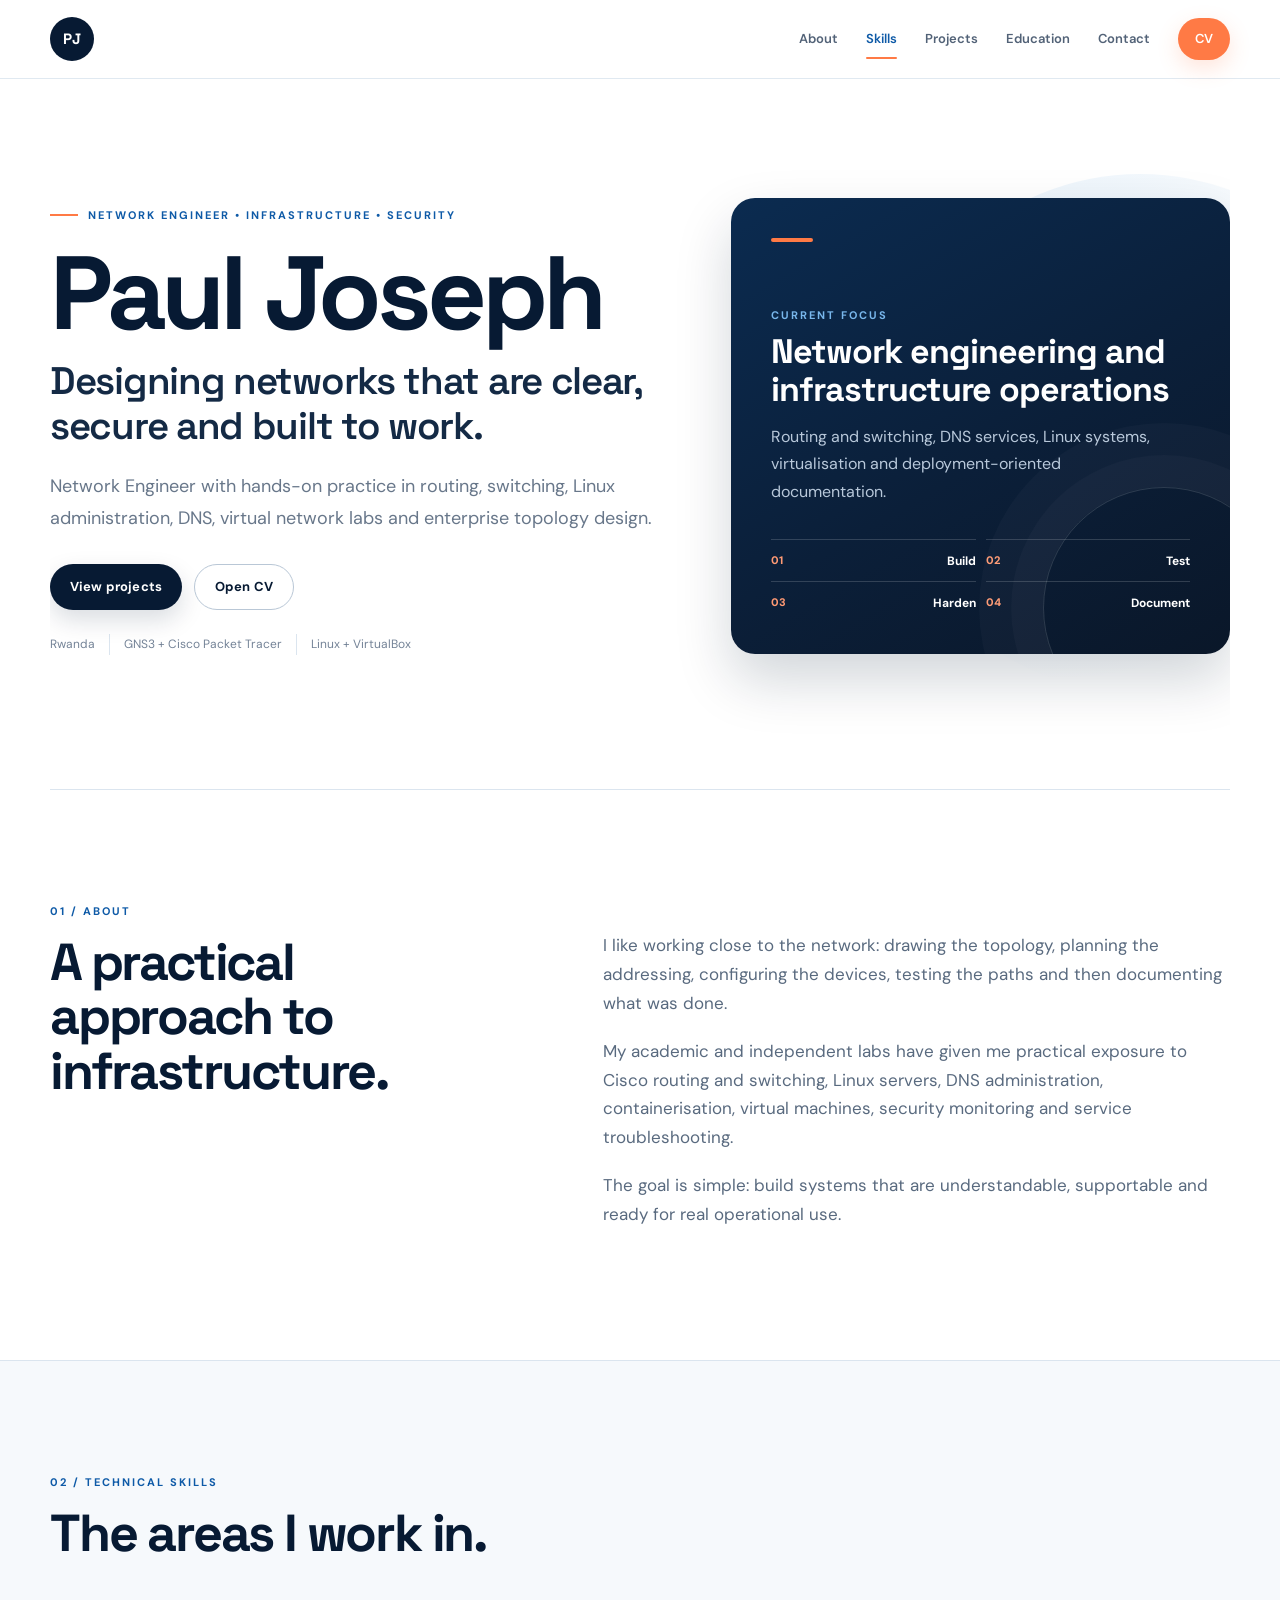
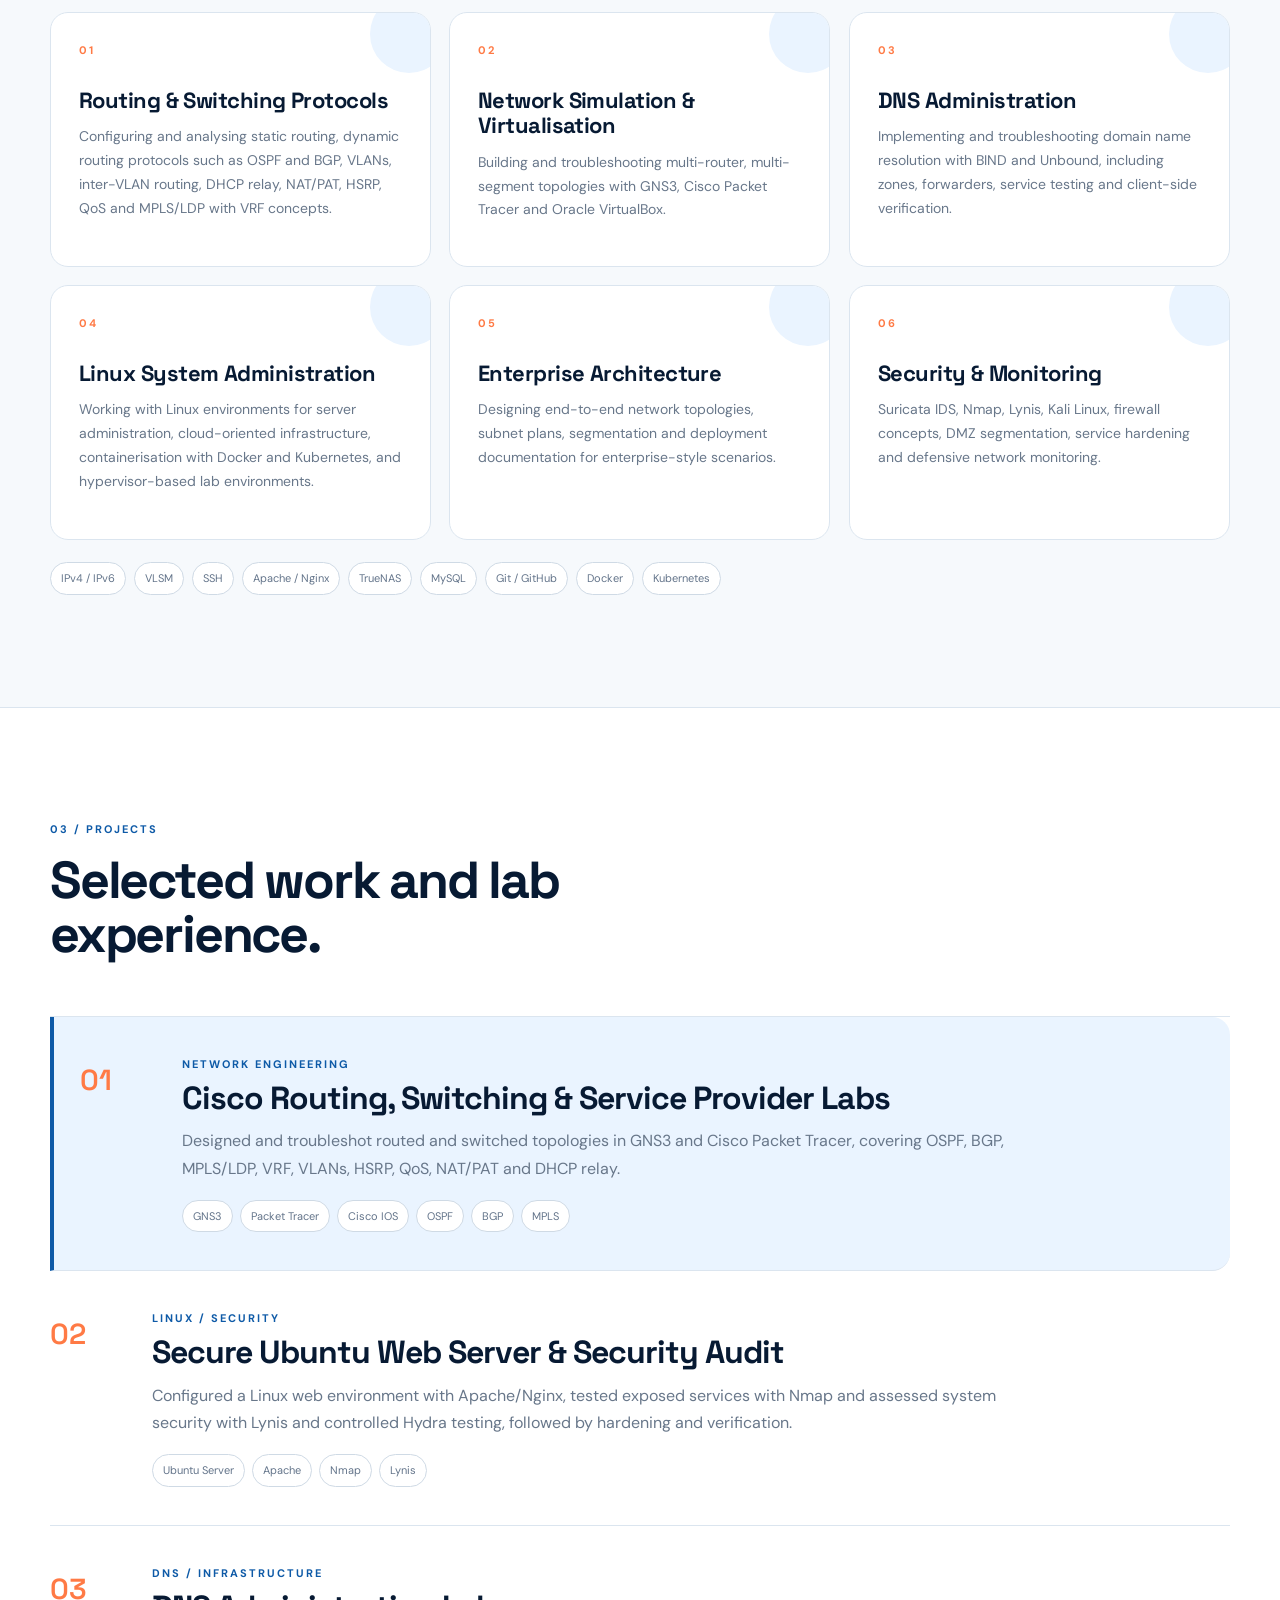
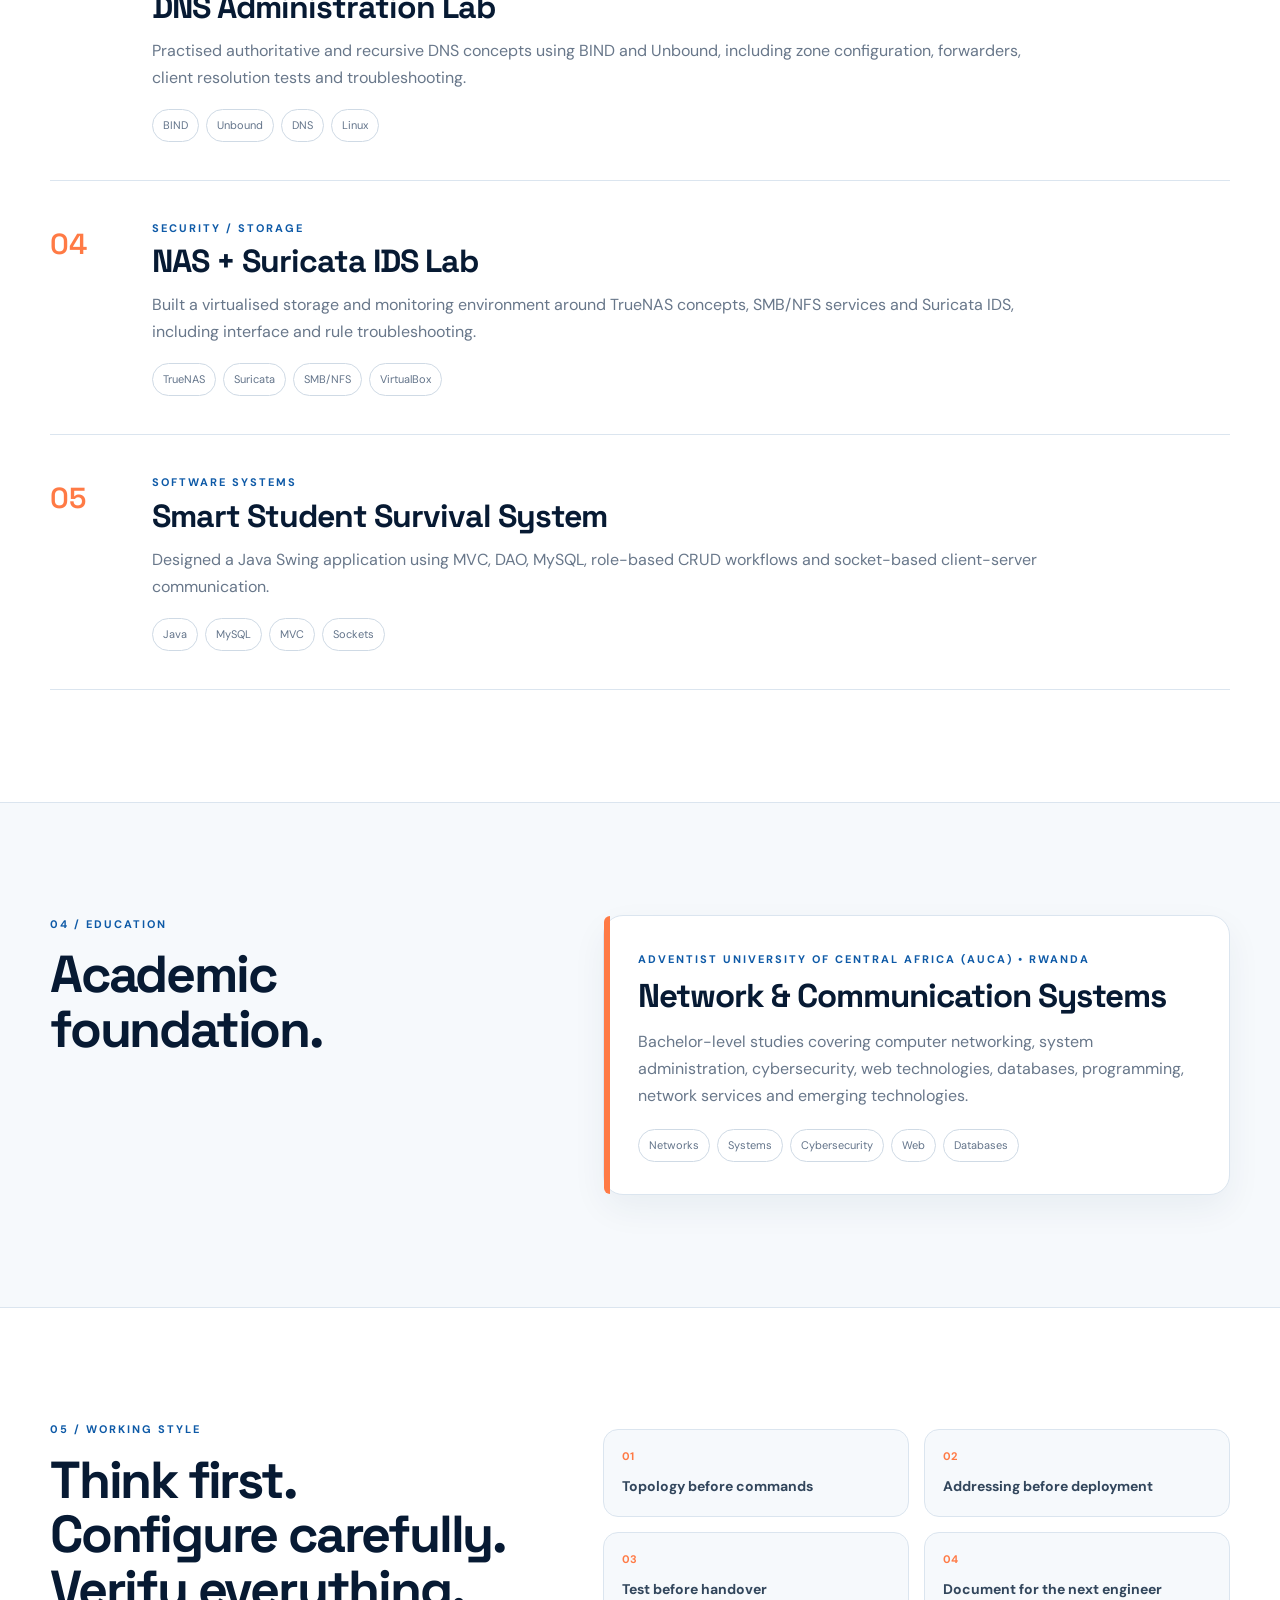
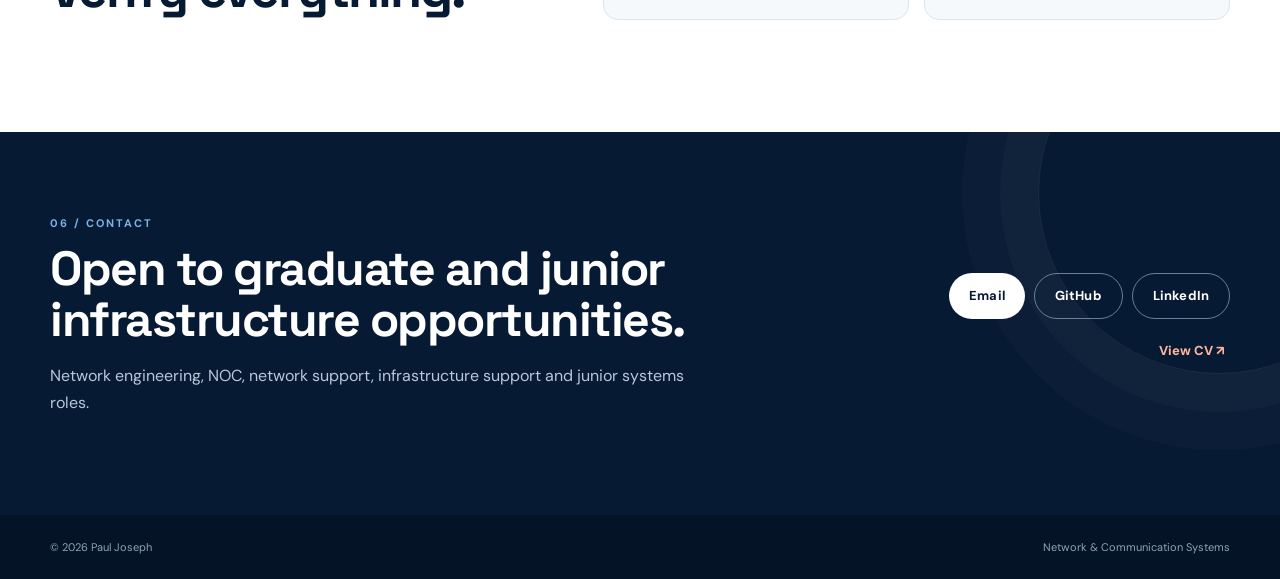
==== commit eb14bc31: "Refine portfolio professional identity" ====
--- a/index.html
+++ b/index.html
@@ -9,104 +9,14 @@
   <script src="script.js" defer></script>
 </head>
 <body>
-<header class="site-header">
-  <nav class="nav container">
-    <a class="brand" href="#top">PJ</a>
-    <button class="menu-toggle" aria-label="Open navigation" aria-expanded="false">Menu</button><div class="nav-links">
-      <a href="#about">About</a>
-      <a href="#skills">Skills</a>
-      <a href="#projects">Projects</a>
-      <a href="#education">Education</a>
-      <a href="#contact">Contact</a>
-      <a class="cv-link" href="cv.html" target="_blank" rel="noopener">CV</a>
-    </div>
-  </nav>
-</header>
-
+<header class="site-header"><nav class="nav container"><a class="brand" href="#top">PJ</a><button class="menu-toggle" aria-label="Open navigation" aria-expanded="false">Menu</button><div class="nav-links"><a href="#about">About</a><a href="#skills">Skills</a><a href="#projects">Projects</a><a href="#education">Education</a><a href="#contact">Contact</a><a class="cv-link" href="cv.html" target="_blank" rel="noopener">CV</a></div></nav></header>
 <main id="top">
-  <section class="hero container">
-    <div class="hero-copy reveal">
-      <p class="eyebrow">NETWORK ENGINEER • INFRASTRUCTURE • SECURITY</p>
-      <h1>Paul Joseph</h1>
-      <h2>Designing networks that are clear, secure and built to work.</h2>
-      <p class="lead">Network Engineer with hands-on practice in routing, switching, Linux administration, DNS, virtual network labs and enterprise topology design.</p>
-      <div class="hero-actions">
-        <a class="button button-dark" href="#projects">View projects</a>
-        <a class="button button-outline" href="cv.html" target="_blank" rel="noopener">Open CV</a>
-      </div>
-      <div class="hero-meta">
-        <span>Rwanda</span><span>GNS3 + Cisco Packet Tracer</span><span>Linux + VirtualBox</span>
-      </div>
-    </div>
-    <aside class="hero-aside reveal">
-      <div class="aside-rule"></div>
-      <p class="aside-label">CURRENT FOCUS</p>
-      <h3>Network engineering and infrastructure operations</h3>
-      <p>Routing and switching, DNS services, Linux systems, virtualisation and deployment-oriented documentation.</p>
-      <div class="mini-list">
-        <div><span>01</span><strong>Build</strong></div>
-        <div><span>02</span><strong>Test</strong></div>
-        <div><span>03</span><strong>Harden</strong></div>
-        <div><span>04</span><strong>Document</strong></div>
-      </div>
-    </aside>
-  </section>
-
-  <section id="about" class="section container about reveal-group">
-    <div class="section-head"><p class="section-number">01 / ABOUT</p><h2>A practical approach to infrastructure.</h2></div>
-    <div class="about-copy">
-      <p>I like working close to the network: drawing the topology, planning the addressing, configuring the devices, testing the paths and then documenting what was done.</p>
-      <p>My academic and independent labs have given me practical exposure to Cisco routing and switching, Linux servers, DNS administration, containerisation, virtual machines, security monitoring and service troubleshooting.</p>
-      <p>The goal is simple: build systems that are understandable, supportable and ready for real operational use.</p>
-    </div>
-  </section>
-
-  <section id="skills" class="section section-tint reveal-group">
-    <div class="container">
-      <div class="section-head"><p class="section-number">02 / TECHNICAL SKILLS</p><h2>The areas I work in.</h2></div>
-      <div class="skills-grid">
-        <article class="skill-card"><p class="skill-index">01</p><h3>Routing & Switching Protocols</h3><p>Configuring and analysing static routing, dynamic routing protocols such as OSPF and BGP, VLANs, inter-VLAN routing, DHCP relay, NAT/PAT, HSRP, QoS and MPLS/LDP with VRF concepts.</p></article>
-        <article class="skill-card"><p class="skill-index">02</p><h3>Network Simulation & Virtualisation</h3><p>Building and troubleshooting multi-router, multi-segment topologies with GNS3, Cisco Packet Tracer and Oracle VirtualBox.</p></article>
-        <article class="skill-card"><p class="skill-index">03</p><h3>DNS Administration</h3><p>Implementing and troubleshooting domain name resolution with BIND and Unbound, including zones, forwarders, service testing and client-side verification.</p></article>
-        <article class="skill-card"><p class="skill-index">04</p><h3>Linux System Administration</h3><p>Working with Linux environments for server administration, cloud-oriented infrastructure, containerisation with Docker and Kubernetes, and hypervisor-based lab environments.</p></article>
-        <article class="skill-card"><p class="skill-index">05</p><h3>Enterprise Architecture</h3><p>Designing end-to-end network topologies, subnet plans, segmentation and deployment documentation for enterprise-style scenarios.</p></article>
-        <article class="skill-card"><p class="skill-index">06</p><h3>Security & Monitoring</h3><p>Suricata IDS, Nmap, Lynis, Kali Linux, firewall concepts, DMZ segmentation, service hardening and defensive network monitoring.</p></article>
-      </div>
-      <div class="tool-strip"><span>IPv4 / IPv6</span><span>VLSM</span><span>SSH</span><span>Apache / Nginx</span><span>TrueNAS</span><span>MySQL</span><span>Git / GitHub</span><span>Docker</span><span>Kubernetes</span></div>
-    </div>
-  </section>
-
-  <section id="projects" class="section container reveal-group">
-    <div class="section-head"><p class="section-number">03 / PROJECTS</p><h2>Selected work and lab experience.</h2></div>
-    <div class="projects-list">
-      <article class="project-row featured"><div class="project-no">01</div><div class="project-main"><p class="project-kicker">NETWORK ENGINEERING</p><h3>Cisco Routing, Switching & Service Provider Labs</h3><p>Designed and troubleshot routed and switched topologies in GNS3 and Cisco Packet Tracer, covering OSPF, BGP, MPLS/LDP, VRF, VLANs, HSRP, QoS, NAT/PAT and DHCP relay.</p><div class="tags"><span>GNS3</span><span>Packet Tracer</span><span>Cisco IOS</span><span>OSPF</span><span>BGP</span><span>MPLS</span></div></div></article>
-      <article class="project-row"><div class="project-no">02</div><div class="project-main"><p class="project-kicker">LINUX / SECURITY</p><h3>Secure Ubuntu Web Server & Security Audit</h3><p>Configured a Linux web environment with Apache/Nginx, tested exposed services with Nmap and assessed system security with Lynis and controlled Hydra testing, followed by hardening and verification.</p><div class="tags"><span>Ubuntu Server</span><span>Apache</span><span>Nmap</span><span>Lynis</span></div></div></article>
-      <article class="project-row"><div class="project-no">03</div><div class="project-main"><p class="project-kicker">DNS / INFRASTRUCTURE</p><h3>DNS Administration Lab</h3><p>Practised authoritative and recursive DNS concepts using BIND and Unbound, including zone configuration, forwarders, client resolution tests and troubleshooting.</p><div class="tags"><span>BIND</span><span>Unbound</span><span>DNS</span><span>Linux</span></div></div></article>
-      <article class="project-row"><div class="project-no">04</div><div class="project-main"><p class="project-kicker">SECURITY / STORAGE</p><h3>NAS + Suricata IDS Lab</h3><p>Built a virtualised storage and monitoring environment around TrueNAS concepts, SMB/NFS services and Suricata IDS, including interface and rule troubleshooting.</p><div class="tags"><span>TrueNAS</span><span>Suricata</span><span>SMB/NFS</span><span>VirtualBox</span></div></div></article>
-      <article class="project-row"><div class="project-no">05</div><div class="project-main"><p class="project-kicker">SOFTWARE SYSTEMS</p><h3>Smart Student Survival System</h3><p>Designed a Java Swing application using MVC, DAO, MySQL, role-based CRUD workflows and socket-based client-server communication.</p><div class="tags"><span>Java</span><span>MySQL</span><span>MVC</span><span>Sockets</span></div></div></article>
-    </div>
-  </section>
-
-  <section id="education" class="section section-tint reveal-group">
-    <div class="container education-grid">
-      <div class="section-head"><p class="section-number">04 / EDUCATION</p><h2>Academic foundation.</h2></div>
-      <div class="education-card"><p class="education-meta">Adventist University of Central Africa (AUCA) • Rwanda</p><h3>Network & Communication Systems</h3><p>Final-year university studies covering computer networking, system administration, cybersecurity, web technologies, databases, programming, network services and emerging technologies.</p><div class="study-tags"><span>Networks</span><span>Systems</span><span>Cybersecurity</span><span>Web</span><span>Databases</span></div></div>
-    </div>
-  </section>
-
-  <section class="section container working-style reveal-group">
-    <div class="section-head"><p class="section-number">05 / WORKING STYLE</p><h2>Think first. Configure carefully. Verify everything.</h2></div>
-    <div class="principles"><div><b>01</b><span>Topology before commands</span></div><div><b>02</b><span>Addressing before deployment</span></div><div><b>03</b><span>Test before handover</span></div><div><b>04</b><span>Document for the next engineer</span></div></div>
-  </section>
-
-  <section id="contact" class="contact-section reveal-group">
-    <div class="container contact-inner">
-      <div><p class="section-number">06 / CONTACT</p><h2>Open to graduate and junior infrastructure opportunities.</h2><p>Network engineering, NOC, network support, infrastructure support and junior systems roles.</p></div>
-      <div class="contact-links"><a class="button button-light" href="mailto:lukaabdallah578@gmail.com">Email</a><a class="button button-outline-light" href="https://github.com/lukaabdallah578-art" target="_blank" rel="noopener">GitHub</a><a class="button button-outline-light" href="https://www.linkedin.com/in/paul-joseph-luka/" target="_blank" rel="noopener">LinkedIn</a><a class="contact-cv" href="cv.html">View CV ↗</a></div>
-    </div>
-  </section>
-</main>
-<button class="back-top" type="button" aria-label="Back to top">↑</button>
-<footer class="footer"><div class="container"><span>© 2026 Paul Joseph</span><span>Network & Communication Systems</span></div></footer>
-</body>
-</html>
+<section class="hero container"><div class="hero-copy reveal"><p class="eyebrow">NETWORK ENGINEER • INFRASTRUCTURE • SECURITY</p><h1>Paul Joseph</h1><h2>Designing networks that are clear, secure and built to work.</h2><p class="lead">Network Engineer with hands-on practice in routing, switching, Linux administration, DNS, virtual network labs and enterprise topology design.</p><div class="hero-actions"><a class="button button-dark" href="#projects">View projects</a><a class="button button-outline" href="cv.html" target="_blank" rel="noopener">Open CV</a></div><div class="hero-meta"><span>Rwanda</span><span>GNS3 + Cisco Packet Tracer</span><span>Linux + VirtualBox</span></div></div><aside class="hero-aside reveal"><div class="aside-rule"></div><p class="aside-label">CURRENT FOCUS</p><h3>Network engineering and infrastructure operations</h3><p>Routing and switching, DNS services, Linux systems, virtualisation and deployment-oriented documentation.</p><div class="mini-list"><div><span>01</span><strong>Build</strong></div><div><span>02</span><strong>Test</strong></div><div><span>03</span><strong>Harden</strong></div><div><span>04</span><strong>Document</strong></div></div></aside></section>
+<section id="about" class="section container about reveal-group"><div class="section-head"><p class="section-number">01 / ABOUT</p><h2>A practical approach to infrastructure.</h2></div><div class="about-copy"><p>I like working close to the network: drawing the topology, planning the addressing, configuring the devices, testing the paths and then documenting what was done.</p><p>My academic and independent labs have given me practical exposure to Cisco routing and switching, Linux servers, DNS administration, containerisation, virtual machines, security monitoring and service troubleshooting.</p><p>The goal is simple: build systems that are understandable, supportable and ready for real operational use.</p></div></section>
+<section id="skills" class="section section-tint reveal-group"><div class="container"><div class="section-head"><p class="section-number">02 / TECHNICAL SKILLS</p><h2>The areas I work in.</h2></div><div class="skills-grid"><article class="skill-card"><p class="skill-index">01</p><h3>Routing & Switching Protocols</h3><p>Configuring and analysing static routing, dynamic routing protocols such as OSPF and BGP, VLANs, inter-VLAN routing, DHCP relay, NAT/PAT, HSRP, QoS and MPLS/LDP with VRF concepts.</p></article><article class="skill-card"><p class="skill-index">02</p><h3>Network Simulation & Virtualisation</h3><p>Building and troubleshooting multi-router, multi-segment topologies with GNS3, Cisco Packet Tracer and Oracle VirtualBox.</p></article><article class="skill-card"><p class="skill-index">03</p><h3>DNS Administration</h3><p>Implementing and troubleshooting domain name resolution with BIND and Unbound, including zones, forwarders, service testing and client-side verification.</p></article><article class="skill-card"><p class="skill-index">04</p><h3>Linux System Administration</h3><p>Working with Linux environments for server administration, cloud-oriented infrastructure, containerisation with Docker and Kubernetes, and hypervisor-based lab environments.</p></article><article class="skill-card"><p class="skill-index">05</p><h3>Enterprise Architecture</h3><p>Designing end-to-end network topologies, subnet plans, segmentation and deployment documentation for enterprise-style scenarios.</p></article><article class="skill-card"><p class="skill-index">06</p><h3>Security & Monitoring</h3><p>Suricata IDS, Nmap, Lynis, Kali Linux, firewall concepts, DMZ segmentation, service hardening and defensive network monitoring.</p></article></div><div class="tool-strip"><span>IPv4 / IPv6</span><span>VLSM</span><span>SSH</span><span>Apache / Nginx</span><span>TrueNAS</span><span>MySQL</span><span>Git / GitHub</span><span>Docker</span><span>Kubernetes</span></div></div></section>
+<section id="projects" class="section container reveal-group"><div class="section-head"><p class="section-number">03 / PROJECTS</p><h2>Selected work and lab experience.</h2></div><div class="projects-list"><article class="project-row featured"><div class="project-no">01</div><div class="project-main"><p class="project-kicker">NETWORK ENGINEERING</p><h3>Cisco Routing, Switching & Service Provider Labs</h3><p>Designed and troubleshot routed and switched topologies in GNS3 and Cisco Packet Tracer, covering OSPF, BGP, MPLS/LDP, VRF, VLANs, HSRP, QoS, NAT/PAT and DHCP relay.</p><div class="tags"><span>GNS3</span><span>Packet Tracer</span><span>Cisco IOS</span><span>OSPF</span><span>BGP</span><span>MPLS</span></div></div></article><article class="project-row"><div class="project-no">02</div><div class="project-main"><p class="project-kicker">LINUX / SECURITY</p><h3>Secure Ubuntu Web Server & Security Audit</h3><p>Configured a Linux web environment with Apache/Nginx, tested exposed services with Nmap and assessed system security with Lynis and controlled Hydra testing, followed by hardening and verification.</p><div class="tags"><span>Ubuntu Server</span><span>Apache</span><span>Nmap</span><span>Lynis</span></div></div></article><article class="project-row"><div class="project-no">03</div><div class="project-main"><p class="project-kicker">DNS / INFRASTRUCTURE</p><h3>DNS Administration Lab</h3><p>Practised authoritative and recursive DNS concepts using BIND and Unbound, including zone configuration, forwarders, client resolution tests and troubleshooting.</p><div class="tags"><span>BIND</span><span>Unbound</span><span>DNS</span><span>Linux</span></div></div></article><article class="project-row"><div class="project-no">04</div><div class="project-main"><p class="project-kicker">SECURITY / STORAGE</p><h3>NAS + Suricata IDS Lab</h3><p>Built a virtualised storage and monitoring environment around TrueNAS concepts, SMB/NFS services and Suricata IDS, including interface and rule troubleshooting.</p><div class="tags"><span>TrueNAS</span><span>Suricata</span><span>SMB/NFS</span><span>VirtualBox</span></div></div></article><article class="project-row"><div class="project-no">05</div><div class="project-main"><p class="project-kicker">SOFTWARE SYSTEMS</p><h3>Smart Student Survival System</h3><p>Designed a Java Swing application using MVC, DAO, MySQL, role-based CRUD workflows and socket-based client-server communication.</p><div class="tags"><span>Java</span><span>MySQL</span><span>MVC</span><span>Sockets</span></div></div></article></div></section>
+<section id="education" class="section section-tint reveal-group"><div class="container education-grid"><div class="section-head"><p class="section-number">04 / EDUCATION</p><h2>Academic foundation.</h2></div><div class="education-card"><p class="education-meta">Adventist University of Central Africa (AUCA) • Rwanda</p><h3>Network & Communication Systems</h3><p>Bachelor-level studies covering computer networking, system administration, cybersecurity, web technologies, databases, programming, network services and emerging technologies.</p><div class="study-tags"><span>Networks</span><span>Systems</span><span>Cybersecurity</span><span>Web</span><span>Databases</span></div></div></div></section>
+<section class="section container working-style reveal-group"><div class="section-head"><p class="section-number">05 / WORKING STYLE</p><h2>Think first. Configure carefully. Verify everything.</h2></div><div class="principles"><div><b>01</b><span>Topology before commands</span></div><div><b>02</b><span>Addressing before deployment</span></div><div><b>03</b><span>Test before handover</span></div><div><b>04</b><span>Document for the next engineer</span></div></div></section>
+<section id="contact" class="contact-section reveal-group"><div class="container contact-inner"><div><p class="section-number">06 / CONTACT</p><h2>Open to graduate and junior infrastructure opportunities.</h2><p>Network engineering, NOC, network support, infrastructure support and junior systems roles.</p></div><div class="contact-links"><a class="button button-light" href="mailto:lukaabdallah578@gmail.com">Email</a><a class="button button-outline-light" href="https://github.com/lukaabdallah578-art" target="_blank" rel="noopener">GitHub</a><a class="button button-outline-light" href="https://www.linkedin.com/in/paul-joseph-luka/" target="_blank" rel="noopener">LinkedIn</a><a class="contact-cv" href="cv.html">View CV ↗</a></div></div></section>
+</main><button class="back-top" type="button" aria-label="Back to top">↑</button><footer class="footer"><div class="container"><span>© 2026 Paul Joseph</span><span>Network & Communication Systems</span></div></footer>
+</body></html>
--- a/style.css
+++ b/style.css
@@ -1,173 +1,15 @@
 @import url('https://fonts.googleapis.com/css2?family=DM+Sans:wght@400;500;600;700&family=Space+Grotesk:wght@500;600;700&display=swap');
 
-:root{
-  --navy:#071a33;
-  --blue:#0e5aa7;
-  --blue-2:#2e8ad8;
-  --sky:#eaf4ff;
-  --orange:#ff7a45;
-  --orange-soft:#fff0e9;
-  --ink:#16263b;
-  --muted:#68778a;
-  --line:#dbe5ef;
-  --paper:#f6f9fc;
-  --white:#ffffff;
-  --max:1180px;
-  --radius:18px;
-}
-
-*{box-sizing:border-box}
-html{scroll-behavior:smooth}
-body{
-  margin:0;
-  background:var(--white);
-  color:var(--ink);
-  font-family:'DM Sans',ui-sans-serif,system-ui,-apple-system,'Segoe UI',sans-serif;
-  line-height:1.7;
-}
-a{color:inherit;text-decoration:none}
-.container{width:min(calc(100% - 44px),var(--max));margin:auto}
-
-/* Header */
-.site-header{
-  position:sticky;top:0;z-index:30;
-  background:rgba(255,255,255,.94);
-  backdrop-filter:blur(14px);
-  border-bottom:1px solid rgba(219,229,239,.85);
-}
-.nav{height:78px;display:flex;align-items:center;justify-content:space-between}
-.brand{
-  display:grid;place-items:center;width:44px;height:44px;border-radius:50%;
-  background:var(--navy);color:#fff;font-family:'Space Grotesk',sans-serif;
-  font-size:15px;font-weight:700;letter-spacing:.5px;
-}
-.nav-links{display:flex;align-items:center;gap:28px;font-size:13px;font-weight:600;color:#526277}
-.nav-links a{transition:color .2s ease,transform .2s ease}
-.nav-links a:hover{color:var(--blue);transform:translateY(-1px)}
-.cv-link{padding:10px 17px;border-radius:999px;background:var(--orange);color:#fff!important;box-shadow:0 8px 22px rgba(255,122,69,.2)}
-
-/* Hero */
-.hero{
-  position:relative;display:grid;grid-template-columns:1.1fr .9fr;gap:72px;align-items:center;
-  min-height:710px;padding:84px 0 100px;overflow:hidden;
-}
-.hero::before{
-  content:"";position:absolute;right:-170px;top:95px;width:520px;height:520px;border-radius:50%;
-  background:radial-gradient(circle at 35% 35%,rgba(46,138,216,.16),rgba(46,138,216,0) 68%);
-  pointer-events:none;
-}
-.hero-copy{position:relative;z-index:1}
-.eyebrow,.section-number,.aside-label,.project-kicker,.skill-index,.education-meta{
-  margin:0;font-size:11px;letter-spacing:2px;text-transform:uppercase;font-weight:700;color:var(--blue)
-}
-.eyebrow{display:inline-flex;align-items:center;gap:10px}
-.eyebrow::before{content:"";width:28px;height:2px;background:var(--orange);display:inline-block}
-.hero h1{
-  font-family:'Space Grotesk',sans-serif;font-size:clamp(64px,9vw,104px);line-height:.93;
-  letter-spacing:-5px;color:var(--navy);margin:20px 0 18px;font-weight:700;
-}
-.hero h2{font-family:'Space Grotesk',sans-serif;font-size:clamp(25px,3vw,39px);line-height:1.17;letter-spacing:-1.3px;font-weight:600;max-width:770px;color:#142a45;margin:0 0 22px}
-.lead{font-size:18px;line-height:1.75;color:var(--muted);max-width:720px;margin:0}
-.hero-actions{display:flex;gap:12px;margin:30px 0 24px;flex-wrap:wrap}
-.button{display:inline-flex;align-items:center;justify-content:center;min-height:46px;padding:11px 20px;border-radius:999px;font-size:13px;font-weight:700;letter-spacing:.15px;transition:transform .2s ease,box-shadow .2s ease,background .2s ease}
-.button:hover{transform:translateY(-2px)}
-.button-dark{background:var(--navy);color:#fff;box-shadow:0 10px 24px rgba(7,26,51,.15)}
-.button-outline{border:1px solid #b9c7d6;background:#fff;color:var(--navy)}
-.hero-meta{display:flex;gap:0;flex-wrap:wrap;color:#748397;font-size:12px}
-.hero-meta span{padding:0 14px;border-right:1px solid var(--line)}
-.hero-meta span:first-child{padding-left:0}.hero-meta span:last-child{border-right:none}
-.hero-aside{
-  position:relative;z-index:1;min-height:390px;padding:40px;border-radius:24px;
-  color:#fff;background:linear-gradient(150deg,#0b2b50 0%,#0b1f39 55%,#0a1729 100%);
-  box-shadow:0 26px 55px rgba(7,26,51,.18);overflow:hidden;
-}
-.hero-aside::after{
-  content:"";position:absolute;inset:auto -55px -75px auto;width:240px;height:240px;border-radius:50%;
-  border:1px solid rgba(255,255,255,.14);box-shadow:0 0 0 32px rgba(255,255,255,.025),0 0 0 64px rgba(255,255,255,.025);
-}
-.aside-rule{width:42px;height:4px;background:var(--orange);border-radius:4px;margin-bottom:64px}
-.hero-aside .aside-label{color:#79b7ec}
-.hero-aside h3{font-family:'Space Grotesk',sans-serif;font-size:34px;line-height:1.12;letter-spacing:-1px;margin:8px 0 14px;max-width:420px;color:#fff}
-.hero-aside>p:not(.aside-label){color:#b8c8da;margin:0;max-width:390px}
-.mini-list{display:grid;grid-template-columns:1fr 1fr;gap:10px;margin-top:34px;max-width:430px}
-.mini-list div{border-top:1px solid rgba(255,255,255,.16);padding-top:11px;display:flex;justify-content:space-between}
-.mini-list span{font-size:11px;color:#ff9a74;font-weight:800}.mini-list strong{font-size:12px;color:#fff}
-
-/* Sections */
-.section{padding:112px 0}
-.section-tint{background:var(--paper);border-block:1px solid var(--line)}
-.section-head h2{font-family:'Space Grotesk',sans-serif;font-size:52px;line-height:1.05;letter-spacing:-2.2px;color:var(--navy);margin:14px 0 0;font-weight:700}
-.section-head{max-width:650px}
-
-.about{display:grid;grid-template-columns:.85fr 1.15fr;gap:90px;align-items:start}
-.about{border-top:1px solid var(--line)}
-.about-copy{font-size:17px;color:#596a7f;max-width:750px;padding-top:29px}
-.about-copy p{margin:0 0 19px}
-
-/* Skills */
-.skills-grid{display:grid;grid-template-columns:repeat(3,1fr);gap:18px;margin-top:52px}
-.skill-card{
-  position:relative;background:#fff;border:1px solid var(--line);border-radius:var(--radius);
-  padding:28px;min-height:255px;overflow:hidden;transition:transform .2s ease,box-shadow .2s ease,border-color .2s ease;
-}
-.skill-card:hover{transform:translateY(-4px);box-shadow:0 16px 36px rgba(18,51,85,.09);border-color:#bfd4e8}
-.skill-card::after{content:"";position:absolute;right:-18px;top:-18px;width:78px;height:78px;border-radius:50%;background:var(--sky)}
-.skill-index{position:relative;z-index:1;color:var(--orange);margin:0 0 28px}
-.skill-card h3{position:relative;z-index:1;font-family:'Space Grotesk',sans-serif;font-size:22px;line-height:1.16;color:var(--navy);margin:0 0 12px;letter-spacing:-.55px}
-.skill-card p:not(.skill-index){position:relative;z-index:1;font-size:14px;color:var(--muted);margin:0}
-.tool-strip{display:flex;flex-wrap:wrap;gap:8px;margin-top:22px}
-.tool-strip span,.tags span,.study-tags span{border:1px solid #cfdae5;border-radius:999px;padding:6px 10px;font-size:11px;color:#63748a;background:#fff}
-
-/* Projects */
-.projects-list{margin-top:54px;border-top:1px solid var(--line)}
-.project-row{display:grid;grid-template-columns:72px 1fr;gap:30px;padding:38px 0;border-bottom:1px solid var(--line)}
-.project-row.featured{background:var(--sky);padding:38px 26px;margin:0;border-left:4px solid var(--blue);border-radius:0 18px 18px 0}
-.project-no{font-family:'Space Grotesk',sans-serif;font-size:29px;font-weight:600;color:var(--orange)}
-.project-main h3{font-family:'Space Grotesk',sans-serif;font-size:32px;line-height:1.12;color:var(--navy);margin:7px 0 11px;letter-spacing:-1px}
-.project-main>p:not(.project-kicker){color:var(--muted);max-width:900px;margin:0}
-.tags{display:flex;flex-wrap:wrap;gap:7px;margin-top:18px}
-
-/* Education */
-.education-grid{display:grid;grid-template-columns:.85fr 1.15fr;gap:90px;align-items:start}
-.education-card{position:relative;border:1px solid var(--line);border-radius:20px;padding:34px 34px 32px;background:#fff;box-shadow:0 14px 35px rgba(18,51,85,.06)}
-.education-card::before{content:"";position:absolute;left:0;top:0;width:6px;height:100%;background:var(--orange);border-radius:20px 0 0 20px}
-.education-card h3{font-family:'Space Grotesk',sans-serif;color:var(--navy);font-size:33px;line-height:1.1;margin:10px 0 13px;letter-spacing:-1px}
-.education-card p:not(.education-meta){color:var(--muted);margin:0}
-.study-tags{display:flex;flex-wrap:wrap;gap:7px;margin-top:20px}
-
-/* Working style */
-.working-style{display:grid;grid-template-columns:.85fr 1.15fr;gap:90px;align-items:start}
-.principles{display:grid;grid-template-columns:1fr 1fr;gap:15px;padding-top:9px}
-.principles div{background:var(--paper);border:1px solid var(--line);border-radius:15px;padding:17px 18px}
-.principles b{display:block;color:var(--orange);font-size:11px;margin-bottom:6px}.principles span{font-size:14px;font-weight:700;color:#32465c}
-
-/* Contact */
-.contact-section{position:relative;overflow:hidden;background:var(--navy);color:#fff;padding:82px 0}
-.contact-section::before{content:"";position:absolute;right:-120px;top:-120px;width:360px;height:360px;border-radius:50%;border:1px solid rgba(255,255,255,.08);box-shadow:0 0 0 38px rgba(255,255,255,.02),0 0 0 76px rgba(255,255,255,.02)}
-.contact-inner{position:relative;z-index:1;display:flex;align-items:center;justify-content:space-between;gap:60px}
-.contact-inner .section-number{color:#77b5e9}
-.contact-inner h2{font-family:'Space Grotesk',sans-serif;font-size:48px;line-height:1.06;letter-spacing:-1.5px;max-width:760px;margin:12px 0;color:#fff}
-.contact-inner p:last-child{color:#b6c8da;max-width:640px}
-.contact-links{display:flex;flex-wrap:wrap;gap:9px;align-items:center;justify-content:flex-end;min-width:310px}
-.button-light{background:#fff;color:var(--navy)}
-.button-outline-light{border:1px solid #698098;color:#fff;background:transparent}
-.contact-cv{color:#ffb59b;font-weight:800;font-size:13px;padding:12px 5px}
-
-.footer{background:#051326;color:#8fa3b8;padding:23px 0;font-size:11px}
-.footer .container{display:flex;justify-content:space-between;gap:20px}
-
-@media(max-width:980px){
-  .hero,.about,.education-grid,.working-style{grid-template-columns:1fr;gap:48px}
-  .hero{padding-top:70px}.hero-aside{min-height:340px}.skills-grid{grid-template-columns:1fr 1fr}
-  .contact-inner{display:block}.contact-links{justify-content:flex-start;margin-top:25px}.section-head h2{font-size:44px}
-}
-@media(max-width:680px){
-  .container{width:min(calc(100% - 30px),var(--max))}.nav{height:70px}.nav-links{gap:8px}
-  .nav-links a:not(.cv-link){display:none}.cv-link{padding:9px 14px}
-  .hero{padding:64px 0 78px;min-height:auto}.hero h1{font-size:62px;letter-spacing:-3.5px}.hero h2{font-size:27px}.lead{font-size:16px}
-  .hero-meta{gap:7px}.hero-meta span{padding:0 9px;font-size:11px}.hero-meta span:first-child{padding-left:0}
-  .hero-aside{padding:28px;border-radius:19px}.hero-aside h3{font-size:29px}.skills-grid{grid-template-columns:1fr}
-  .section{padding:78px 0}.section-head h2{font-size:39px}.about-copy{padding-top:0}
-  .project-row{grid-template-columns:46px 1fr;gap:12px}.project-row.featured{padding:28px 18px}.project-main h3{font-size:25px}
-  .principles{grid-template-columns:1fr}.contact-inner h2{font-size:38px}.footer .container{display:block}.footer span{display:block;margin:4px 0}
-}
+:root{--navy:#071a33;--blue:#0e5aa7;--blue-2:#2e8ad8;--sky:#eaf4ff;--orange:#ff7a45;--orange-soft:#fff0e9;--ink:#16263b;--muted:#68778a;--line:#dbe5ef;--paper:#f6f9fc;--white:#fff;--max:1180px;--radius:18px}
+*{box-sizing:border-box}html{scroll-behavior:smooth}body{margin:0;background:var(--white);color:var(--ink);font-family:'DM Sans',ui-sans-serif,system-ui,-apple-system,'Segoe UI',sans-serif;line-height:1.7}a{color:inherit;text-decoration:none}.container{width:min(calc(100% - 44px),var(--max));margin:auto}
+.site-header{position:sticky;top:0;z-index:30;background:rgba(255,255,255,.94);backdrop-filter:blur(14px);border-bottom:1px solid rgba(219,229,239,.85)}.nav{height:78px;display:flex;align-items:center;justify-content:space-between}.brand{display:grid;place-items:center;width:44px;height:44px;border-radius:50%;background:var(--navy);color:#fff;font-family:'Space Grotesk',sans-serif;font-size:15px;font-weight:700;letter-spacing:.5px}.nav-links{display:flex;align-items:center;gap:28px;font-size:13px;font-weight:600;color:#526277}.nav-links a{transition:color .2s ease,transform .2s ease}.nav-links a:hover{color:var(--blue);transform:translateY(-1px)}.cv-link{padding:10px 17px;border-radius:999px;background:var(--orange);color:#fff!important;box-shadow:0 8px 22px rgba(255,122,69,.2)}
+.hero{position:relative;display:grid;grid-template-columns:1.1fr .9fr;gap:72px;align-items:center;min-height:710px;padding:84px 0 100px;overflow:hidden}.hero::before{content:"";position:absolute;right:-170px;top:95px;width:520px;height:520px;border-radius:50%;background:radial-gradient(circle at 35% 35%,rgba(46,138,216,.16),rgba(46,138,216,0) 68%);pointer-events:none}.hero-copy{position:relative;z-index:1}.eyebrow,.section-number,.aside-label,.project-kicker,.skill-index,.education-meta{margin:0;font-size:11px;letter-spacing:2px;text-transform:uppercase;font-weight:700;color:var(--blue)}.eyebrow{display:inline-flex;align-items:center;gap:10px}.eyebrow::before{content:"";width:28px;height:2px;background:var(--orange);display:inline-block}.hero h1{font-family:'Space Grotesk',sans-serif;font-size:clamp(64px,9vw,104px);line-height:.93;letter-spacing:-5px;color:var(--navy);margin:20px 0 18px;font-weight:700}.hero h2{font-family:'Space Grotesk',sans-serif;font-size:clamp(25px,3vw,39px);line-height:1.17;letter-spacing:-1.3px;font-weight:600;max-width:770px;color:#142a45;margin:0 0 22px}.lead{font-size:18px;line-height:1.75;color:var(--muted);max-width:720px;margin:0}.hero-actions{display:flex;gap:12px;margin:30px 0 24px;flex-wrap:wrap}.button{display:inline-flex;align-items:center;justify-content:center;min-height:46px;padding:11px 20px;border-radius:999px;font-size:13px;font-weight:700;letter-spacing:.15px;transition:transform .2s ease,box-shadow .2s ease,background .2s ease;position:relative;overflow:hidden}.button:hover{transform:translateY(-2px)}.button::after{content:"";position:absolute;inset:0;background:rgba(255,255,255,.18);transform:translateX(-110%) skewX(-18deg);transition:transform .45s ease}.button:hover::after{transform:translateX(110%) skewX(-18deg)}.button-dark{background:var(--navy);color:#fff;box-shadow:0 10px 24px rgba(7,26,51,.15)}.button-outline{border:1px solid #b9c7d6;background:#fff;color:var(--navy)}.hero-meta{display:flex;gap:0;flex-wrap:wrap;color:#748397;font-size:12px}.hero-meta span{padding:0 14px;border-right:1px solid var(--line)}.hero-meta span:first-child{padding-left:0}.hero-meta span:last-child{border-right:none}.hero-aside{position:relative;z-index:1;min-height:390px;padding:40px;border-radius:24px;color:#fff;background:linear-gradient(150deg,#0b2b50 0%,#0b1f39 55%,#0a1729 100%);box-shadow:0 26px 55px rgba(7,26,51,.18);overflow:hidden;transition:transform .35s ease,box-shadow .35s ease}.hero-aside:hover{transform:translateY(-5px);box-shadow:0 30px 65px rgba(7,26,51,.23)}.hero-aside::after{content:"";position:absolute;inset:auto -55px -75px auto;width:240px;height:240px;border-radius:50%;border:1px solid rgba(255,255,255,.14);box-shadow:0 0 0 32px rgba(255,255,255,.025),0 0 0 64px rgba(255,255,255,.025)}.aside-rule{width:42px;height:4px;background:var(--orange);border-radius:4px;margin-bottom:64px}.hero-aside .aside-label{color:#79b7ec}.hero-aside h3{font-family:'Space Grotesk',sans-serif;font-size:34px;line-height:1.12;letter-spacing:-1px;margin:8px 0 14px;max-width:420px;color:#fff}.hero-aside>p:not(.aside-label){color:#b8c8da;margin:0;max-width:390px}.mini-list{display:grid;grid-template-columns:1fr 1fr;gap:10px;margin-top:34px;max-width:430px}.mini-list div{border-top:1px solid rgba(255,255,255,.16);padding-top:11px;display:flex;justify-content:space-between}.mini-list span{font-size:11px;color:#ff9a74;font-weight:800}.mini-list strong{font-size:12px;color:#fff}
+.section{padding:112px 0}.section-tint{background:var(--paper);border-block:1px solid var(--line)}.section-head h2{font-family:'Space Grotesk',sans-serif;font-size:52px;line-height:1.05;letter-spacing:-2.2px;color:var(--navy);margin:14px 0 0;font-weight:700}.section-head{max-width:650px}.about{display:grid;grid-template-columns:.85fr 1.15fr;gap:90px;align-items:start;border-top:1px solid var(--line)}.about-copy{font-size:17px;color:#596a7f;max-width:750px;padding-top:29px}.about-copy p{margin:0 0 19px}
+.skills-grid{display:grid;grid-template-columns:repeat(3,1fr);gap:18px;margin-top:52px}.skill-card{position:relative;background:#fff;border:1px solid var(--line);border-radius:var(--radius);padding:28px;min-height:255px;overflow:hidden;transition:transform .2s ease,box-shadow .2s ease,border-color .2s ease;will-change:transform}.skill-card:hover{transform:translateY(-7px);box-shadow:0 20px 40px rgba(18,51,85,.13);border-color:#bfd4e8}.skill-card:hover h3{color:var(--blue)}.skill-card::after{content:"";position:absolute;right:-18px;top:-18px;width:78px;height:78px;border-radius:50%;background:var(--sky)}.skill-index{position:relative;z-index:1;color:var(--orange);margin:0 0 28px}.skill-card h3{position:relative;z-index:1;font-family:'Space Grotesk',sans-serif;font-size:22px;line-height:1.16;color:var(--navy);margin:0 0 12px;letter-spacing:-.55px}.skill-card p:not(.skill-index){position:relative;z-index:1;font-size:14px;color:var(--muted);margin:0}.tool-strip{display:flex;flex-wrap:wrap;gap:8px;margin-top:22px}.tool-strip span,.tags span,.study-tags span{border:1px solid #cfdae5;border-radius:999px;padding:6px 10px;font-size:11px;color:#63748a;background:#fff;transition:transform .18s ease,background .18s ease,border-color .18s ease,color .18s ease}.tool-strip span:hover,.tags span:hover,.study-tags span:hover{transform:translateY(-2px);background:var(--orange-soft);border-color:#ffb398;color:#c4512a}
+.projects-list{margin-top:54px;border-top:1px solid var(--line)}.project-row{display:grid;grid-template-columns:72px 1fr;gap:30px;padding:38px 0;border-bottom:1px solid var(--line);transition:padding .25s ease,background .25s ease,border-color .25s ease,transform .25s ease}.project-row.featured{background:var(--sky);padding:38px 26px;margin:0;border-left:4px solid var(--blue);border-radius:0 18px 18px 0}.project-row:not(.featured):hover{padding-left:14px;padding-right:14px;background:linear-gradient(90deg,#f5faff,#fff);transform:translateX(5px)}.project-no{font-family:'Space Grotesk',sans-serif;font-size:29px;font-weight:600;color:var(--orange);transition:transform .25s ease,color .25s ease}.project-row:hover .project-no{transform:translateX(3px);color:var(--blue)}.project-main h3{font-family:'Space Grotesk',sans-serif;font-size:32px;line-height:1.12;color:var(--navy);margin:7px 0 11px;letter-spacing:-1px}.project-main>p:not(.project-kicker){color:var(--muted);max-width:900px;margin:0}.tags{display:flex;flex-wrap:wrap;gap:7px;margin-top:18px}
+.education-grid{display:grid;grid-template-columns:.85fr 1.15fr;gap:90px;align-items:start}.education-card{position:relative;border:1px solid var(--line);border-radius:20px;padding:34px 34px 32px;background:#fff;box-shadow:0 14px 35px rgba(18,51,85,.06)}.education-card::before{content:"";position:absolute;left:0;top:0;width:6px;height:100%;background:var(--orange);border-radius:20px 0 0 20px}.education-card h3{font-family:'Space Grotesk',sans-serif;color:var(--navy);font-size:33px;line-height:1.1;margin:10px 0 13px;letter-spacing:-1px}.education-card p:not(.education-meta){color:var(--muted);margin:0}.study-tags{display:flex;flex-wrap:wrap;gap:7px;margin-top:20px}.working-style{display:grid;grid-template-columns:.85fr 1.15fr;gap:90px;align-items:start}.principles{display:grid;grid-template-columns:1fr 1fr;gap:15px;padding-top:9px}.principles div{background:var(--paper);border:1px solid var(--line);border-radius:15px;padding:17px 18px}.principles b{display:block;color:var(--orange);font-size:11px;margin-bottom:6px}.principles span{font-size:14px;font-weight:700;color:#32465c}
+.contact-section{position:relative;overflow:hidden;background:var(--navy);color:#fff;padding:82px 0}.contact-section::before{content:"";position:absolute;right:-120px;top:-120px;width:360px;height:360px;border-radius:50%;border:1px solid rgba(255,255,255,.08);box-shadow:0 0 0 38px rgba(255,255,255,.02),0 0 0 76px rgba(255,255,255,.02)}.contact-inner{position:relative;z-index:1;display:flex;align-items:center;justify-content:space-between;gap:60px}.contact-inner .section-number{color:#77b5e9}.contact-inner h2{font-family:'Space Grotesk',sans-serif;font-size:48px;line-height:1.06;letter-spacing:-1.5px;max-width:760px;margin:12px 0;color:#fff}.contact-inner p:last-child{color:#b6c8da;max-width:640px}.contact-links{display:flex;flex-wrap:wrap;gap:9px;align-items:center;justify-content:flex-end;min-width:310px}.button-light{background:#fff;color:var(--navy)}.button-outline-light{border:1px solid #698098;color:#fff;background:transparent}.contact-cv{color:#ffb59b;font-weight:800;font-size:13px;padding:12px 5px}.footer{background:#051326;color:#8fa3b8;padding:23px 0;font-size:11px}.footer .container{display:flex;justify-content:space-between;gap:20px}
+.menu-toggle{display:none;border:1px solid #bfd0e0;background:#fff;border-radius:999px;padding:9px 14px;color:var(--navy);font:600 12px 'DM Sans',sans-serif}.nav-links a.active{color:var(--blue);position:relative}.nav-links a.active::after{content:"";position:absolute;left:0;right:0;bottom:-9px;height:2px;background:var(--orange);border-radius:3px}.reveal{opacity:0;transform:translateY(20px);transition:opacity .7s ease,transform .7s cubic-bezier(.2,.65,.3,1)}.reveal.is-visible{opacity:1;transform:none}.reveal-group .section-head,.reveal-group .about-copy,.reveal-group .skills-grid,.reveal-group .tool-strip,.reveal-group .projects-list,.reveal-group .education-card,.reveal-group .principles,.reveal-group .contact-inner{opacity:0;transform:translateY(18px);transition:opacity .65s ease,transform .65s ease}.reveal-group.is-visible .section-head,.reveal-group.is-visible .about-copy,.reveal-group.is-visible .skills-grid,.reveal-group.is-visible .tool-strip,.reveal-group.is-visible .projects-list,.reveal-group.is-visible .education-card,.reveal-group.is-visible .principles,.reveal-group.is-visible .contact-inner{opacity:1;transform:none}.back-top{position:fixed;right:20px;bottom:20px;z-index:40;width:43px;height:43px;border:0;border-radius:50%;background:var(--navy);color:#fff;font-size:20px;box-shadow:0 12px 25px rgba(7,26,51,.18);opacity:0;pointer-events:none;transform:translateY(12px);transition:opacity .25s ease,transform .25s ease,background .25s ease}.back-top.show{opacity:1;pointer-events:auto;transform:none}.back-top:hover{background:var(--blue);transform:translateY(-3px)}
+@media(max-width:980px){.hero,.about,.education-grid,.working-style{grid-template-columns:1fr;gap:48px}.hero{padding-top:70px}.hero-aside{min-height:340px}.skills-grid{grid-template-columns:1fr 1fr}.contact-inner{display:block}.contact-links{justify-content:flex-start;margin-top:25px}.section-head h2{font-size:44px}}
+@media(max-width:680px){.container{width:min(calc(100% - 30px),var(--max))}.nav{height:70px}.menu-toggle{display:inline-flex;align-items:center;justify-content:center}.nav-links{position:absolute;right:15px;top:61px;display:none;flex-direction:column;align-items:stretch;gap:4px;width:190px;padding:10px;background:#fff;border:1px solid var(--line);border-radius:16px;box-shadow:0 18px 35px rgba(18,51,85,.12)}.nav-links.open{display:flex}.nav-links a:not(.cv-link){display:block;padding:8px 10px}.nav-links a.active::after{display:none}.cv-link{padding:9px 14px;text-align:center;margin-top:4px}.hero{padding:64px 0 78px;min-height:auto}.hero h1{font-size:62px;letter-spacing:-3.5px}.hero h2{font-size:27px}.lead{font-size:16px}.hero-meta{gap:7px}.hero-meta span{padding:0 9px;font-size:11px}.hero-meta span:first-child{padding-left:0}.hero-aside{padding:28px;border-radius:19px}.hero-aside h3{font-size:29px}.skills-grid{grid-template-columns:1fr}.section{padding:78px 0}.section-head h2{font-size:39px}.about-copy{padding-top:0}.project-row{grid-template-columns:46px 1fr;gap:12px}.project-row.featured{padding:28px 18px}.project-main h3{font-size:25px}.principles{grid-template-columns:1fr}.contact-inner h2{font-size:38px}.footer .container{display:block}.footer span{display:block;margin:4px 0}}
+@media(prefers-reduced-motion:reduce){html{scroll-behavior:auto}.reveal,.reveal-group .section-head,.reveal-group .about-copy,.reveal-group .skills-grid,.reveal-group .tool-strip,.reveal-group .projects-list,.reveal-group .education-card,.reveal-group .principles,.reveal-group .contact-inner{opacity:1;transform:none;transition:none}.skill-card,.project-row,.education-card,.principles div,.hero-aside,.button,.back-top{transition:none!important}}
